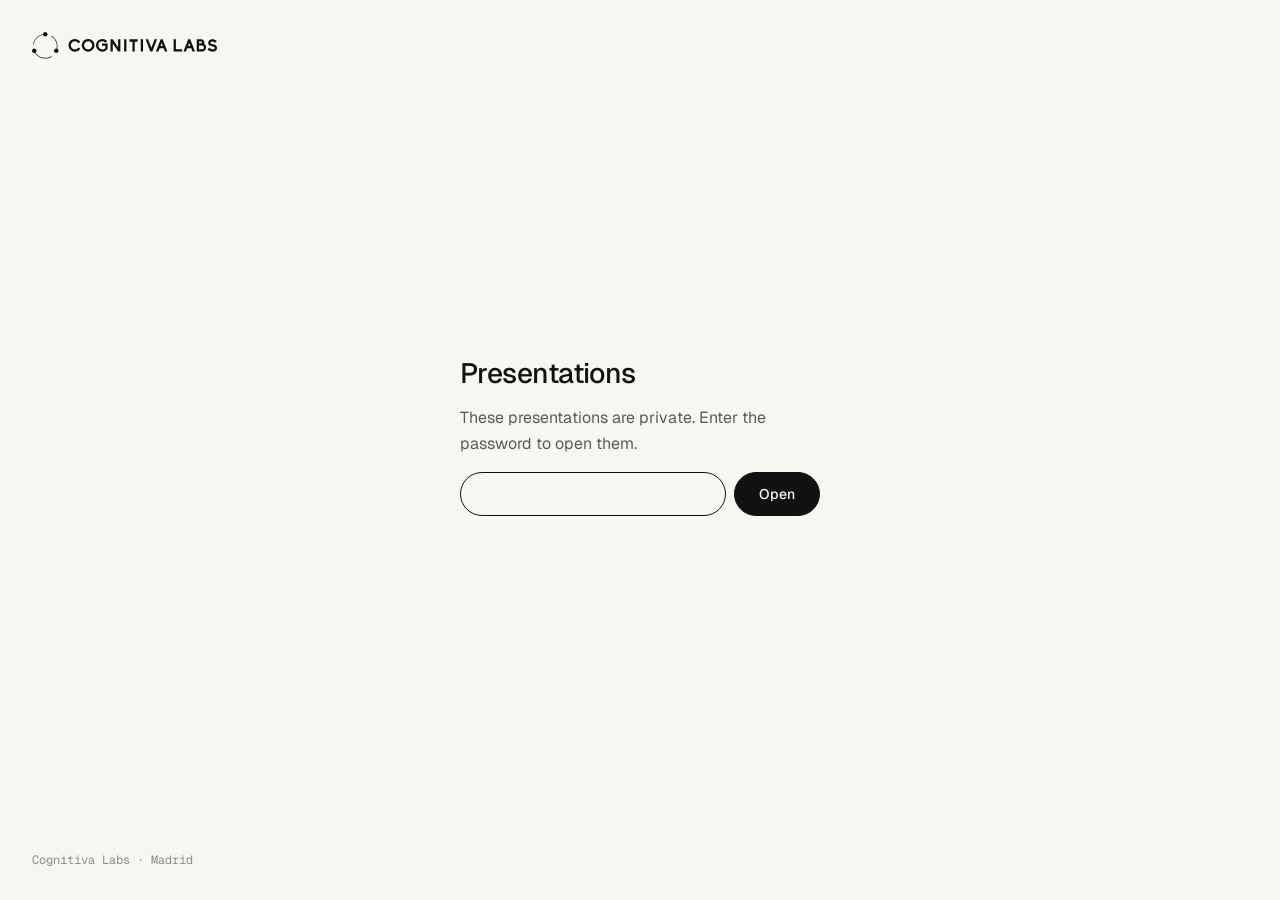
==== deck/index.html @ 6502eff5 "Relock the presentations library: Selected work cases as three-step flows" ====
<!doctype html>
<html lang="en">
<head>
  <meta charset="utf-8">
  <meta name="viewport" content="width=device-width, initial-scale=1">
  <meta name="robots" content="noindex, nofollow">
  <title>Cognitiva Labs</title>
  <link rel="icon" href="/assets/favicon.svg" type="image/svg+xml">
  <link rel="preconnect" href="https://fonts.googleapis.com">
  <link rel="preconnect" href="https://fonts.gstatic.com" crossorigin>
  <link rel="stylesheet" href="https://fonts.googleapis.com/css2?family=Geist:wght@400;500&family=Geist+Mono:wght@400&display=swap">
  <style>
    /* the password screen in front of the encrypted deck, in the site's paper and ink */
    :root { --bg: #F7F6F3; --ink: #111110; --muted: #5C5B57; --faint: #8F8D87; --rule-strong: #CBC8BF; }
    @media (prefers-color-scheme: dark) { :root { --bg: #0E0E0D; --ink: #EDEBE6; --muted: #A5A39D; --faint: #74726D; --rule-strong: #3B3A37; } }
    * { box-sizing: border-box; margin: 0; padding: 0; }
    html, body { height: 100%; }
    body { background: var(--bg); color: var(--ink); font: 16px/1.6 'Geist', ui-sans-serif, system-ui, sans-serif; display: grid; grid-template-rows: auto 1fr auto; padding: 32px; }
    .logo svg { display: block; width: 185px; height: auto; }
    form { align-self: center; justify-self: center; width: min(100%, 360px); display: grid; gap: 16px; }
    h1 { font-size: 1.75rem; font-weight: 500; letter-spacing: -0.02em; line-height: 1.15; }
    p { color: var(--muted); }
    .row { display: flex; gap: 8px; }
    input { flex: 1; min-width: 0; height: 44px; padding: 0 16px; border: 1px solid var(--rule-strong); border-radius: 999px; background: transparent; color: var(--ink); font: inherit; }
    input:focus { outline: none; border-color: var(--ink); }
    button { height: 44px; padding: 0 24px; border: 1px solid var(--ink); border-radius: 999px; background: var(--ink); color: var(--bg); font-family: inherit; font-size: 0.875rem; font-weight: 500; cursor: pointer; }
    button:disabled { opacity: 0.6; cursor: wait; }
    .hint { min-height: 1.5em; font-size: 0.875rem; }
    .hint.err { color: #B42318; }
    footer { font: 0.75rem 'Geist Mono', ui-monospace, monospace; color: var(--faint); }
  </style>
</head>
<body>
  <div class="logo"><svg xmlns="http://www.w3.org/2000/svg" viewBox="0 0.004 369.972 53.031" fill="currentColor" role="img" aria-label="Cognitiva Labs"><path fill-rule="evenodd" transform="translate(-3.616 -577.524) scale(.60262)" d="M13.54 1013.168c-4.16 0-7.54 3.392-7.54 7.57 0 4.176 3.38 7.604 7.54 7.604.814 0 1.615-.136 2.384-.393 12.281 18.9 36.65 23.261 54.493 13.032.521-.299.725-1.047.427-1.57-.298-.524-1.044-.728-1.565-.429-16.773 9.615-39.671 5.63-51.328-12.104a7.592 7.592 0 0 0 3.13-6.14c0-4.178-3.379-7.57-7.54-7.57z"/><path fill-rule="evenodd" transform="translate(-3.616 -577.524) scale(.60262)" d="M70.417 970.573c-.95.121-1.237 1.69-.39 2.142 13.429 8.22 20.928 24.302 17.642 40.56a7.236 7.236 0 0 0-1.21-.107c-4.161 0-7.54 3.392-7.54 7.57 0 4.176 3.379 7.604 7.54 7.604s7.541-3.428 7.541-7.605a7.533 7.533 0 0 0-4.162-6.748c3.608-17.29-4.33-34.482-18.638-43.237a1.145 1.145 0 0 0-.64-.179 1.123 1.123 0 0 0-.143 0z"/><path fill-rule="evenodd" transform="translate(-3.616 -577.524) scale(.60262)" d="M50 958.362c-4.012 0-7.274 3.17-7.505 7.141-17.197 3.194-29.728 16.853-32.582 33.062a1.138 1.143 0 1 0 2.24.393c2.682-15.225 14.389-28.071 30.52-31.17.826 3.285 3.802 5.713 7.327 5.713 4.161 0 7.54-3.392 7.54-7.57 0-4.177-3.379-7.569-7.54-7.569z"/><path d="M85.738 39.44c-1.708 0-3.381-.34-4.952-.99a12.949 12.949 0 0 1-4.03-2.731 11.69 11.69 0 0 1-2.731-4.064A12.248 12.248 0 0 1 73 26.703C73 19.703 78.737 14 85.738 14c1.98 0 3.961.478 5.703 1.366 1.741.853 3.312 2.185 4.473 3.756l.547.683-3.654 2.698-.513-.683c-1.536-2.083-3.927-3.278-6.556-3.278-4.508 0-8.196 3.653-8.196 8.161 0 4.542 3.688 8.23 8.196 8.23a8.152 8.152 0 0 0 6.556-3.278l.513-.649 3.62 2.664-.547.683a12.503 12.503 0 0 1-4.474 3.756c-1.741.888-3.688 1.332-5.668 1.332zm26.54-.033c-7.001 0-12.704-5.67-12.704-12.67 0-7.034 5.703-12.737 12.704-12.737 7.034 0 12.737 5.703 12.737 12.737 0 7-5.703 12.67-12.737 12.67zm0-20.865c-4.474 0-8.128 3.653-8.128 8.195 0 4.508 3.654 8.162 8.128 8.162s8.127-3.654 8.127-8.162c0-4.542-3.654-8.195-8.127-8.195zM140.73 39.44c-7 0-12.704-5.703-12.704-12.738 0-7 5.703-12.703 12.704-12.703 1.707 0 3.38.341 4.917.99s2.937 1.57 4.098 2.766l.65.649-3.382 2.97-.58-.545c-1.469-1.503-3.483-2.288-5.703-2.288a8.162 8.162 0 0 0-8.162 8.161c0 4.542 3.654 8.23 8.162 8.23 2.288 0 4.371-.922 5.976-2.561v-5.054h-6.66v-4.542h11.134v11.201l-.171.205c-2.459 3.312-6.284 5.259-10.28 5.259zm36.033-.376h-4.405l-10.791-15.947v15.947h-4.576V14.751h4.44l10.756 15.913V14.751h4.576v24.314zm12.095 0h-4.576V14.751h4.576v24.314zm16.603 0h-4.576V19.26h-5.977V14.75h16.529v4.508h-5.976v19.806zm16.602 0h-4.576V14.751h4.576v24.314zm18.651 0h-4.132l-9.39-24.314h4.917l6.522 16.972 6.557-16.972h4.883zm30.024 0h-4.918l-2.493-6.556h-8.059l-2.527 6.556h-4.883l9.357-24.314h4.132zm-13.694-11.064h4.507l-2.253-5.908zm43.142 11.064h-16.972V14.751h4.576v19.84h12.396v4.474zm25.686 0h-4.917l-2.493-6.556h-8.06l-2.526 6.556h-4.884l9.357-24.314h4.132zM312.18 28.001h4.507l-2.254-5.908zm27.94 11.064h-10.655V14.751h9.015a6.15 6.15 0 0 1 4.371 1.844 6.15 6.15 0 0 1 1.845 4.371c0 .99-.24 1.912-.615 2.732.649.376 1.263.82 1.776 1.366 1.57 1.537 2.424 3.586 2.424 5.771s-.854 4.235-2.424 5.806a8.13 8.13 0 0 1-2.63 1.775 7.574 7.574 0 0 1-3.107.65zm-6.113-4.473h6.078c2.015-.069 3.654-1.742 3.654-3.757 0-1.98-1.639-3.654-3.62-3.688h-6.112v7.445zm0-11.918h4.44c.955 0 1.707-.786 1.707-1.708s-.752-1.673-1.708-1.741h-4.44v3.449zm27.36 16.596c-.786 0-1.606-.102-2.46-.273-2.526-.512-4.985-1.742-7.137-3.62l-.648-.58 3.005-3.415.649.58c1.57 1.366 3.312 2.288 5.02 2.63h.034c.512.102 1.024.17 1.536.17.854 0 1.64-.17 2.288-.478.82-.341 1.776-1.092 1.776-2.493 0-.75-.376-1.331-1.161-1.81-.956-.58-2.254-.887-3.176-1.058-.41-.068-3.893-.786-5.498-1.673-1.059-.65-1.878-1.469-2.459-2.425-.58-.99-.853-2.083-.853-3.278 0-1.298.41-2.596 1.195-3.79.751-.991 1.776-1.81 3.005-2.391s2.595-.888 4.064-.888c.58 0 1.195.068 1.81.136 2.253.41 4.473 1.435 6.42 3.074l.649.546-2.903 3.518-.649-.547c-2.22-1.81-4.132-2.22-5.361-2.22-.786 0-1.503.171-2.118.444-.956.444-1.57 1.264-1.57 2.084 0 .75.273 1.229.921 1.673s1.64.785 3.21 1.127c.205.034.479.102.752.17 1.434.274 3.346.683 4.678 1.469 1.161.615 2.05 1.468 2.664 2.459s.922 2.151.922 3.38c0 1.537-.41 2.903-1.23 4.064-.717.99-1.775 1.844-3.175 2.527-1.196.615-2.527.888-4.2.888z"/></svg>
</div>
  <form id="f" autocomplete="off">
    <h1 data-en="Presentations" data-es="Presentaciones">Presentations</h1>
    <p data-en="These presentations are private. Enter the password to open them." data-es="Estas presentaciones son privadas. Introduce la contraseña para abrirlas.">These presentations are private. Enter the password to open them.</p>
    <div class="row">
      <input id="pw" type="password" autocomplete="current-password" aria-label="Password" required autofocus>
      <button id="go" type="submit" data-en="Open" data-es="Abrir">Open</button>
    </div>
    <p class="hint" id="hint" role="status"></p>
  </form>
  <footer>Cognitiva Labs · Madrid</footer>
  <script>
    /* a page of the private presentations (the menu or one deck), encrypted (AES-256-GCM; key
     * from the password by PBKDF2-SHA-256). The right password decrypts it here, in the
     * browser, and it replaces this page. Every page is sealed under the same key, kept for
     * this tab only: open the menu once and each deck, a reload or Back opens with no prompt. */
    (() => {
    // scoped: the decrypted page is written into this same document and keeps its global scope
    const SEALED = {"iterations":600000,"salt":"6mY37iw9nHwJ2ofjMDBnzw==","iv":"ldKv0E1KxscC+rz8","data":"NN9j0XKp0DqiCVxyz77GT/mm4jTWy7UpvajGa+vyTjdp3+Ey28UpekvKrdRkPWQkj9A60cR4LYaMJ3ic/oI/Di4mTS6LJfR3NSsiGhGf02myerZtcI3JGXc0CP/5QqPRkOc9KbCMQ2lGlK07hDsWIu06OW3rYHOqR+g+I3xgAmceuIZMbOCZ7lbPmb6P/s1Z+bDHV/dBpj+gkzg2N2Ar1AN5B5kkEl38VP+6yMvoUUci1ZqQvK7CZZFe8OsfNdJ1E/GW6rHQGZwxYE5riSEBlVx7zXBJ/[base64]/cjt3dj1rdPlPAiopjhLjJDdqC8hsH93zSgSq1n3B9laQQqyjDjNovrbOeF0qtq2ATCtVerQ5BxKxCSEouveOWFadRmphzYufiPF3lWRrqdgY/MUsYWN4TlCyNDYy7n0KUMhPZMTNhi7kXjLpW2yLSSYQBpYD45jxrddRi9soK7k0qDbRk3wUq9n3snxXPagwar6tLphY7C7OoP2r2AsCOwoTSTICYfbi3BCVhMRBCbftCajEI7cJmozl24epYbqwPRomYH//dCpl8ejpYSDPqrTyActc4Gri53RUt60+1TfcvUKfvTCihbgt+f1x35S0OGmYGvmZPKeZIHelYUW6HJWIYV18zhjrncMjhScjbDno+r14VNcFW7lkDSAT1ccvdBBQrGeoteMWcrNjyOxEVq8wJ02Punpxjrmc8Tp/93m9EnaTXHm03BRDvKJbFs0stenDyRmSFDJD4WJ8XA0WWzWNW8eW+Wz+9RWzZRH/DYumA3/vMWcj3BNWTeeMbRqApCXnKIECYC4wTHu6cR74w4fdiioaQ7PXXWFmwlLnO5d3loYpZ+fTpbhbXcs2xt5OjX0UWkGx4isCmq20E3rBfurIIt6USC9ddIBF9D/0p/6JOOl0gyk5V+R4lCKBJcZRip6oOWPAG91kME/dFECqz4ne3Jv9h0bSRT1dRIT7JOpG5akpC2aUTVCoFmsH00vsv0OY+Sy1cCBwojaS1YOqvPCCojIHSob5CxoBn22GtbNMwLyx2/oqmvOLLYqQ+M4+kLF9eOXuoAPfH0EsE7n6i3OWW/OB0i1w7ysJaQsmQeKf7SIm2XtyFt4eOzk9uQpqyPV55RAqQJ/iA7TvGoR7t2tBkfEqRH/cOUJ90hHLXZ6+HuyXSNkV7z5fX5eY3RZUqip0AyCG20ilW8JfqvWAuJ930HD5cnhcpJliLr7lL+dNcG55HiIgkTj6FRCsVX3V+c9XOqsA63mfWLdN8XZu1B4woHJraLDUwhTda81GjUfL84sirJbhM+TVausb6HTAHmQoR0+5c/olTGgSHa3BP4Kw2sl15utO449VgW+z9/sroY7fJXP7BNfCwqAmzZPvp+0GxCBCysPaPsI6Xv9s0ly4rrAXvLN3fYkyiKMBN9QV8Uvf3uo+vxlaMz1l8ZtjozLyTWGNACDUFujoSvswzrxhoOedQ8B6cxRrpVqTfL17OUOUvEvvbD3PG+JLNPfLMIMQNUr37zQoEnfqSVpfy2Fswy/fS2HVSv/W/RF3BeYdjv446hAyHQ7gq3THl46g0YivL/biZM1RtpUBw6Mq01nxLW9mC6pXdy40Zh1no3Y9C1Kq5WGXFlZZOoSrkS8dIpMOTA0zDKW3hJudoe1DNXYChjFL02HF9wiGtvi6BxU3MXRA1lIQniJnbHjemulzAV27T75N6yMvwj8UccDqdOQ1HVlgttUHQxcvzgcZuglMW6cUOO7SwoipxbSq08GNpaCYy2/HmL3M83j9utOeh7goNNO8UHsKz6aMzn+ANBtIstlrnD3Q7gLyj15hy1OAp3coQIJxw4h/cOeYmAbpnWfmDmLRJzNlJBE4C/KyWdnp2c7HCqRXlabBN39mINhkrwBtYB58qS63GpTpiJG6wfjVZHFhEoOtEYeWSOLCR9zRcXGl/+bupfxtEfjU16/Wx3KM4PL2HLNXG8K+OgUipdOQTNy2pEqYWLyfUwlo9QptDFEPEuoDqzV145cFSC7h3Xw8jlLMxH0mmQdmCx8FVyi3mMhhssM0XQAgPLXEw54sDPWHdlBWK2Iwu42iVyimXNBRXLZt7SDMRt0Qd0l1hStj/EHm2nww2Uddul+r3lCUohhrnkjhHC64Z/fowUjMyTx+/MH4bMq5vsu+R+Q4RuDDRnHrGV3eS2zh/SAnBYWDZlkpckc3XDpA6zk0uxLgKLGyjjOOGAIrGFoeef6VJmV/Lno82JVi5h535qcI8x4fCi/vHAA2oXQ+K1RMR60mYD+UoLuKBmrHezBtdmHGLy7eUl2CLcPddT6hGGFDTV01P/syQYlLGz5+jRb5tKmLMJF1Us3NWgzUoFcGwPBqojUrGtAfvKrdWGnmEJEHYb6Gc/[base64]/Ur6HQNpp0soiaTlOv59jb0O/gEXBqqxKrNvI1OdMGlhp4Ca1Zd/qy6ozOH+sjVFopEnmkfkFZ5VLfff90pwujN7m0ohlU+EIIavtPdc5dbl/oKHQMBE8arcJdTC4VqsVrh2b57Y696dLkLbn92FwaH4xZTJwWcSPh70+xrws3TFLdbv++OT2r89+Ppj0vJV7e6oUJyoXXybsernmTH/IGMpmCzjkk5OdBsJhJGLWXcZm2ByHVuBNLxYkFEZV57U87WhBekE3tWTNSdAjMMOHOLXPRovI2v5XmH4eok0/KcER/eyAP83aQL7+gA2BdmLKT3eIdzP14AqpWtw1y7Z7bwYfhYAjFGQ3sAUC8wvYjo7ZfpkiFyBo0+BtJoBCEem/3daG08mFpsV620ODcJ4RVrQDA8wV84CvbIy4QWpHnofFbU4YZp4n4QdIEzxWYL3/71uqldPhMX87xRqQIjG3nRbkJWR6WP8hEChH2D9kCF28edwcPA6Cmg70ds3C2Ostn7+3/BC5jQfv1oTH5tKVT+4zV/wi8FcPVC/qhdmWfN8ESa/taTnwtJZtMSby89z/PPQpf6lDc3Go+65w2VDOVDrPDd0U5akw73qndw7lDy85ui7zKcyG21Ju9paHbtNvoWxFijuBGyPi2FdvDjvXd7O9DfwCFYSr/[base64]/x3/MpTPjkDeZKh5txZEtTY106/aQCHU4pRtE1Stj0TJQs3TuBUDMguOoqR7heT46kAIdPIkIoiua3iLryclmMjsS3cDVo6+rdN0uJ0t7QZ7m5et1vQDsNEYuzvSCNAa48Ao7PpaXhU879RkxH19j9+X/GUdySalw05agiW4iI9SbL+4e4RIMWTPb+zEUypgw2P54WRlaU65zwrmfDIGy8sSvNqsogmU9Ac8fXKTuFXJfM06pfNTzeH6l12IZWcLcOHZwGTw+/zgHXmutglXYYn4sfhp6ZG/N6L9JfSwZdzqJQCg0NcYP4CQWBlPT0jX0hFtZ/3yuHvW14SknGPA0UYyNaQ7eA9sg2Z1PMR4UeghFeGDxbANG7SqNn5e7Q7pQK5UdYguP0XnL7yLOYF46S4efY46V8pT3UgWId/ofCL+XC1TVkkoiBm+vLRNtMxBpRgleuu9OYmlQxdfpnoQpKkLW2ufjmENmZ0dZ2VaI3txCHAjY8rQ6Bfxb+BkAlOzdQEdp1M1GD6BE4LpE7JdkoJFdgptY24oDPy07bds40Yp5aMiktA3n2OiBJxS+ktEUX+HlqIxDzokV3PXXTR2tPZ0f7hr7q4f0HF/ZM66XT/1CTW4XZJ6394EK3Oo0dx/hDA94Dwf9qchODBfRejDnhmF9cIahyL6Sn3cSWQmqibWv2ER6RwxBZayD21XdFfsL700WUeI3JRP/NuhYN8NuUnJlA48uXJnu/02KyHMuBesivYHpD6DpXiHpZQqqdFbFobhyVZ/hRsTqMJZoavnOhxc/ZX9/RxD9GE9Dz3U2c8lOPUTtrAfhBI4gNRH5KewvCMPigbT578e1iEauMWTLKT0AchAX1/L0JEmZ4NPGOivWMlZf7zwoT6s3xt/fH3ENHZ2jwQOt3zYhaHTC7PBj43C0fF8pwRwCW4S9T4poh0Wh+ZOgFCtN06g3XklCTI2aLjhr7owa26/YD26BHWiUtyVZwuJKxxc+wgm3YyGidqqV3ewFc1RLZ+kN/wpMImC5u89PrrJddvHZpoRxQ+bcZHr44OYskNtFAKbn4l0B5FpsvuXmNaj6ah9REluBCgtbQCwk+n9piiiMNdhlNr3VzQJk9ocZc7jndOWyfs44QOhEJJe27VzXm6DSe5PuZjQvWN8z42kF/mlBXDQppuHb9cgGsnDBK4gmiOYjyf1JXuXJJ2GCNjQflc9PCxoYRSsxyTfIDnyqjhASpZHI3zT7xxSevWN1L7tA9mU08okIOeYeucAHDCwo/Tb+TNfD2JKo6mffaNSadOWjn3WjQsdfj1m3Dqf7mrNMA3ytz0arDiBJqnwP09KTPr0G2aUw6b1XJ9cCnN5sldws5WEEPNq9LpdS6TzHETaey7YfkXhY5GlQcLenPjPnduxMMuHQFKg+n8xfBlXzRsh4aX7JJi6Yxo/lX9fs8EbRiiQNsXmYQy4VD5m8vqUx74P0zSHSZaPboU/1Y+q+4sTM31/as1CP68tLi/aFU+hC1wC6xQrUNCFaKXyyo/Xh2wCBnLWuhCy+QmwRFEqTkStXLxrtK0T33av+4uErFGnp0Tn9aojeNsS3hB2q9UuahViAR/OQr1y1D9lUwZEO3KndhPsagEPck2fOEKF/OZfZV4qtVihQ+/NCvGHK3UnHIlh/ZXalXBZx8WIfaR9AyrizqLtpReepw72hMEa9JB0BTN0nkjbNvE8nJ67H5aeXnKm2lLbslVK9ytMmK4QLusbRwPMJRp7Kesa1d/Ki/[base64]/+FKtRMmscnjMdOLoYprZduwOnxnBiRQrD5mCouWB7PzA/m9rbM9dl6Z2jyafNq+x61zZniSefEhOuqJMY0GdDUz+5hk+UzrxNhI/gBlDa1HHpijHzunRxnCdg9LrUIkpOngiDfjaZ3qWx7RwbyWm/IxHBz4+rwUsUOf4LIowq1pA2RWkYI615yvkYaUMxENhFA7wTlh+txpJMdCs8Ij12JUJjWTbmoF8gldH2i/F+BW3H1el4x6mzxPZYShtPhgpsioV6EJY2Wcq7H2MQUHcCCwlxxMS/UrnXTauXXfwBvl31g2ZB5xLhBdS7BykkXE7U9DvcJLTdTd4UapmPo03x7/RvTsekJAO5lTpRENgfJRUuuOLx/A1JyNxw0xyYaQiSeToTJ86c+4XhMqI6fDsqGNgYfqzNHT9WkyUMw2V8WH6Id4XcQ1c+Gb3dFmbHEXsFqXWlJj0RA8BbAzB0QBHn7bYS1fa83tVNYQbZVwR+mPvjCVVc1iBHY/FiqYEHNO28G8BumesqYMKLKFGpBs8UYdj5s/HWhR8q1bd1Tv2uDHhkzPrSZDwTIi370N4107c717MFkgfge3fs3S8QBKPmztl56eCeuNPiKeICXBhnHC1nbaZ6+0r+HIGN1Sr1CC/vaefuCqx0ZThOY+ano6xp3Q69RMGkd7w6Z6rcwuu46QaM+9G/gbK/3paD6vsmXkGCupoUTo1apeI7+EVsBH9PZLdjo67H+KIovNnb7TVBP5jm/vdypXLC0Hox1ufMRiKfKUVLHqHr2bqBQvC1CM115os72WXnUOldbA5Lz3i8ROk1IAGH7g+SY26d877kYrt5yagA7kGrsEpixPduhzoRIQw+SC+ZILykNo9aKwxk3UI4Jx/Dw9vnt+na8vh7mG85ZlQEM+3nwG85J1SSLXqWb5dptCJdrMYh5e6Bcg7is9OLZBjDA2JIAfRa8ZrPos/bzTPMO1Q+x7bN4ZoJ8V9HvcTWxoaYxJ+/TRD8nKS4p3YqfEWetZMFo1Tm5gqLcXa4hTD603HrLl+jcTU5gJ0mXRwmrYM2ejYb95Dw1GiYFoa7As2WZo8FX4jZnxtAS91l7slLykbUMLhoGHa22mOQiFr1st93MjtrsHaAHv3KGeFPdQJj1S578DWtE7OirN7gknzFI/uzxS7uHPRmwy3bJ1tJcqH2i34DzSiQlCk5lHE5MjrpyItfkl2ylF0nSKmuL8Uo5mPFaSFx6Cb5qBc/0+pXtKi3zmTBtYeXSc1eFNrK5EJwTnq5qvhgtxYGjkxjORHsGSZQd9DtFzuukcqMEXG0RrmLcB4jV/o4Zjg2Q9N3sSLircuB3QO9lFuWqeX5UDe8GIDhB8t9t6iBcnSToc2/[base64]/26ZZXlFWfV047r6QP195liVzXA8A2U8//[base64]/qE2sH7uIBBYawCYP4be8ZVQTKtVTwo1pIRX5S7o2yzzZECpHjClLFlZh6mcs/zeohkvCwyjFH4tAWZUKA0bPTjJgIH+BhAPG7XP2cPL4nBMec2Su4JMwjmaTOfwixIRZZyEQbFB5jCzo/zRT/gp9axbQvN4Ifa0RzEedkfEGyZv4HKvO8EQ9lyLlCzcPQolQsnCWTCJeTLXi8lrwz69WSpbudZ6uGMj7AnuPD/4fyfLFae6QD3Odb9ni1JfaqO3vH5e3p5MHceDetTshoy9YqbAUKNZfCqalV9oOb++lO+3gm+1wi3PgLm6lG7Lu++xwwhKfkb3Hqrhmln7pDhfDbwa2rF81I6TP/+XFqcyPueAnpyFxTsRRaxxOsfRszcgh2EwME1vDsm7T38snZKk3YyWclBq9w6ybLdGE1QunPpISbuR92947WR/[base64]/HdefUN0K7PqOb64YUX+D04i1gA0ZD1oH4mjggrhHRf72WaJvoAjbpUCcZibSAA2gQPoh43T1Y2AMFvI9I+j4vq6CuvesnkUhML4Hc1Bubi87W5SoR/fY5+1+ffWFHmJ0Xhh8xx04tOunDPq/wrj0diNcww+jiP41dBiJR4X6YxFQgzwaFi0zOhSQCSuH81XlDwVPgZMIET8Ww0fb01e26ZRWZKz4wtxZeTMCDJpJWnxrVu8dz0LFT5Mya9CG2CmDXYEC5VcrMf222SASKfMkXnAXpp67sVq5SUkNGiXxJ8zF/2WxqQhvYpdPa5KEsIQVC9xilL0Uxy2yJSJb5CDwMn4B39EQuInMEAh4kXFI3rveKY1qXermEMMeONfRUKeloOCFmND+s/inx+pT+rVz/vp82pMskHUxCkltDJqhVTlg2SCdAsz2rOd/pGlJ3g8ScG17/f+dU+QtttBfNUp1WvTNTX1OgFwvPDx1zt00l1ffKeHv9K1nBOZniC1IZMdTfxz5RiLKnykABHSd37/LWZ5wYPS9IKn84hsFtTh8+oZqCXm4iZKUDBu/8j5HAszF/Mv1XIPXbuAahpjIoNVF0tauAaMjegz97jPzBbW6V6UKmUApzk4T/txb7tpOhb/qXtzCIOPetn4Gmb3k9sH3BxFuxxs7f71LlJBv28xX7Sc8iVysXSq91e6vWULZuP30DrZP8RfOo4TIihoz0eLFQjnYitBfNAij449kT5/AQdpY6ZNAAzw/Q2f/YNtryY9goT/QOkzZ+ui9bpfE8lN9PisYyiHd/[base64]/UrOdl/EsxMa1EP8o2rFgYWZzkmUKFcU3Db26BrqfjmqBqTchOivA1jzihdf3nhPcG0zQtGnNREscH/BJAd4ahC/bNPycQwNnn15Ab9WdEcuk2CFxP5HNZCfgBhB5iSgW9p5DxgzqV+Og7nJ+N1HYDu6HsG6fkBCGKxzpQxYECG5NN9Eid7OmapoI+O7+WOVAh10A3PtaBJjD+brnNRtfEIh0a+L2itpdn4yc4WN7cH9GlrmKaCr0tl9RNHVJmXcQMX/QpKmHVfT/ZHusgvCrJcI/UewVkwmIdBpnvXNcwjxU5qrCMKWv02VjpKtFQNaJ8qsOXkHH1It1nrM4c3apheimOp3EbDeLPRyvzcn0lFXKnrD+ANI5Vm/YEiIge5nerIieEtE+WOxy393bK3uCnOuj0zYPbZqr9a9zoMn6Wua8cNK1U7eXbS5yfvktv3E73SSx6YcjTI7D/68DAfSYE1613Ccu40bP5d5o9IlqEeHAzE/ZPq+zb66Jyzbbeh7MsTYJJEP/gJBUdTvAEq1fLSlqyQ9vDebUNer62I8Rg3Q7qvm3hz8zDMsIkPTx93/TyQCNk8xUnVd41DvNCaFU1Aow0ieVoMGW+YVuc24fAU6MmuTPquP1WVpegkytiqoQCcjDE/NnebgI77tfL5Gmh4OoJoHjglrmlq/[base64]/BwjMwztJe+6dV844jmxK8FP2RXQvC24Opyw81WFVK10ilXRj8iuXFQ4I79xK84vyOmy3Kck2HqozuDPvCwbQJOs/QN6mrks9Qt+JeDGnTLM0C8VmBfrMuqNP1T1iiBAN6+KONQkttlHYqGF2olLzDjnOt5Yeh8cgQkrXuPjC4H1dMdwDiC6UzsOGwsLS9S0EA6N1zYPDT6VpIepNtjjUHR+9C96Q7DREwObPrrnd2RC4Vde6Ss9x3uB6ALvjgaysEjxgawyQz5y7tkbY/[base64]/sylr/9wH9r9wRPban8vHBdZrmvJkVpFOQvzOuvS9KcATx/Na1fY75ti73xTf1nh6kT3dKunPSsbvVD6pGcxWXDL0s8tXbMxMW1fjgXfTQ06Ph41xeNJISNXgknDbxp2VkltOMuoKkqnQAdaNvD/[base64]/oRBSQOwvMnwFAqyYYO6G3XP4gJbCsP0sOjga0fLVoZGUlNY+1+mChyGKI/vYU49WVjt97+Zj+8HCGLnJH06SBJ31JH3hQDA+Fw/1l0vBC4ndWT2bCmE3pvSjtV7xPil4FvcoHNE3LW9qImIyh85blok5p9G+Vv7AWlAOHbX/IJuDM+DafNvYdHOjMcik+Y4zr/MPDTNNdQv79R+YrwEqmtI+uq1JmJKcNDhN9ZMOMYdIGH9G8rgEjoaBQgRHc8TWcM8UtPk7Az8tbfZCbZfFGss4z4ZDLpGBwd0BtqynR4V7OUzvj/8mJZuA+SPmwDl9vdok0z7UNU4mI+QP0FHLElWv3mcixqwidSqIR6YaVnpD5lEm10P5F0S6Hfh7KAgwZKq7jHrRplgAJy6BnYfaYGzN4kc8XeVAHGg1gn40FWhnL/1G8SXyBcobdf4Z4eMd84NwR3QkBR5RnLCXP/P9Tark8j8DTTaREK5PhjHlkSi5OvlIeNxRTy3tbTwmEUe52s+bIIBnK54etPJo/ledxNtTsbwU7lFE3JexHKr5odz1fabriFHXiR6OAZxi/ciNexOtlv7F/y2jn0onN/FnFtOd5JV5mLoraIvRXaFlTl8ff09nuGLK1zBfA1vYLkio0X3N2x03UhCerko03Dn+uCXvK29DpddLio5P6iQTd1VSFtY1U4eYEtDPmu7KITGGSL35pAEu7SQ+6N6LKNVB7L4ic27IG8u/mxQ3BGqn8HsGDIyy9LVVbFS6x+Y+wSkMzGpP5f9PyK4CvPZUKIpUVKorl89OLZWaMjaA3AZWYP6mQKkbtzywpoar0/JBGw44MsciUUpT0a1WQJsB+a5XOXUI0XD1R+vLmjet8HEVi7JgslyQYQBUxx3uG2EgrfZDTLca9iZOQ0MnrzKUOGcDPoqRuxXZyct/aA7Zo8Q2SC/j9Kiq+zwXHUUg3TBaxMYTdS6fb5edg4KyxcJMrQBWrBML3LKThikBNBjm8JcpaU4vERZvKUVilqk1uc4aF97jH5yie+FfW8MySAY4RrzrmJGMI1hChe6xGd6T0fJfdPScko113L56VEkGXL8UZwLa7WZ1guCLjw5AGgtSEm/FyeXhGDr6F2xI6hSmkQCwo6vEGd3QKPBTKDKTHSjmUtJRkijPqcfP9la8lgdwhclDEUoqKB475BTGcRUsxuJu6fni3CE1HzY3vuKk986DTlABwyJLG/Ob4t2RZZ/QFvxvIn/6SktEI94NZ6szXTjIKp79aDnuEeRA2G1UUpcHEa/sUe/k+qw1aR+MIugNBtnI/rQePBIqGRrMxlOXh92inzYo/+30KWSoCLbd4A7u2KDn31+qn7BzKKnZUuWZspXYxHrLVpzWjvgtPxktEzoiaawGrtc/XiJT6iX32EgJ5wH9q6U8u4O7iT6YzufLKx+er+pkTTuKmVlWwgDrfUXrV0eJFVWyCljMxMY+Bi8GKGndF91+KHYrW3RhIjkXAvz060sEK9o+lFlZnnwlLJ0njDotSNDlV22qI7/a9wqC09wAyGmR5WCoVK4BnoGt7jvsKUkKte+BgnMoB2XdVThY3tSQc+kTP2tKAvWqo5wwix2ELRnEVAG/d5irk8ISSOtFWrIiM8qib0WuBFSk1KCR6WSDvxvbYQtM2DU+hVw6HHgY4d/nk+1EGJguFZlxnT/vF1PbK/caOK/kijRD0XrtK9bi3ZK1VeLLi3jzb+ZnC7ORVT8Snv+3Ssb8poeuGFU6dck2TOSliFFq7qem0gCplRnaboE7T1lWxs4aW+Q37qmT2uNjRBfQj01ZsUIZg1amylOSRsCy/fx/ADd0Xv8zZqy7coLrDUGXD7IJSkHjN1mJ3iRVQM1lOKJP7cSucQP6eniL/EPNiu7XoKS6ee4I+kDAzgDz1vGU028Ve3iuxPw/mQiFlnBADEbas5TDGvsM0F9ejpb34mX8j+k4iOCkx55d9AHLOMBf56NS+NZ/TLmDRFvMxIs8sTVU8kwzh+WdNnPqfaGSAMcWu61/4catYhE726mF2DpdjTV9d1i3+JWYz2RPwVIts9Hj5qjiDTAY4fF73klywBnuDqVwLGeid9QKBNLTsjqAWmfqipS+PuKpRZSaOGS2qJYZMQCbDA+ms0hJe3TmtYWxwjTuCtjS96xzm+WrjQFwP22En/K9sYFm9RHD1QpelxQ7RjsHVq/8KtcMe43XaVIcTveCzK9Hadep3iNIlhqt2Wx4afLJyAnFblwgbWDAelDubA+UO+kUfXN9SoYS4DFm17Ou9z+jxWsAkonhDNEUxcx0w+I1F0w0wcgTuqdZv8jIZckb/MbBTMNVDgIjo9gzdvVOGJ5gR+NDHuxKssNCErCfm5HnKkKXrIGErX82KaPIB1N4dlFWi8YSrDMB/4q+ySth/JuuCd0s5WB8elPtblCONm/9fmJUYC8dpjbBwmNqd4mHFv2zztgLZ4nEmlSh/NaILHc/8rfoEwFVNjn7NfcVRMZfCYQ82K/VpaxK43s/RpHPIBBsZdaNrTmCSPxE5CH2peMpBxiMDyEHQd4hAQEiWoPcEbwqXHT7pxiXwfZ+LzM4Tn/fnP1DhZOFBkFiLARkV0DYoL3IhGRDAV/YXXq4lZ/HKp6PaTHAq8vS000RbTpMbTwDVrbSxexX3GXOjKqwpKDIzQn965dwsj+7fNGVM/VzDDaV+Rb0dGqS2AK7BP/SDe5CxfitMpjJcBFcw=="};
    const es = /^(es|ca|gl|eu)\b/i.test(navigator.language || '') || new URLSearchParams(location.search).get('lang') === 'es';
    if (es) { document.documentElement.lang = 'es'; document.querySelectorAll('[data-es]').forEach(el => { el.textContent = el.dataset.es; }); }
    const bytes = s => Uint8Array.from(atob(s), c => c.charCodeAt(0));
    const subtle = crypto.subtle;
    async function reveal(key) {
      const plain = await subtle.decrypt({ name: 'AES-GCM', iv: bytes(SEALED.iv) }, key, bytes(SEALED.data));
      try { sessionStorage.setItem('deck-key', btoa(String.fromCharCode(...new Uint8Array(await subtle.exportKey('raw', key))))); } catch (e) { /* no storage: ask again next time */ }
      // the browser ignores document.open() while this page is still loading (fonts), and the
      // decrypted page would be added under this one instead of replacing it: wait for load
      if (document.readyState !== 'complete') await new Promise(r => addEventListener('load', r, { once: true }));
      document.open(); document.write(new TextDecoder().decode(plain)); document.close();
    }
    async function keyFrom(password) {
      const base = await subtle.importKey('raw', new TextEncoder().encode(password), 'PBKDF2', false, ['deriveKey']);
      return subtle.deriveKey({ name: 'PBKDF2', salt: bytes(SEALED.salt), iterations: SEALED.iterations, hash: 'SHA-256' }, base, { name: 'AES-GCM', length: 256 }, true, ['decrypt']);
    }
    const hint = document.getElementById('hint'), go = document.getElementById('go');
    document.getElementById('f').addEventListener('submit', async e => {
      e.preventDefault();
      go.disabled = true; hint.className = 'hint'; hint.textContent = es ? 'Abriendo…' : 'Opening…';
      try { await reveal(await keyFrom(document.getElementById('pw').value)); }
      catch (err) { go.disabled = false; hint.className = 'hint err'; hint.textContent = es ? 'Contraseña incorrecta.' : 'Wrong password.'; }
    });
    (async () => {
      let saved = null;
      try { saved = sessionStorage.getItem('deck-key'); } catch (e) { /* no storage */ }
      if (!saved) return;
      try { await reveal(await subtle.importKey('raw', bytes(saved), 'AES-GCM', true, ['decrypt'])); }
      catch (e) { try { sessionStorage.removeItem('deck-key'); } catch (_) { /* ignore */ } }
    })();
    })();
  </script>
</body>
</html>
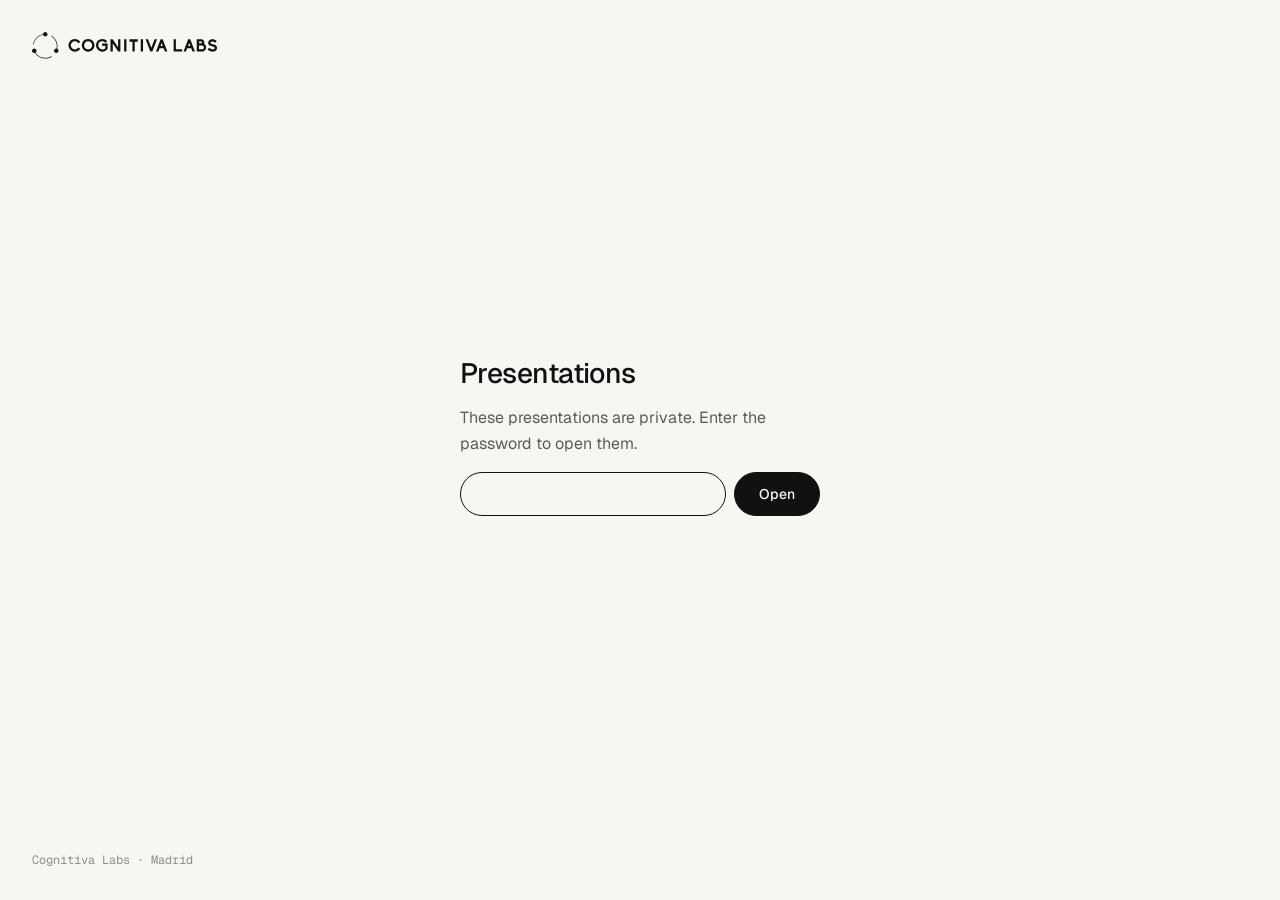
==== commit 33343602: "Relock the presentations library: capabilities slide in Selected work" ====
--- a/deck/index.html
+++ b/deck/index.html
@@ -50,7 +50,7 @@
      * this tab only: open the menu once and each deck, a reload or Back opens with no prompt. */
     (() => {
     // scoped: the decrypted page is written into this same document and keeps its global scope
-    const SEALED = {"iterations":600000,"salt":"6mY37iw9nHwJ2ofjMDBnzw==","iv":"ldKv0E1KxscC+rz8","data":"NN9j0XKp0DqiCVxyz77GT/mm4jTWy7UpvajGa+vyTjdp3+Ey28UpekvKrdRkPWQkj9A60cR4LYaMJ3ic/oI/Di4mTS6LJfR3NSsiGhGf02myerZtcI3JGXc0CP/5QqPRkOc9KbCMQ2lGlK07hDsWIu06OW3rYHOqR+g+I3xgAmceuIZMbOCZ7lbPmb6P/s1Z+bDHV/dBpj+gkzg2N2Ar1AN5B5kkEl38VP+6yMvoUUci1ZqQvK7CZZFe8OsfNdJ1E/GW6rHQGZwxYE5riSEBlVx7zXBJ/[base64]/cjt3dj1rdPlPAiopjhLjJDdqC8hsH93zSgSq1n3B9laQQqyjDjNovrbOeF0qtq2ATCtVerQ5BxKxCSEouveOWFadRmphzYufiPF3lWRrqdgY/MUsYWN4TlCyNDYy7n0KUMhPZMTNhi7kXjLpW2yLSSYQBpYD45jxrddRi9soK7k0qDbRk3wUq9n3snxXPagwar6tLphY7C7OoP2r2AsCOwoTSTICYfbi3BCVhMRBCbftCajEI7cJmozl24epYbqwPRomYH//dCpl8ejpYSDPqrTyActc4Gri53RUt60+1TfcvUKfvTCihbgt+f1x35S0OGmYGvmZPKeZIHelYUW6HJWIYV18zhjrncMjhScjbDno+r14VNcFW7lkDSAT1ccvdBBQrGeoteMWcrNjyOxEVq8wJ02Punpxjrmc8Tp/93m9EnaTXHm03BRDvKJbFs0stenDyRmSFDJD4WJ8XA0WWzWNW8eW+Wz+9RWzZRH/DYumA3/vMWcj3BNWTeeMbRqApCXnKIECYC4wTHu6cR74w4fdiioaQ7PXXWFmwlLnO5d3loYpZ+fTpbhbXcs2xt5OjX0UWkGx4isCmq20E3rBfurIIt6USC9ddIBF9D/0p/6JOOl0gyk5V+R4lCKBJcZRip6oOWPAG91kME/dFECqz4ne3Jv9h0bSRT1dRIT7JOpG5akpC2aUTVCoFmsH00vsv0OY+Sy1cCBwojaS1YOqvPCCojIHSob5CxoBn22GtbNMwLyx2/oqmvOLLYqQ+M4+kLF9eOXuoAPfH0EsE7n6i3OWW/OB0i1w7ysJaQsmQeKf7SIm2XtyFt4eOzk9uQpqyPV55RAqQJ/iA7TvGoR7t2tBkfEqRH/cOUJ90hHLXZ6+HuyXSNkV7z5fX5eY3RZUqip0AyCG20ilW8JfqvWAuJ930HD5cnhcpJliLr7lL+dNcG55HiIgkTj6FRCsVX3V+c9XOqsA63mfWLdN8XZu1B4woHJraLDUwhTda81GjUfL84sirJbhM+TVausb6HTAHmQoR0+5c/olTGgSHa3BP4Kw2sl15utO449VgW+z9/sroY7fJXP7BNfCwqAmzZPvp+0GxCBCysPaPsI6Xv9s0ly4rrAXvLN3fYkyiKMBN9QV8Uvf3uo+vxlaMz1l8ZtjozLyTWGNACDUFujoSvswzrxhoOedQ8B6cxRrpVqTfL17OUOUvEvvbD3PG+JLNPfLMIMQNUr37zQoEnfqSVpfy2Fswy/fS2HVSv/W/RF3BeYdjv446hAyHQ7gq3THl46g0YivL/biZM1RtpUBw6Mq01nxLW9mC6pXdy40Zh1no3Y9C1Kq5WGXFlZZOoSrkS8dIpMOTA0zDKW3hJudoe1DNXYChjFL02HF9wiGtvi6BxU3MXRA1lIQniJnbHjemulzAV27T75N6yMvwj8UccDqdOQ1HVlgttUHQxcvzgcZuglMW6cUOO7SwoipxbSq08GNpaCYy2/HmL3M83j9utOeh7goNNO8UHsKz6aMzn+ANBtIstlrnD3Q7gLyj15hy1OAp3coQIJxw4h/cOeYmAbpnWfmDmLRJzNlJBE4C/KyWdnp2c7HCqRXlabBN39mINhkrwBtYB58qS63GpTpiJG6wfjVZHFhEoOtEYeWSOLCR9zRcXGl/+bupfxtEfjU16/Wx3KM4PL2HLNXG8K+OgUipdOQTNy2pEqYWLyfUwlo9QptDFEPEuoDqzV145cFSC7h3Xw8jlLMxH0mmQdmCx8FVyi3mMhhssM0XQAgPLXEw54sDPWHdlBWK2Iwu42iVyimXNBRXLZt7SDMRt0Qd0l1hStj/EHm2nww2Uddul+r3lCUohhrnkjhHC64Z/fowUjMyTx+/MH4bMq5vsu+R+Q4RuDDRnHrGV3eS2zh/SAnBYWDZlkpckc3XDpA6zk0uxLgKLGyjjOOGAIrGFoeef6VJmV/Lno82JVi5h535qcI8x4fCi/vHAA2oXQ+K1RMR60mYD+UoLuKBmrHezBtdmHGLy7eUl2CLcPddT6hGGFDTV01P/syQYlLGz5+jRb5tKmLMJF1Us3NWgzUoFcGwPBqojUrGtAfvKrdWGnmEJEHYb6Gc/[base64]/Ur6HQNpp0soiaTlOv59jb0O/gEXBqqxKrNvI1OdMGlhp4Ca1Zd/qy6ozOH+sjVFopEnmkfkFZ5VLfff90pwujN7m0ohlU+EIIavtPdc5dbl/oKHQMBE8arcJdTC4VqsVrh2b57Y696dLkLbn92FwaH4xZTJwWcSPh70+xrws3TFLdbv++OT2r89+Ppj0vJV7e6oUJyoXXybsernmTH/IGMpmCzjkk5OdBsJhJGLWXcZm2ByHVuBNLxYkFEZV57U87WhBekE3tWTNSdAjMMOHOLXPRovI2v5XmH4eok0/KcER/eyAP83aQL7+gA2BdmLKT3eIdzP14AqpWtw1y7Z7bwYfhYAjFGQ3sAUC8wvYjo7ZfpkiFyBo0+BtJoBCEem/3daG08mFpsV620ODcJ4RVrQDA8wV84CvbIy4QWpHnofFbU4YZp4n4QdIEzxWYL3/71uqldPhMX87xRqQIjG3nRbkJWR6WP8hEChH2D9kCF28edwcPA6Cmg70ds3C2Ostn7+3/BC5jQfv1oTH5tKVT+4zV/wi8FcPVC/qhdmWfN8ESa/taTnwtJZtMSby89z/PPQpf6lDc3Go+65w2VDOVDrPDd0U5akw73qndw7lDy85ui7zKcyG21Ju9paHbtNvoWxFijuBGyPi2FdvDjvXd7O9DfwCFYSr/[base64]/x3/MpTPjkDeZKh5txZEtTY106/aQCHU4pRtE1Stj0TJQs3TuBUDMguOoqR7heT46kAIdPIkIoiua3iLryclmMjsS3cDVo6+rdN0uJ0t7QZ7m5et1vQDsNEYuzvSCNAa48Ao7PpaXhU879RkxH19j9+X/GUdySalw05agiW4iI9SbL+4e4RIMWTPb+zEUypgw2P54WRlaU65zwrmfDIGy8sSvNqsogmU9Ac8fXKTuFXJfM06pfNTzeH6l12IZWcLcOHZwGTw+/zgHXmutglXYYn4sfhp6ZG/N6L9JfSwZdzqJQCg0NcYP4CQWBlPT0jX0hFtZ/3yuHvW14SknGPA0UYyNaQ7eA9sg2Z1PMR4UeghFeGDxbANG7SqNn5e7Q7pQK5UdYguP0XnL7yLOYF46S4efY46V8pT3UgWId/ofCL+XC1TVkkoiBm+vLRNtMxBpRgleuu9OYmlQxdfpnoQpKkLW2ufjmENmZ0dZ2VaI3txCHAjY8rQ6Bfxb+BkAlOzdQEdp1M1GD6BE4LpE7JdkoJFdgptY24oDPy07bds40Yp5aMiktA3n2OiBJxS+ktEUX+HlqIxDzokV3PXXTR2tPZ0f7hr7q4f0HF/ZM66XT/1CTW4XZJ6394EK3Oo0dx/hDA94Dwf9qchODBfRejDnhmF9cIahyL6Sn3cSWQmqibWv2ER6RwxBZayD21XdFfsL700WUeI3JRP/NuhYN8NuUnJlA48uXJnu/02KyHMuBesivYHpD6DpXiHpZQqqdFbFobhyVZ/hRsTqMJZoavnOhxc/ZX9/RxD9GE9Dz3U2c8lOPUTtrAfhBI4gNRH5KewvCMPigbT578e1iEauMWTLKT0AchAX1/L0JEmZ4NPGOivWMlZf7zwoT6s3xt/fH3ENHZ2jwQOt3zYhaHTC7PBj43C0fF8pwRwCW4S9T4poh0Wh+ZOgFCtN06g3XklCTI2aLjhr7owa26/YD26BHWiUtyVZwuJKxxc+wgm3YyGidqqV3ewFc1RLZ+kN/wpMImC5u89PrrJddvHZpoRxQ+bcZHr44OYskNtFAKbn4l0B5FpsvuXmNaj6ah9REluBCgtbQCwk+n9piiiMNdhlNr3VzQJk9ocZc7jndOWyfs44QOhEJJe27VzXm6DSe5PuZjQvWN8z42kF/mlBXDQppuHb9cgGsnDBK4gmiOYjyf1JXuXJJ2GCNjQflc9PCxoYRSsxyTfIDnyqjhASpZHI3zT7xxSevWN1L7tA9mU08okIOeYeucAHDCwo/Tb+TNfD2JKo6mffaNSadOWjn3WjQsdfj1m3Dqf7mrNMA3ytz0arDiBJqnwP09KTPr0G2aUw6b1XJ9cCnN5sldws5WEEPNq9LpdS6TzHETaey7YfkXhY5GlQcLenPjPnduxMMuHQFKg+n8xfBlXzRsh4aX7JJi6Yxo/lX9fs8EbRiiQNsXmYQy4VD5m8vqUx74P0zSHSZaPboU/1Y+q+4sTM31/as1CP68tLi/aFU+hC1wC6xQrUNCFaKXyyo/Xh2wCBnLWuhCy+QmwRFEqTkStXLxrtK0T33av+4uErFGnp0Tn9aojeNsS3hB2q9UuahViAR/OQr1y1D9lUwZEO3KndhPsagEPck2fOEKF/OZfZV4qtVihQ+/NCvGHK3UnHIlh/ZXalXBZx8WIfaR9AyrizqLtpReepw72hMEa9JB0BTN0nkjbNvE8nJ67H5aeXnKm2lLbslVK9ytMmK4QLusbRwPMJRp7Kesa1d/Ki/[base64]/+FKtRMmscnjMdOLoYprZduwOnxnBiRQrD5mCouWB7PzA/m9rbM9dl6Z2jyafNq+x61zZniSefEhOuqJMY0GdDUz+5hk+UzrxNhI/gBlDa1HHpijHzunRxnCdg9LrUIkpOngiDfjaZ3qWx7RwbyWm/IxHBz4+rwUsUOf4LIowq1pA2RWkYI615yvkYaUMxENhFA7wTlh+txpJMdCs8Ij12JUJjWTbmoF8gldH2i/F+BW3H1el4x6mzxPZYShtPhgpsioV6EJY2Wcq7H2MQUHcCCwlxxMS/UrnXTauXXfwBvl31g2ZB5xLhBdS7BykkXE7U9DvcJLTdTd4UapmPo03x7/RvTsekJAO5lTpRENgfJRUuuOLx/A1JyNxw0xyYaQiSeToTJ86c+4XhMqI6fDsqGNgYfqzNHT9WkyUMw2V8WH6Id4XcQ1c+Gb3dFmbHEXsFqXWlJj0RA8BbAzB0QBHn7bYS1fa83tVNYQbZVwR+mPvjCVVc1iBHY/FiqYEHNO28G8BumesqYMKLKFGpBs8UYdj5s/HWhR8q1bd1Tv2uDHhkzPrSZDwTIi370N4107c717MFkgfge3fs3S8QBKPmztl56eCeuNPiKeICXBhnHC1nbaZ6+0r+HIGN1Sr1CC/vaefuCqx0ZThOY+ano6xp3Q69RMGkd7w6Z6rcwuu46QaM+9G/gbK/3paD6vsmXkGCupoUTo1apeI7+EVsBH9PZLdjo67H+KIovNnb7TVBP5jm/vdypXLC0Hox1ufMRiKfKUVLHqHr2bqBQvC1CM115os72WXnUOldbA5Lz3i8ROk1IAGH7g+SY26d877kYrt5yagA7kGrsEpixPduhzoRIQw+SC+ZILykNo9aKwxk3UI4Jx/Dw9vnt+na8vh7mG85ZlQEM+3nwG85J1SSLXqWb5dptCJdrMYh5e6Bcg7is9OLZBjDA2JIAfRa8ZrPos/bzTPMO1Q+x7bN4ZoJ8V9HvcTWxoaYxJ+/TRD8nKS4p3YqfEWetZMFo1Tm5gqLcXa4hTD603HrLl+jcTU5gJ0mXRwmrYM2ejYb95Dw1GiYFoa7As2WZo8FX4jZnxtAS91l7slLykbUMLhoGHa22mOQiFr1st93MjtrsHaAHv3KGeFPdQJj1S578DWtE7OirN7gknzFI/uzxS7uHPRmwy3bJ1tJcqH2i34DzSiQlCk5lHE5MjrpyItfkl2ylF0nSKmuL8Uo5mPFaSFx6Cb5qBc/0+pXtKi3zmTBtYeXSc1eFNrK5EJwTnq5qvhgtxYGjkxjORHsGSZQd9DtFzuukcqMEXG0RrmLcB4jV/o4Zjg2Q9N3sSLircuB3QO9lFuWqeX5UDe8GIDhB8t9t6iBcnSToc2/[base64]/26ZZXlFWfV047r6QP195liVzXA8A2U8//[base64]/qE2sH7uIBBYawCYP4be8ZVQTKtVTwo1pIRX5S7o2yzzZECpHjClLFlZh6mcs/zeohkvCwyjFH4tAWZUKA0bPTjJgIH+BhAPG7XP2cPL4nBMec2Su4JMwjmaTOfwixIRZZyEQbFB5jCzo/zRT/gp9axbQvN4Ifa0RzEedkfEGyZv4HKvO8EQ9lyLlCzcPQolQsnCWTCJeTLXi8lrwz69WSpbudZ6uGMj7AnuPD/4fyfLFae6QD3Odb9ni1JfaqO3vH5e3p5MHceDetTshoy9YqbAUKNZfCqalV9oOb++lO+3gm+1wi3PgLm6lG7Lu++xwwhKfkb3Hqrhmln7pDhfDbwa2rF81I6TP/+XFqcyPueAnpyFxTsRRaxxOsfRszcgh2EwME1vDsm7T38snZKk3YyWclBq9w6ybLdGE1QunPpISbuR92947WR/[base64]/HdefUN0K7PqOb64YUX+D04i1gA0ZD1oH4mjggrhHRf72WaJvoAjbpUCcZibSAA2gQPoh43T1Y2AMFvI9I+j4vq6CuvesnkUhML4Hc1Bubi87W5SoR/fY5+1+ffWFHmJ0Xhh8xx04tOunDPq/wrj0diNcww+jiP41dBiJR4X6YxFQgzwaFi0zOhSQCSuH81XlDwVPgZMIET8Ww0fb01e26ZRWZKz4wtxZeTMCDJpJWnxrVu8dz0LFT5Mya9CG2CmDXYEC5VcrMf222SASKfMkXnAXpp67sVq5SUkNGiXxJ8zF/2WxqQhvYpdPa5KEsIQVC9xilL0Uxy2yJSJb5CDwMn4B39EQuInMEAh4kXFI3rveKY1qXermEMMeONfRUKeloOCFmND+s/inx+pT+rVz/vp82pMskHUxCkltDJqhVTlg2SCdAsz2rOd/pGlJ3g8ScG17/f+dU+QtttBfNUp1WvTNTX1OgFwvPDx1zt00l1ffKeHv9K1nBOZniC1IZMdTfxz5RiLKnykABHSd37/LWZ5wYPS9IKn84hsFtTh8+oZqCXm4iZKUDBu/8j5HAszF/Mv1XIPXbuAahpjIoNVF0tauAaMjegz97jPzBbW6V6UKmUApzk4T/txb7tpOhb/qXtzCIOPetn4Gmb3k9sH3BxFuxxs7f71LlJBv28xX7Sc8iVysXSq91e6vWULZuP30DrZP8RfOo4TIihoz0eLFQjnYitBfNAij449kT5/AQdpY6ZNAAzw/Q2f/YNtryY9goT/QOkzZ+ui9bpfE8lN9PisYyiHd/[base64]/UrOdl/EsxMa1EP8o2rFgYWZzkmUKFcU3Db26BrqfjmqBqTchOivA1jzihdf3nhPcG0zQtGnNREscH/BJAd4ahC/bNPycQwNnn15Ab9WdEcuk2CFxP5HNZCfgBhB5iSgW9p5DxgzqV+Og7nJ+N1HYDu6HsG6fkBCGKxzpQxYECG5NN9Eid7OmapoI+O7+WOVAh10A3PtaBJjD+brnNRtfEIh0a+L2itpdn4yc4WN7cH9GlrmKaCr0tl9RNHVJmXcQMX/QpKmHVfT/ZHusgvCrJcI/UewVkwmIdBpnvXNcwjxU5qrCMKWv02VjpKtFQNaJ8qsOXkHH1It1nrM4c3apheimOp3EbDeLPRyvzcn0lFXKnrD+ANI5Vm/YEiIge5nerIieEtE+WOxy393bK3uCnOuj0zYPbZqr9a9zoMn6Wua8cNK1U7eXbS5yfvktv3E73SSx6YcjTI7D/68DAfSYE1613Ccu40bP5d5o9IlqEeHAzE/ZPq+zb66Jyzbbeh7MsTYJJEP/gJBUdTvAEq1fLSlqyQ9vDebUNer62I8Rg3Q7qvm3hz8zDMsIkPTx93/TyQCNk8xUnVd41DvNCaFU1Aow0ieVoMGW+YVuc24fAU6MmuTPquP1WVpegkytiqoQCcjDE/NnebgI77tfL5Gmh4OoJoHjglrmlq/[base64]/BwjMwztJe+6dV844jmxK8FP2RXQvC24Opyw81WFVK10ilXRj8iuXFQ4I79xK84vyOmy3Kck2HqozuDPvCwbQJOs/QN6mrks9Qt+JeDGnTLM0C8VmBfrMuqNP1T1iiBAN6+KONQkttlHYqGF2olLzDjnOt5Yeh8cgQkrXuPjC4H1dMdwDiC6UzsOGwsLS9S0EA6N1zYPDT6VpIepNtjjUHR+9C96Q7DREwObPrrnd2RC4Vde6Ss9x3uB6ALvjgaysEjxgawyQz5y7tkbY/[base64]/sylr/9wH9r9wRPban8vHBdZrmvJkVpFOQvzOuvS9KcATx/Na1fY75ti73xTf1nh6kT3dKunPSsbvVD6pGcxWXDL0s8tXbMxMW1fjgXfTQ06Ph41xeNJISNXgknDbxp2VkltOMuoKkqnQAdaNvD/[base64]/oRBSQOwvMnwFAqyYYO6G3XP4gJbCsP0sOjga0fLVoZGUlNY+1+mChyGKI/vYU49WVjt97+Zj+8HCGLnJH06SBJ31JH3hQDA+Fw/1l0vBC4ndWT2bCmE3pvSjtV7xPil4FvcoHNE3LW9qImIyh85blok5p9G+Vv7AWlAOHbX/IJuDM+DafNvYdHOjMcik+Y4zr/MPDTNNdQv79R+YrwEqmtI+uq1JmJKcNDhN9ZMOMYdIGH9G8rgEjoaBQgRHc8TWcM8UtPk7Az8tbfZCbZfFGss4z4ZDLpGBwd0BtqynR4V7OUzvj/8mJZuA+SPmwDl9vdok0z7UNU4mI+QP0FHLElWv3mcixqwidSqIR6YaVnpD5lEm10P5F0S6Hfh7KAgwZKq7jHrRplgAJy6BnYfaYGzN4kc8XeVAHGg1gn40FWhnL/1G8SXyBcobdf4Z4eMd84NwR3QkBR5RnLCXP/P9Tark8j8DTTaREK5PhjHlkSi5OvlIeNxRTy3tbTwmEUe52s+bIIBnK54etPJo/ledxNtTsbwU7lFE3JexHKr5odz1fabriFHXiR6OAZxi/ciNexOtlv7F/y2jn0onN/FnFtOd5JV5mLoraIvRXaFlTl8ff09nuGLK1zBfA1vYLkio0X3N2x03UhCerko03Dn+uCXvK29DpddLio5P6iQTd1VSFtY1U4eYEtDPmu7KITGGSL35pAEu7SQ+6N6LKNVB7L4ic27IG8u/mxQ3BGqn8HsGDIyy9LVVbFS6x+Y+wSkMzGpP5f9PyK4CvPZUKIpUVKorl89OLZWaMjaA3AZWYP6mQKkbtzywpoar0/JBGw44MsciUUpT0a1WQJsB+a5XOXUI0XD1R+vLmjet8HEVi7JgslyQYQBUxx3uG2EgrfZDTLca9iZOQ0MnrzKUOGcDPoqRuxXZyct/aA7Zo8Q2SC/j9Kiq+zwXHUUg3TBaxMYTdS6fb5edg4KyxcJMrQBWrBML3LKThikBNBjm8JcpaU4vERZvKUVilqk1uc4aF97jH5yie+FfW8MySAY4RrzrmJGMI1hChe6xGd6T0fJfdPScko113L56VEkGXL8UZwLa7WZ1guCLjw5AGgtSEm/FyeXhGDr6F2xI6hSmkQCwo6vEGd3QKPBTKDKTHSjmUtJRkijPqcfP9la8lgdwhclDEUoqKB475BTGcRUsxuJu6fni3CE1HzY3vuKk986DTlABwyJLG/Ob4t2RZZ/QFvxvIn/6SktEI94NZ6szXTjIKp79aDnuEeRA2G1UUpcHEa/sUe/k+qw1aR+MIugNBtnI/rQePBIqGRrMxlOXh92inzYo/+30KWSoCLbd4A7u2KDn31+qn7BzKKnZUuWZspXYxHrLVpzWjvgtPxktEzoiaawGrtc/XiJT6iX32EgJ5wH9q6U8u4O7iT6YzufLKx+er+pkTTuKmVlWwgDrfUXrV0eJFVWyCljMxMY+Bi8GKGndF91+KHYrW3RhIjkXAvz060sEK9o+lFlZnnwlLJ0njDotSNDlV22qI7/a9wqC09wAyGmR5WCoVK4BnoGt7jvsKUkKte+BgnMoB2XdVThY3tSQc+kTP2tKAvWqo5wwix2ELRnEVAG/d5irk8ISSOtFWrIiM8qib0WuBFSk1KCR6WSDvxvbYQtM2DU+hVw6HHgY4d/nk+1EGJguFZlxnT/vF1PbK/caOK/kijRD0XrtK9bi3ZK1VeLLi3jzb+ZnC7ORVT8Snv+3Ssb8poeuGFU6dck2TOSliFFq7qem0gCplRnaboE7T1lWxs4aW+Q37qmT2uNjRBfQj01ZsUIZg1amylOSRsCy/fx/ADd0Xv8zZqy7coLrDUGXD7IJSkHjN1mJ3iRVQM1lOKJP7cSucQP6eniL/EPNiu7XoKS6ee4I+kDAzgDz1vGU028Ve3iuxPw/mQiFlnBADEbas5TDGvsM0F9ejpb34mX8j+k4iOCkx55d9AHLOMBf56NS+NZ/TLmDRFvMxIs8sTVU8kwzh+WdNnPqfaGSAMcWu61/4catYhE726mF2DpdjTV9d1i3+JWYz2RPwVIts9Hj5qjiDTAY4fF73klywBnuDqVwLGeid9QKBNLTsjqAWmfqipS+PuKpRZSaOGS2qJYZMQCbDA+ms0hJe3TmtYWxwjTuCtjS96xzm+WrjQFwP22En/K9sYFm9RHD1QpelxQ7RjsHVq/8KtcMe43XaVIcTveCzK9Hadep3iNIlhqt2Wx4afLJyAnFblwgbWDAelDubA+UO+kUfXN9SoYS4DFm17Ou9z+jxWsAkonhDNEUxcx0w+I1F0w0wcgTuqdZv8jIZckb/MbBTMNVDgIjo9gzdvVOGJ5gR+NDHuxKssNCErCfm5HnKkKXrIGErX82KaPIB1N4dlFWi8YSrDMB/4q+ySth/JuuCd0s5WB8elPtblCONm/9fmJUYC8dpjbBwmNqd4mHFv2zztgLZ4nEmlSh/NaILHc/8rfoEwFVNjn7NfcVRMZfCYQ82K/VpaxK43s/RpHPIBBsZdaNrTmCSPxE5CH2peMpBxiMDyEHQd4hAQEiWoPcEbwqXHT7pxiXwfZ+LzM4Tn/fnP1DhZOFBkFiLARkV0DYoL3IhGRDAV/YXXq4lZ/HKp6PaTHAq8vS000RbTpMbTwDVrbSxexX3GXOjKqwpKDIzQn965dwsj+7fNGVM/VzDDaV+Rb0dGqS2AK7BP/SDe5CxfitMpjJcBFcw=="};
+    const SEALED = {"iterations":600000,"salt":"4rz+UxIiiGGhAWRlQDZE5g==","iv":"QB4zc8BHxPeDJOEE","data":"2hmR1te5FYSmVYLWK4jE7+sngsu9ST7myXlMzAr+jPJ7Xjn8LskmvJxYpPtBffOvOQicft08Imowt8gCaiyD8u59PAa5ZIPQxC9ZZuD2Rfzon74i0r4KmnJM4F+ez5Q+8Lh/KH3wVcfBnBZe3STNcODidBWAew2BmGE6P9dgnrK4jRxiwPhPapWxe2qc01L41ixP46jC8Mi+JjTP4JF9eNs7zHUlPqi/QDj/LASTFas6RsjJoL87q06iJwPfZmge39y2UWst6wFGD+iCJUVbw+UwrKMQI94fmhQs+gXnGph5YqXD7f5u6OuKwWuu+Mf0QdqSAukJ51WR7VQFAAnMCxTTDSRKneRyCLrPVlCm/pypM4Uxjxks8l4yibpBPeLpZO29RYNVjGNEkoXmdKNm4ziZc4N5FoG4cnJjCrLWbgJwrn4LjlEfSZkOBejGj93/r5uKIRypBB+L9Q4MggE3tKb01yCwBh/ZCSINgMChI8sM65kgAEQAGgLUmcumqVbYNeM63niL5onOct2JQIRS2XWhGD6Gdz0Tk1vdhGOZJO/F0Moady+YkXSVpGpY8E6YhYBcNxQhWSYqwIykbFQxvckQNT0GklC+7UsH8YidXj6tZleUfoS6/oq5eQizCC+bzc9sFQdOCLxTeJchbu26+WFcPTyTkmqmosWwaDsWheoItleJQ6ETf0/0GKqgs2MZs07r+gDQ2PFbAit8tcgCyi1H7hGx/CqMRgpu1kqo2FB3wTAzXgOJ3AzB6QNff5+j/IX0j2+tk/WuJmBPTOlnfpTLJeVN97Iwtn2ALetLJ0h5EFF21Be4uIiMTWw0nY3o0tIvtBzDffJgOp5q8i50DI3OCVhBwfuNlHRmXUo2dTCZU/4qcTIeP1n2b6+mNnQlb9YMd1ooZ0R+vTf3B+YDiYCvAhYcn9EAhM1wkwRAjbcIbBOSSf4ZTmfwBtvBKFaK8gwPVjTQYjoIEI/RNh8eksp6Je5K6k//[base64]/zFbO7BZBxEQt5hZYJevWucJhMCoW98kItrOXbDzJ8Ni/wn/nI/adkZY6DyeNhMMIKFmuSQ06nel2WFiIckvRLT0LU69NDDf0o1Y4B5MEavOxhg3d6dVpJv/OLkOJX39yPzSEyIC3EHEJ/rdgKaSWElcPPk1B2bBNaJ0A9V7M9ZtVJ8cVbvfgNs/BIPbksXSH6JyRdlMVyLvUqMYND/7qVcG8lv1rgamojB8M/6YNbvWwPOUftij9LPo8h2NuzH7JsK1+/PDPyqZGmGHjSFVrcocYsUU3C0IlHsEDQnr4uogtYYc7FyiBBIR7A29weO6G44Y0AbUqpuFmBg8Jeu7IVzyPJD9bofWNVKmuZ+tJkLHkQpPTN4hmusz8s3wZzv7ykwCdzPPjMy0rpZXC8e5dFvnc95UqA+qGVe8o//ZA6nKqUK/LPU+2aBEaBn3NDwUUCLsQ6vBFy7RanKCMMZ/HbWNyYNp5sw2her1qUmChW6oIJ+cHBa247Fml32kQlNHhnPyyV+G+5L36Cp0Ou7YyIfvOr2gjbjlss/Z/IDKshwzqdhYEDP1SOOsMzEzOixJWQj8JfxtwVyDd6J+enUH//Z1tnQLDLJZ6vAWwIFnamIY9eicdNSfyXSfrYzxQBJfZod++kWkkvawaffrYqnSOC80kdsT80uR9Byki2ez6N34DFZjsSn8SjsYa/87Npny+34fWD3TxmujChthVJ5N/GujxH5Faua1aKw6UnvQZ+il4GPD0OhGjosfg2nzh5zcKsM+UHrpCuQ4ZW/1E7sU3/cANcAbTFcr/VlIvZdynyanDPIaW1qZKRQ2nMkvs5/nZFc5P4vIIFX3/PTnYKFe0WXpGrE2H02sQQM9gW5xsM7sHDZi67j4RVejedoDshBhlqOq7ZMVHyzm/dy4ecaxYckCOlXWWLi6bd0X4VM9lTAtB5p5KDrZUbuTcT/0ULoPHOWow0Z1aogOYpgImSj2cfXYCp6iMqo2GHUbPuEzmG6XTVkjBcT7d+GkrChlNCDlGFcr8mz0zF6lR6pJ7j3rJfGzsWfoytaP9gc8ugk7+9MaDxAcs0k65XC4wPIwoIEaCz80RPtGNCD5SoG4EXU+ew2cxhQnij05k5dLdBrNcxvYRuzPCK8tz2oE542iDUl/k5W3z0WDzzizKd4/pSoSATL+rD1frzv6Jdl1x+84k4utN1o9Rjd7WfdqYHWSu5ibYHqZG4b1U1myDWGoQ/SLuTdGtT6N8U/v/Onmd8/kFtGTkcVLv9+5aBdxQoUBQsif5iruBUGj8UFisDSts6Aj1Q8sjDUtso0Nehw+vHYhNi87dgZORqwlzKgLsSxHonFCG6G2vOLbYpiZYq1GgBYHObI9ZRmWIpCj9WRZw/NiD6Mvu/mJnA6RAn2hzTZfcp20qKJIGtDJEzMPWCNYo5Lp8vH5XocjmWdi4QdjSbXf3B6IPPaA680R7y5kbNUhY4gDyScHJAcsxgk1YCuzFqd0GMomfQSscE/uOhxz029G4y1+MBer+yd4/8IaP1nOxBrd1mfeEBu0zcpGK8PR9FGFnFHcVYZwQ0yhFqQzlAzU/h4AYNugt5e8j6zvPKNcV9PaO5hmgNOPgOWtrhvSfEw5a5VJ6dq+4l308ca/W3hfTw69AAf/Fo5Lr2SdyLLOU5srXbGUbP7pAF4BVMLOXMSzi1Tp2/[base64]/jG+tBRODazEU02o0O2bvOC/TRRZUDhO8QWYQSM0D9QRG9WOzg97GzZeK1Wp2zq8XBc1L5Ad9jlf6nvIcvVLy2YMpY8fdcA9/eHizfU5rErgPklD263+Y70r9BjJaS4GcI+A6blxA4RDZGD5zs2gz1fxS4ohK9hD74tM8vfVmFex28M53mXnX7ZIQcmhogzHnrsq6qFHWNDR9bx7FS7alEzu23gDOPAwkBHW+mak1BHS+qrfb28F8vMqQqus2NktpL/36WsR/wTzloaI2z1SCe9H0ItAJu0LY2G3UTbiKWOB0YD0MjmEzt9aRg6k91cZEW32OghRpsBu4zrI39SMSPBTIU35x/Y6awCu4egJlMGQnt1H+KHaiUSRdYLWLNOlMh7+YFuN5ilZMEjaaHUwZUFO1pdZJ/MyOtr/QBuA+SCDuduEsLjm/jDHgHoZLNMB5QT81cBGHcy7+Fmcggcso6sm441iZ4QDei+5FNVjTYBUEjlu756YeNAR1+cWjpENgiTPFppigCo3cmgX8BEsK0grN6+QvDj40av5Z+l49W/eJ8xsBakUpzl8zLen6W4/BLSe52ULovJq/Shg9/qojO6Re5T7/I7T1desbfjFcZP2wx2OA/[base64]/TlfG6vaSk6l35QawW1CVth8O7MgC7cGM+jyloKjCC0tTJ0J+GU4vTDIBO0Q1G8oPiMWP7VzAMt23b6OPaeJGRB6DgtW24crjXn4X/[base64]/[base64]/Ol7NvADF8O/G9BU2W78oXquMc+DUTE27iS9VpoRnnp+JBuI+g9uCPFSXrwsl3AcmkQmWXIeD7MfwxD8KOr1rh9Bp30iSeWOP+ppLEm1SUW/EX37kfiRTC/RabVTjN6cjt6gFnqCroGSvWChzl6J/dEx1O1QREZUZlJ2Q7QLoiYS+RFUMQGBqskY7C23yKV0RrHgZEAT8wn1/RTNFkGTMR62gKVZtwGZCSr2/OFFqXEBKAVE2y/96tMzByzUc8oPjbcO7oJ3EjC5UoiSiXXcUIQpNKIc8rg7E8ucSuUPp/F459j6BO5X7L369asjwkKuKpKr7+KGJsMftCB0bARpu0puKs1YUZWn3tuZbeZLwmtrgqIEzcpGqfJvK43+UHxiqRTri61ankVsu+EE8VZbtVpu/AIPhuqsdUNyeW2oHDnC9qj2zaVUmGsvllcvxqBdYXbhW3TqXnTiyTgfAINIBMiNycF6w336qC78N7IC7hyTVwZZyjIHdi96bEWNoVVptzcRk9/SbjB3kE0cntnRUk2QkH1bbA8Iv9BWPaUth820wEJfAk64I7lb/[base64]//TNj4wXEqqT0sXwk3M6QqieTTDfp6cM7dW39FgSmA7R8BWfP/rJuRWh8Wt+kUakItP+Lu/[base64]/BE+o/IXkmehxFXITkL4nABgVuAeYtC7wa57NSfncft7ucAbHpsZ8nqzhS65tYVBz+SFRhAY7CoryJV8MWNabE3CXGv4I91UiFRhy4K7a85KdtGzKQBgrQFIHlN47YUIKG7D/S8SQ/oPzbBDMS3QEgvEPtkbhAgeqZ5q00WhUdLR0Evr2Vc5sf2jo3CFwBG4zadsgde9Ri1H3QpneUBlhfqn7wf30jG9MeFze96yQdNgZHIK9iQTeUl7jz5/bW8i3fjpAt4FbOiIh6W8IugcCYywNX0NNCNu3z5epyYZ23jBNbstvjTjNBerb1qlu3D7EIbw/[base64]/NqPnCPhq2Xnn2Kyf3kcdIH8jtgFUjkGgkdg1boSPNzZtrUWHUxIKSeigLPm5klvB0rL+G4SLbdPEyVcyAl8Vc/j2Qo3RcK8VTLAKqqE/F1z+WdnHA/VCEUzRDXH1qZskhE7hSFFsIikPRkROry07plQiMXiwBBEy/UiF1xh2oQvicYjpr2kY1oRE1xw6IhfNuaRyY18+/gsg4C/Nd7yhHRjL3S/DMFiBBsLaKmKCpa5Vqu7iJ9n2WRlLXsj+mSjKGSqowTu4VroeGKCBKIq3dH5fVxPioair6wKyMCihhZxrZtuh0YEF/d3WuGr6t09+K0HfZLiEQ52TzFXnOZF8XC5l+JDKHls6cxPg7Wrp/tP+eLlhqbPFqIG/PPStzi9TXdQQoRY8cAru8vaCwPWk3k73bJC7bouHVAO77uCpAppWXWrUZFm4jTx6hmjKUMNVzoK5gwT4LM9ZkEIMyquFOa7miUxTcEzZMlyB3aq8nivaQ/bKiDRwALDabUARv8H4fBjPPufwG9DDp04cu+nmGCAhftwswjFIPfdR/2NP+AnT/qmzGFQ0TJXdZ02BeN62vzEYdhj14BUd7s+fEf4+ueAIgsfwAGVMp52UvcNVp1ueiJE61QrDFkEHsgDt2PqsdzPf6sxGEa2CqY4Do7rKpKHBLQXaEeITHlQifOrj8W4CTWkowHYSc6wAzGPCWw4DUCNX48PP6sGmRB/yFq/5chQNBoBC4cAiT5qhp2m4Vj0PujXPCwpOQU33/CAnQzzVSOsNQAGciNcKKPFsyjNhQweQ1C+OgPV7jo8Wj48f9IOLl7g2eK964znT6vJEP9Jf2aB/A2P/A/99uk5gwHcKvjUJXOPhdutUStLHMnz6lXiRfn3q+K/yweiaQz99Clr8iu7s/sALR+ImUUCuI59eehZtCphk0dtiTYwv97vs9b/I6VlYUz2H6nJkzJT8tDwYi1QLD/uCsrheCrqhblVzdSMvYWhbuXQ3zXg+pf0P0JOJ071hvKia2TPuQROZOBbMmfoOWk3kMFF1ayh8W6i1PYRCFdPEZQbS7NMHO0IQhO0M+VDY7+vQ83PhRLoLri2aG9oY/HWH8Cy1GoOEtI1KrcIj7kcKZg2V3Yus9ZjYS3x2869PbsK+fS7+0epzpUk6qk/4Skn8eTbCTSUx3S5WRHdOVuDBMi6hqfh9ZEPw5PqEk3ht64Irkc90MKZ/zFTcjSNDRe6+2uxI9nrPv4JRIiKDZM6dUkqmSJgq8PfBrKNsoTZr7gW01gVs6YsJn63kL5NACcIkAALmIG51Kc9/y/+9WsYvWHYSPXfic5OwfU2jLxqyAi02hYYyjB3/jGRNxRh2UfCLtZOnSpQCViaWrWNich68DD89FwFejuOi8KCgz/kQjvrKo8wBx7PlhIZqMW3hEPKnBlhMrZeew4Zz1pkwfnV3uMM6WmFsft23USfw2XKEolKY0KL1AOBgInOKlq/9D/[base64]/LvY0eftu95dW09g5E27oIT6dKM3dlZ8Uu9hxJhuYy9vt1Vhb00dEYfK6V0K1YsEgALYdSefGyZECf+Wik4w7PQU/M+FNfbPASlsChUoCqm+msx2HcEZ2usSlldW0f9ZtYoOmkK1IDFyRpIyieor0IBMbZ9BvOu0h4ot2/o1h1LPvKxwBp7KKPZZFjRFaJo0a114Z4ajbTrWSUSuXBBB600S9fvatVngmS7xo27ckZPDf6Qocyc9ZDSy7JHPfmoanfjlkYlgtuxhRTTJHzX2UV6WEDMWv7B9Ct1t3oHB8k11bQEjQAZ5MDgk0sYWuBydOlKuIPEmFhFz7HxG3d/CYh3NV0/rVDg3Jg1R2KobNtqUIOoSZ5rdCqRNbgna0YyBEAULQMefoML8V/cud29zwfZUIrW25UxtGJDG2tHEiGlUc+VhlxkVgGRQfR/jOuoCpdthIGC3NKJ78h5eQaJKsURRjZUGp8ig3y8l4GV+hNWIt6vwxwf5FN76XmmJYA+smxc+GtF37BcREJvAzOg41LXclKFCetM/6AAu7KzZJjKZUCBvlkKwrGWNs1xLY/z7wmrv5wgFcsIagsGO3W1P0v0eKg/HERV5OttqLruvYgigBo5LXXoBrsbWMsvsnMwytOfryYobzHqa0cn7nKXsTu81MeXefAhWxQY15L0ULr0Py7Ha8R1eJJicPGLqL1GV6JUbLSuf+EFFspJKffGvQoQOaSbQ+iyVaSiaSw/Y72pPgaf01o/BQKJNVOB5KiQ/KaIFCR+DliyVctQq2S8dW0XxQqlqltMtFXKrbkeMUBdqiPMgjemhGfvSYqi2QzlYgpfrGnpFpCx+OABL1gtQItDS9oDcRNx82kdBfK2/CSyIouu+qZ6xumO+Qnz+/FLvNGENHt3K+W/Q7kJqQg6+63qKRzoa44NCZYQKP9lWVDdIJ/43a9aF262fHhajE7m34DOx245yKwYN3lT3wHD4TmwcttElzO8ue8xp0+y/[base64]/v+xjk17nWZl4OBVgsbOIK2491KmD1Ia1s2EWjW6IyyPPpPUBH1vYGc+k2DAlfZCGqwycwOOyWXPP1eWB+p2UEnB26SIkN/FuG5uXRxF5sJzfFyP0dPjGWHKmklnoEVwMp4Rc8/k6P8Weyfx018S9WThjMBF2PhTakoUXzwFXRMDP/A2/yb2MQsVii7b/BFLlbt1dfoD8dy1XeBuvCG6b4QGLaPqWNyypFRKlbgVrpxPEv9YvmwsEMFsRMZQ/HPsYAS+FkU5HGwlSxzJXNptnk5ZJdbZ7LYo/SD+8SP8zMm/3bbQ6gEPJfwnAR7LVZretPnQjtGDId7bKLE5gcB6mF6D2QGdO4sz4oE5CCL4NqLKJeWrgSbIi6leb7WnXbXYr+EnF2HUlA0jk4TKaC0rMNCIT8yQ4tMGOHYYk8uQiOXo/BivGPkGbzhp0GLJlFxY0uuxqGXUFPN+sl6P+3LBSlKNhqMP8ETf8BuoyrBUhWMmvlbleXnz/rq8P0H1jMyaa3eQvi/OglHIlcngsi4rhvvCKT5/bCK+GAab6WF4Nc98LLjkITxHTm5Xhvh9RB9rRyUplUFTKY/DVplYHEosaKsDskp4HGw5G4IZFPSs6vZDBZavI6+p/IlH/m2ryhRA2eQOA3rlLe50VYrts7mULVn/L2IIr6mqBQCwcnqySIih0azwwsCS8qwKnejqUxJ1sWJ/x8HDk3sp7sRzmiZicfUkkhhCnuU0JDuQBaWnj/nGnNt6RufBmQ3DAM66XAw/NE80CuEno8tVBsZmefxUJLhSDxqtxuYvs8jLv5wR8MkFMWhysfLAZniPxq1I+SX6hM4HeyiGVYp/[base64]/QISQmMogdNO4eOe6tnbvNstd25gIIIC3VEt3OvbrdAhtz5xCv2vA1bxkrA2AseCxyFhVbNs+qMRAIJu7U2Uqi0OD5L3o2zuAeC6sa05uKV9agyv83CjXAa6G2yZ4yZsSFdGeh9ZIeAFKEZ2R6KfWAOaidrqNzn3SpTaqgESFKC7Xx2MAoqaZIUbl/GQXc9yo6hdF70O9JfWJMTIm2Mr1k3k7miPrNlAnridxVq9m3pzVXK3YU/[base64]/nSY2yFSHt1gpKljKOAbBtW/CMthVG5OBxLWFwPtB/vETy0IV/9VNDGGehxObW2kZY1OuGDhDV4gUlZV0nlO2pT/m09eJMs2SbY0PtsLXJZa4dJyQn5pnlKZrNf6bynutYlZQq2VYrXmg7XwYzlET2mD0QQKIi5grDvQIM2VcNLClGTBbxHRvf94rVgngNlmnJ1V6KwJVG6FpNh7ljhUwOicbPq9BmoIAaC+wSwLgzD5NifpkQHu4KKDUELFz/VY5GYcNPRWi6FMUlY84lA8V9kqVqSEEnlMwgFozSHNM9iHCTrB5IGcWenQQ7ijOjm7BuBtVKXU291SgMDT7D8WZ5NBY/Tw0N3aSv4Xk6htCfjci1UhvD/wk5RTsQyfV34f80CgDC+kJXtGfZANXip6I1dSwDY7RRu7TYwVhTcQ/[base64]/Bw9V5FRye06gkEU+x+FylcyBYhl6vMwJoGE3b1wfB2rmOq3TCTQmoGGrIuAytZDdcAMoU5vRuzh877K20pNHDK18EnN+koOxAqA+k+alWZZMXJbPIO/eqPONluWl3QaSADkDGEIhMBtyy8/itd9lM4JzUfRJx0I7uX9XJXxhrav/kJwgBFoohyfwYRqiZ6b/g0cMOegMN/DtJYUKOEtLAhV4zRmrk8CoDDhsATcze/tEzrKuuBKmPvXHPvRKQPPmV9Uvrcegovf/piGgj6ZRV4PcLaljeMXiBkuNvyWKupstpwB6VSh2QlhC4SQ7FZiuaZgw5R9fUx5tMYqXdH3pK00hm2BiTwo5TUTaExxHa3vQgn4M+5tgdqNsNH/Cad5APUmwcvZPieOrFu4Vhz4rRaYNNS0jY2tJRbQOOj0R3++2gC1DRSyItsj5YzplMdpj5+Bh76N1r9LFhG6wBz22mQMOebod+6m6/Te2t5ZrmoXL4/+wzwKub5KtnaQsAUkp/xwrYfBDgjcyMoLUNIGofAFYZLBbXHVYARIvpYMRbE7fXgsZFSvZMZxFBtRRGTT1tSVbpBBjcyDLXt2cpliw6WUsusEaN9FFOQ0uXp1tnzAt8SqHlJ+/5Chl/2Ql9N636GTnc/FHjtyCZ7MAtfMPEAh1BVL2VfPJq378dx+rK/flrty5L5A+HicROmpOuqzGINNdN7L28i95oN0Ii/I+Ek2M9FelSnyiwzaAXzMLRPge19aUhdP4PoZ1gQclg7hf8bjYqZFqFUKAzBFFUyBvz/aotp2SKuVWO4TQSByirQ4xyECEGYzCGzGyi2Sn9nMXF/d9Q4/fKJYWbHC3qchOm7frqSGNWSF6+fR5PgB+TBByvu/5tTevRTNo4/4x4mfDHbw//WHXl3Gb7CzA8LvXNwiTP3i/7oXdjUWAaLRvTNBuWL7Io7ggr8u0y5iuXlr+nbd+cfwCnApOetTRqUWd5RXvyXrL5Z7+QrzSaBBZMFymUXXSYPnC4m91Qe4x7PltX1IFC3Ym4LFM8v3SgbrO5f0/[base64]/DnB1u5/Rre/wl7rqfIC5FC5rkEgsoCoILyTD7fgP2JPaIJq9c8Xx0u5WM72j9dKaT4yZH1AFApTC4fsapvY12bXI7tSlr7QBZ/8Cu22PbwXulV+yG3RwLfunR/7d9rGpI4BQE8UarOolnj81m/FkPnv+LU341vxxLDme5Dhdol3kS4KwXnJj9m5cQn8HhrudhUdwrCZrnv03dS3xg5d4d/+p858uP+QpwAt2PpFXOKE0CwISlcVRAE8CtyPos5NiZdR+mkTOPJUiiNxRnsrpBkzw7WAiW3G8HaazeQc7X6n3lBGoT08XrtqxegGLHZ97wJb0FXRRa5A6XzdI5ocXhmnopoxdEMwiFzYQo7RMQc+MVSUne9qFESff+uy/80L0FfKO9mCUJzWGg+VPs7hy9VfMzfNtikywsFAzJv7WtYYR3202xzdo3xcGmjb/bFflyfbpjrW2EWRoTMYjT0Qpr/OSuIAwpgNheMzNZU4ZCN7qCmL5uwhcwPBS81BcKx0IJJKv67sj4cDY1FvkflWTlGriFZ03Tk/950Ev8j81rb0Xo+8v+kAJEOhTO5eMHulRU+MIugVYzq5jn//BbYndiPnq6cwqdhbftyo0raAYixdP8TYyDBo39hPKL/Kqu6pgu1lt6jWA0CMmYkDXxhtQMA8FXyy8QB7C6etH6YYSowXCxp8ooi1ogdXO3YvWBZ+qhEGHvfuU8OUOb/NsDWac4+hyTZcxtODklxX7r4Fm1DsYBPOLBMkH8qD0KJb3i6utTl24TR7w3JfbmfjfajaypUKmwDSXbJ500aiIhcR5Rc0TxkQ7Kia6AThZdwPOXhUfXA5s/xnidgxhzMMx0y4qFtwmGJl/TjI4SxTd3WpSwUp2/6VNXXZOqCpEMGnVrRdGwxykuPYYkevIOv33ARf3b/[base64]/HugzMSByfFLyKEM1ViL+IecOH7Z9B2t2nANPSTYsYUQ=="};
     const es = /^(es|ca|gl|eu)\b/i.test(navigator.language || '') || new URLSearchParams(location.search).get('lang') === 'es';
     if (es) { document.documentElement.lang = 'es'; document.querySelectorAll('[data-es]').forEach(el => { el.textContent = el.dataset.es; }); }
     const bytes = s => Uint8Array.from(atob(s), c => c.charCodeAt(0));
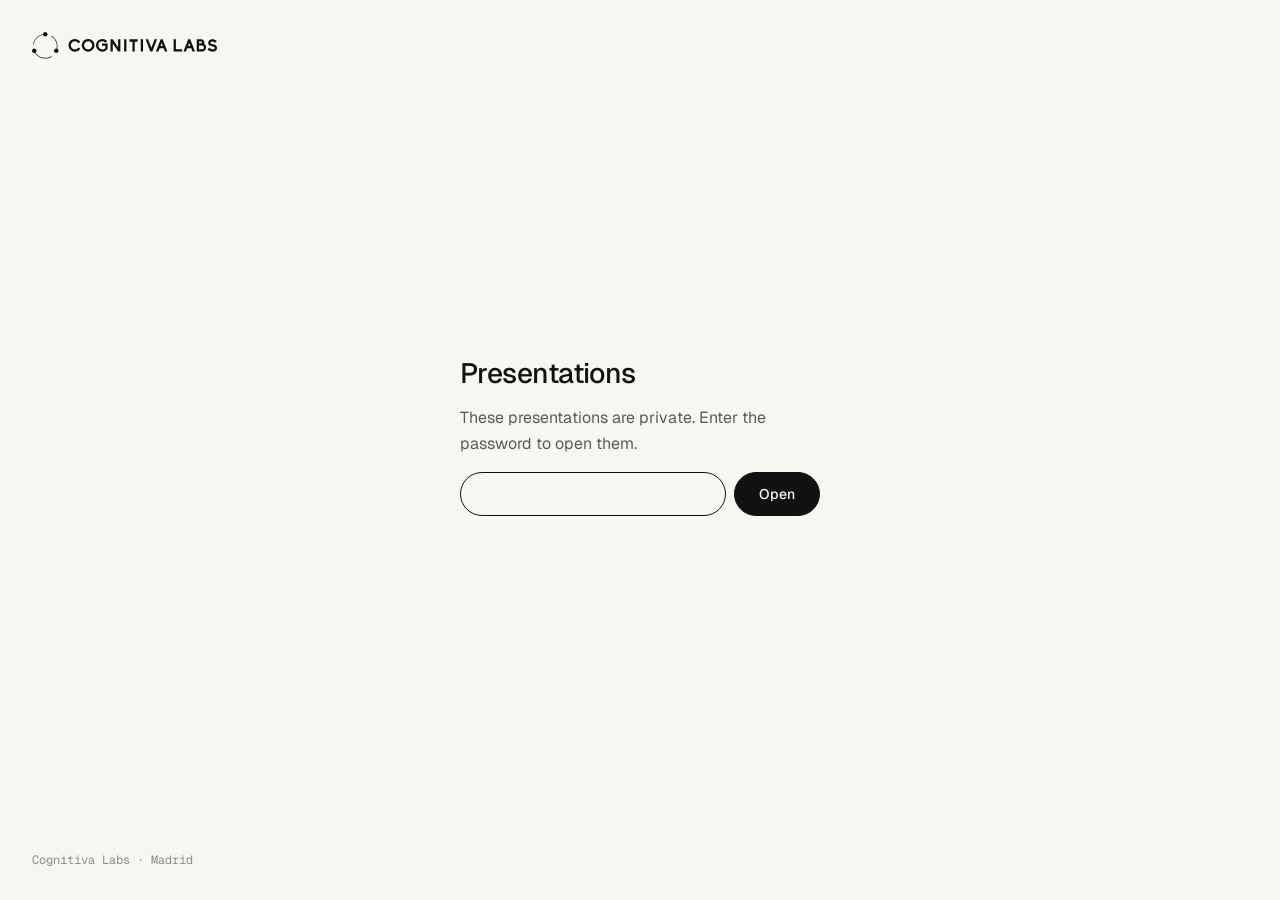
==== commit 2aa736dd: "Relock the presentations library: Selected work with the no-sales-team slide and updated cases" ====
--- a/deck/index.html
+++ b/deck/index.html
@@ -50,7 +50,7 @@
      * this tab only: open the menu once and each deck, a reload or Back opens with no prompt. */
     (() => {
     // scoped: the decrypted page is written into this same document and keeps its global scope
-    const SEALED = {"iterations":600000,"salt":"4rz+UxIiiGGhAWRlQDZE5g==","iv":"QB4zc8BHxPeDJOEE","data":"2hmR1te5FYSmVYLWK4jE7+sngsu9ST7myXlMzAr+jPJ7Xjn8LskmvJxYpPtBffOvOQicft08Imowt8gCaiyD8u59PAa5ZIPQxC9ZZuD2Rfzon74i0r4KmnJM4F+ez5Q+8Lh/KH3wVcfBnBZe3STNcODidBWAew2BmGE6P9dgnrK4jRxiwPhPapWxe2qc01L41ixP46jC8Mi+JjTP4JF9eNs7zHUlPqi/QDj/LASTFas6RsjJoL87q06iJwPfZmge39y2UWst6wFGD+iCJUVbw+UwrKMQI94fmhQs+gXnGph5YqXD7f5u6OuKwWuu+Mf0QdqSAukJ51WR7VQFAAnMCxTTDSRKneRyCLrPVlCm/pypM4Uxjxks8l4yibpBPeLpZO29RYNVjGNEkoXmdKNm4ziZc4N5FoG4cnJjCrLWbgJwrn4LjlEfSZkOBejGj93/r5uKIRypBB+L9Q4MggE3tKb01yCwBh/ZCSINgMChI8sM65kgAEQAGgLUmcumqVbYNeM63niL5onOct2JQIRS2XWhGD6Gdz0Tk1vdhGOZJO/F0Moady+YkXSVpGpY8E6YhYBcNxQhWSYqwIykbFQxvckQNT0GklC+7UsH8YidXj6tZleUfoS6/oq5eQizCC+bzc9sFQdOCLxTeJchbu26+WFcPTyTkmqmosWwaDsWheoItleJQ6ETf0/0GKqgs2MZs07r+gDQ2PFbAit8tcgCyi1H7hGx/CqMRgpu1kqo2FB3wTAzXgOJ3AzB6QNff5+j/IX0j2+tk/WuJmBPTOlnfpTLJeVN97Iwtn2ALetLJ0h5EFF21Be4uIiMTWw0nY3o0tIvtBzDffJgOp5q8i50DI3OCVhBwfuNlHRmXUo2dTCZU/4qcTIeP1n2b6+mNnQlb9YMd1ooZ0R+vTf3B+YDiYCvAhYcn9EAhM1wkwRAjbcIbBOSSf4ZTmfwBtvBKFaK8gwPVjTQYjoIEI/RNh8eksp6Je5K6k//[base64]/zFbO7BZBxEQt5hZYJevWucJhMCoW98kItrOXbDzJ8Ni/wn/nI/adkZY6DyeNhMMIKFmuSQ06nel2WFiIckvRLT0LU69NDDf0o1Y4B5MEavOxhg3d6dVpJv/OLkOJX39yPzSEyIC3EHEJ/rdgKaSWElcPPk1B2bBNaJ0A9V7M9ZtVJ8cVbvfgNs/BIPbksXSH6JyRdlMVyLvUqMYND/7qVcG8lv1rgamojB8M/6YNbvWwPOUftij9LPo8h2NuzH7JsK1+/PDPyqZGmGHjSFVrcocYsUU3C0IlHsEDQnr4uogtYYc7FyiBBIR7A29weO6G44Y0AbUqpuFmBg8Jeu7IVzyPJD9bofWNVKmuZ+tJkLHkQpPTN4hmusz8s3wZzv7ykwCdzPPjMy0rpZXC8e5dFvnc95UqA+qGVe8o//ZA6nKqUK/LPU+2aBEaBn3NDwUUCLsQ6vBFy7RanKCMMZ/HbWNyYNp5sw2her1qUmChW6oIJ+cHBa247Fml32kQlNHhnPyyV+G+5L36Cp0Ou7YyIfvOr2gjbjlss/Z/IDKshwzqdhYEDP1SOOsMzEzOixJWQj8JfxtwVyDd6J+enUH//Z1tnQLDLJZ6vAWwIFnamIY9eicdNSfyXSfrYzxQBJfZod++kWkkvawaffrYqnSOC80kdsT80uR9Byki2ez6N34DFZjsSn8SjsYa/87Npny+34fWD3TxmujChthVJ5N/GujxH5Faua1aKw6UnvQZ+il4GPD0OhGjosfg2nzh5zcKsM+UHrpCuQ4ZW/1E7sU3/cANcAbTFcr/VlIvZdynyanDPIaW1qZKRQ2nMkvs5/nZFc5P4vIIFX3/PTnYKFe0WXpGrE2H02sQQM9gW5xsM7sHDZi67j4RVejedoDshBhlqOq7ZMVHyzm/dy4ecaxYckCOlXWWLi6bd0X4VM9lTAtB5p5KDrZUbuTcT/0ULoPHOWow0Z1aogOYpgImSj2cfXYCp6iMqo2GHUbPuEzmG6XTVkjBcT7d+GkrChlNCDlGFcr8mz0zF6lR6pJ7j3rJfGzsWfoytaP9gc8ugk7+9MaDxAcs0k65XC4wPIwoIEaCz80RPtGNCD5SoG4EXU+ew2cxhQnij05k5dLdBrNcxvYRuzPCK8tz2oE542iDUl/k5W3z0WDzzizKd4/pSoSATL+rD1frzv6Jdl1x+84k4utN1o9Rjd7WfdqYHWSu5ibYHqZG4b1U1myDWGoQ/SLuTdGtT6N8U/v/Onmd8/kFtGTkcVLv9+5aBdxQoUBQsif5iruBUGj8UFisDSts6Aj1Q8sjDUtso0Nehw+vHYhNi87dgZORqwlzKgLsSxHonFCG6G2vOLbYpiZYq1GgBYHObI9ZRmWIpCj9WRZw/NiD6Mvu/mJnA6RAn2hzTZfcp20qKJIGtDJEzMPWCNYo5Lp8vH5XocjmWdi4QdjSbXf3B6IPPaA680R7y5kbNUhY4gDyScHJAcsxgk1YCuzFqd0GMomfQSscE/uOhxz029G4y1+MBer+yd4/8IaP1nOxBrd1mfeEBu0zcpGK8PR9FGFnFHcVYZwQ0yhFqQzlAzU/h4AYNugt5e8j6zvPKNcV9PaO5hmgNOPgOWtrhvSfEw5a5VJ6dq+4l308ca/W3hfTw69AAf/Fo5Lr2SdyLLOU5srXbGUbP7pAF4BVMLOXMSzi1Tp2/[base64]/jG+tBRODazEU02o0O2bvOC/TRRZUDhO8QWYQSM0D9QRG9WOzg97GzZeK1Wp2zq8XBc1L5Ad9jlf6nvIcvVLy2YMpY8fdcA9/eHizfU5rErgPklD263+Y70r9BjJaS4GcI+A6blxA4RDZGD5zs2gz1fxS4ohK9hD74tM8vfVmFex28M53mXnX7ZIQcmhogzHnrsq6qFHWNDR9bx7FS7alEzu23gDOPAwkBHW+mak1BHS+qrfb28F8vMqQqus2NktpL/36WsR/wTzloaI2z1SCe9H0ItAJu0LY2G3UTbiKWOB0YD0MjmEzt9aRg6k91cZEW32OghRpsBu4zrI39SMSPBTIU35x/Y6awCu4egJlMGQnt1H+KHaiUSRdYLWLNOlMh7+YFuN5ilZMEjaaHUwZUFO1pdZJ/MyOtr/QBuA+SCDuduEsLjm/jDHgHoZLNMB5QT81cBGHcy7+Fmcggcso6sm441iZ4QDei+5FNVjTYBUEjlu756YeNAR1+cWjpENgiTPFppigCo3cmgX8BEsK0grN6+QvDj40av5Z+l49W/eJ8xsBakUpzl8zLen6W4/BLSe52ULovJq/Shg9/qojO6Re5T7/I7T1desbfjFcZP2wx2OA/[base64]/TlfG6vaSk6l35QawW1CVth8O7MgC7cGM+jyloKjCC0tTJ0J+GU4vTDIBO0Q1G8oPiMWP7VzAMt23b6OPaeJGRB6DgtW24crjXn4X/[base64]/[base64]/Ol7NvADF8O/G9BU2W78oXquMc+DUTE27iS9VpoRnnp+JBuI+g9uCPFSXrwsl3AcmkQmWXIeD7MfwxD8KOr1rh9Bp30iSeWOP+ppLEm1SUW/EX37kfiRTC/RabVTjN6cjt6gFnqCroGSvWChzl6J/dEx1O1QREZUZlJ2Q7QLoiYS+RFUMQGBqskY7C23yKV0RrHgZEAT8wn1/RTNFkGTMR62gKVZtwGZCSr2/OFFqXEBKAVE2y/96tMzByzUc8oPjbcO7oJ3EjC5UoiSiXXcUIQpNKIc8rg7E8ucSuUPp/F459j6BO5X7L369asjwkKuKpKr7+KGJsMftCB0bARpu0puKs1YUZWn3tuZbeZLwmtrgqIEzcpGqfJvK43+UHxiqRTri61ankVsu+EE8VZbtVpu/AIPhuqsdUNyeW2oHDnC9qj2zaVUmGsvllcvxqBdYXbhW3TqXnTiyTgfAINIBMiNycF6w336qC78N7IC7hyTVwZZyjIHdi96bEWNoVVptzcRk9/SbjB3kE0cntnRUk2QkH1bbA8Iv9BWPaUth820wEJfAk64I7lb/[base64]//TNj4wXEqqT0sXwk3M6QqieTTDfp6cM7dW39FgSmA7R8BWfP/rJuRWh8Wt+kUakItP+Lu/[base64]/BE+o/IXkmehxFXITkL4nABgVuAeYtC7wa57NSfncft7ucAbHpsZ8nqzhS65tYVBz+SFRhAY7CoryJV8MWNabE3CXGv4I91UiFRhy4K7a85KdtGzKQBgrQFIHlN47YUIKG7D/S8SQ/oPzbBDMS3QEgvEPtkbhAgeqZ5q00WhUdLR0Evr2Vc5sf2jo3CFwBG4zadsgde9Ri1H3QpneUBlhfqn7wf30jG9MeFze96yQdNgZHIK9iQTeUl7jz5/bW8i3fjpAt4FbOiIh6W8IugcCYywNX0NNCNu3z5epyYZ23jBNbstvjTjNBerb1qlu3D7EIbw/[base64]/NqPnCPhq2Xnn2Kyf3kcdIH8jtgFUjkGgkdg1boSPNzZtrUWHUxIKSeigLPm5klvB0rL+G4SLbdPEyVcyAl8Vc/j2Qo3RcK8VTLAKqqE/F1z+WdnHA/VCEUzRDXH1qZskhE7hSFFsIikPRkROry07plQiMXiwBBEy/UiF1xh2oQvicYjpr2kY1oRE1xw6IhfNuaRyY18+/gsg4C/Nd7yhHRjL3S/DMFiBBsLaKmKCpa5Vqu7iJ9n2WRlLXsj+mSjKGSqowTu4VroeGKCBKIq3dH5fVxPioair6wKyMCihhZxrZtuh0YEF/d3WuGr6t09+K0HfZLiEQ52TzFXnOZF8XC5l+JDKHls6cxPg7Wrp/tP+eLlhqbPFqIG/PPStzi9TXdQQoRY8cAru8vaCwPWk3k73bJC7bouHVAO77uCpAppWXWrUZFm4jTx6hmjKUMNVzoK5gwT4LM9ZkEIMyquFOa7miUxTcEzZMlyB3aq8nivaQ/bKiDRwALDabUARv8H4fBjPPufwG9DDp04cu+nmGCAhftwswjFIPfdR/2NP+AnT/qmzGFQ0TJXdZ02BeN62vzEYdhj14BUd7s+fEf4+ueAIgsfwAGVMp52UvcNVp1ueiJE61QrDFkEHsgDt2PqsdzPf6sxGEa2CqY4Do7rKpKHBLQXaEeITHlQifOrj8W4CTWkowHYSc6wAzGPCWw4DUCNX48PP6sGmRB/yFq/5chQNBoBC4cAiT5qhp2m4Vj0PujXPCwpOQU33/CAnQzzVSOsNQAGciNcKKPFsyjNhQweQ1C+OgPV7jo8Wj48f9IOLl7g2eK964znT6vJEP9Jf2aB/A2P/A/99uk5gwHcKvjUJXOPhdutUStLHMnz6lXiRfn3q+K/yweiaQz99Clr8iu7s/sALR+ImUUCuI59eehZtCphk0dtiTYwv97vs9b/I6VlYUz2H6nJkzJT8tDwYi1QLD/uCsrheCrqhblVzdSMvYWhbuXQ3zXg+pf0P0JOJ071hvKia2TPuQROZOBbMmfoOWk3kMFF1ayh8W6i1PYRCFdPEZQbS7NMHO0IQhO0M+VDY7+vQ83PhRLoLri2aG9oY/HWH8Cy1GoOEtI1KrcIj7kcKZg2V3Yus9ZjYS3x2869PbsK+fS7+0epzpUk6qk/4Skn8eTbCTSUx3S5WRHdOVuDBMi6hqfh9ZEPw5PqEk3ht64Irkc90MKZ/zFTcjSNDRe6+2uxI9nrPv4JRIiKDZM6dUkqmSJgq8PfBrKNsoTZr7gW01gVs6YsJn63kL5NACcIkAALmIG51Kc9/y/+9WsYvWHYSPXfic5OwfU2jLxqyAi02hYYyjB3/jGRNxRh2UfCLtZOnSpQCViaWrWNich68DD89FwFejuOi8KCgz/kQjvrKo8wBx7PlhIZqMW3hEPKnBlhMrZeew4Zz1pkwfnV3uMM6WmFsft23USfw2XKEolKY0KL1AOBgInOKlq/9D/[base64]/LvY0eftu95dW09g5E27oIT6dKM3dlZ8Uu9hxJhuYy9vt1Vhb00dEYfK6V0K1YsEgALYdSefGyZECf+Wik4w7PQU/M+FNfbPASlsChUoCqm+msx2HcEZ2usSlldW0f9ZtYoOmkK1IDFyRpIyieor0IBMbZ9BvOu0h4ot2/o1h1LPvKxwBp7KKPZZFjRFaJo0a114Z4ajbTrWSUSuXBBB600S9fvatVngmS7xo27ckZPDf6Qocyc9ZDSy7JHPfmoanfjlkYlgtuxhRTTJHzX2UV6WEDMWv7B9Ct1t3oHB8k11bQEjQAZ5MDgk0sYWuBydOlKuIPEmFhFz7HxG3d/CYh3NV0/rVDg3Jg1R2KobNtqUIOoSZ5rdCqRNbgna0YyBEAULQMefoML8V/cud29zwfZUIrW25UxtGJDG2tHEiGlUc+VhlxkVgGRQfR/jOuoCpdthIGC3NKJ78h5eQaJKsURRjZUGp8ig3y8l4GV+hNWIt6vwxwf5FN76XmmJYA+smxc+GtF37BcREJvAzOg41LXclKFCetM/6AAu7KzZJjKZUCBvlkKwrGWNs1xLY/z7wmrv5wgFcsIagsGO3W1P0v0eKg/HERV5OttqLruvYgigBo5LXXoBrsbWMsvsnMwytOfryYobzHqa0cn7nKXsTu81MeXefAhWxQY15L0ULr0Py7Ha8R1eJJicPGLqL1GV6JUbLSuf+EFFspJKffGvQoQOaSbQ+iyVaSiaSw/Y72pPgaf01o/BQKJNVOB5KiQ/KaIFCR+DliyVctQq2S8dW0XxQqlqltMtFXKrbkeMUBdqiPMgjemhGfvSYqi2QzlYgpfrGnpFpCx+OABL1gtQItDS9oDcRNx82kdBfK2/CSyIouu+qZ6xumO+Qnz+/FLvNGENHt3K+W/Q7kJqQg6+63qKRzoa44NCZYQKP9lWVDdIJ/43a9aF262fHhajE7m34DOx245yKwYN3lT3wHD4TmwcttElzO8ue8xp0+y/[base64]/v+xjk17nWZl4OBVgsbOIK2491KmD1Ia1s2EWjW6IyyPPpPUBH1vYGc+k2DAlfZCGqwycwOOyWXPP1eWB+p2UEnB26SIkN/FuG5uXRxF5sJzfFyP0dPjGWHKmklnoEVwMp4Rc8/k6P8Weyfx018S9WThjMBF2PhTakoUXzwFXRMDP/A2/yb2MQsVii7b/BFLlbt1dfoD8dy1XeBuvCG6b4QGLaPqWNyypFRKlbgVrpxPEv9YvmwsEMFsRMZQ/HPsYAS+FkU5HGwlSxzJXNptnk5ZJdbZ7LYo/SD+8SP8zMm/3bbQ6gEPJfwnAR7LVZretPnQjtGDId7bKLE5gcB6mF6D2QGdO4sz4oE5CCL4NqLKJeWrgSbIi6leb7WnXbXYr+EnF2HUlA0jk4TKaC0rMNCIT8yQ4tMGOHYYk8uQiOXo/BivGPkGbzhp0GLJlFxY0uuxqGXUFPN+sl6P+3LBSlKNhqMP8ETf8BuoyrBUhWMmvlbleXnz/rq8P0H1jMyaa3eQvi/OglHIlcngsi4rhvvCKT5/bCK+GAab6WF4Nc98LLjkITxHTm5Xhvh9RB9rRyUplUFTKY/DVplYHEosaKsDskp4HGw5G4IZFPSs6vZDBZavI6+p/IlH/m2ryhRA2eQOA3rlLe50VYrts7mULVn/L2IIr6mqBQCwcnqySIih0azwwsCS8qwKnejqUxJ1sWJ/x8HDk3sp7sRzmiZicfUkkhhCnuU0JDuQBaWnj/nGnNt6RufBmQ3DAM66XAw/NE80CuEno8tVBsZmefxUJLhSDxqtxuYvs8jLv5wR8MkFMWhysfLAZniPxq1I+SX6hM4HeyiGVYp/[base64]/QISQmMogdNO4eOe6tnbvNstd25gIIIC3VEt3OvbrdAhtz5xCv2vA1bxkrA2AseCxyFhVbNs+qMRAIJu7U2Uqi0OD5L3o2zuAeC6sa05uKV9agyv83CjXAa6G2yZ4yZsSFdGeh9ZIeAFKEZ2R6KfWAOaidrqNzn3SpTaqgESFKC7Xx2MAoqaZIUbl/GQXc9yo6hdF70O9JfWJMTIm2Mr1k3k7miPrNlAnridxVq9m3pzVXK3YU/[base64]/nSY2yFSHt1gpKljKOAbBtW/CMthVG5OBxLWFwPtB/vETy0IV/9VNDGGehxObW2kZY1OuGDhDV4gUlZV0nlO2pT/m09eJMs2SbY0PtsLXJZa4dJyQn5pnlKZrNf6bynutYlZQq2VYrXmg7XwYzlET2mD0QQKIi5grDvQIM2VcNLClGTBbxHRvf94rVgngNlmnJ1V6KwJVG6FpNh7ljhUwOicbPq9BmoIAaC+wSwLgzD5NifpkQHu4KKDUELFz/VY5GYcNPRWi6FMUlY84lA8V9kqVqSEEnlMwgFozSHNM9iHCTrB5IGcWenQQ7ijOjm7BuBtVKXU291SgMDT7D8WZ5NBY/Tw0N3aSv4Xk6htCfjci1UhvD/wk5RTsQyfV34f80CgDC+kJXtGfZANXip6I1dSwDY7RRu7TYwVhTcQ/[base64]/Bw9V5FRye06gkEU+x+FylcyBYhl6vMwJoGE3b1wfB2rmOq3TCTQmoGGrIuAytZDdcAMoU5vRuzh877K20pNHDK18EnN+koOxAqA+k+alWZZMXJbPIO/eqPONluWl3QaSADkDGEIhMBtyy8/itd9lM4JzUfRJx0I7uX9XJXxhrav/kJwgBFoohyfwYRqiZ6b/g0cMOegMN/DtJYUKOEtLAhV4zRmrk8CoDDhsATcze/tEzrKuuBKmPvXHPvRKQPPmV9Uvrcegovf/piGgj6ZRV4PcLaljeMXiBkuNvyWKupstpwB6VSh2QlhC4SQ7FZiuaZgw5R9fUx5tMYqXdH3pK00hm2BiTwo5TUTaExxHa3vQgn4M+5tgdqNsNH/Cad5APUmwcvZPieOrFu4Vhz4rRaYNNS0jY2tJRbQOOj0R3++2gC1DRSyItsj5YzplMdpj5+Bh76N1r9LFhG6wBz22mQMOebod+6m6/Te2t5ZrmoXL4/+wzwKub5KtnaQsAUkp/xwrYfBDgjcyMoLUNIGofAFYZLBbXHVYARIvpYMRbE7fXgsZFSvZMZxFBtRRGTT1tSVbpBBjcyDLXt2cpliw6WUsusEaN9FFOQ0uXp1tnzAt8SqHlJ+/5Chl/2Ql9N636GTnc/FHjtyCZ7MAtfMPEAh1BVL2VfPJq378dx+rK/flrty5L5A+HicROmpOuqzGINNdN7L28i95oN0Ii/I+Ek2M9FelSnyiwzaAXzMLRPge19aUhdP4PoZ1gQclg7hf8bjYqZFqFUKAzBFFUyBvz/aotp2SKuVWO4TQSByirQ4xyECEGYzCGzGyi2Sn9nMXF/d9Q4/fKJYWbHC3qchOm7frqSGNWSF6+fR5PgB+TBByvu/5tTevRTNo4/4x4mfDHbw//WHXl3Gb7CzA8LvXNwiTP3i/7oXdjUWAaLRvTNBuWL7Io7ggr8u0y5iuXlr+nbd+cfwCnApOetTRqUWd5RXvyXrL5Z7+QrzSaBBZMFymUXXSYPnC4m91Qe4x7PltX1IFC3Ym4LFM8v3SgbrO5f0/[base64]/DnB1u5/Rre/wl7rqfIC5FC5rkEgsoCoILyTD7fgP2JPaIJq9c8Xx0u5WM72j9dKaT4yZH1AFApTC4fsapvY12bXI7tSlr7QBZ/8Cu22PbwXulV+yG3RwLfunR/7d9rGpI4BQE8UarOolnj81m/FkPnv+LU341vxxLDme5Dhdol3kS4KwXnJj9m5cQn8HhrudhUdwrCZrnv03dS3xg5d4d/+p858uP+QpwAt2PpFXOKE0CwISlcVRAE8CtyPos5NiZdR+mkTOPJUiiNxRnsrpBkzw7WAiW3G8HaazeQc7X6n3lBGoT08XrtqxegGLHZ97wJb0FXRRa5A6XzdI5ocXhmnopoxdEMwiFzYQo7RMQc+MVSUne9qFESff+uy/80L0FfKO9mCUJzWGg+VPs7hy9VfMzfNtikywsFAzJv7WtYYR3202xzdo3xcGmjb/bFflyfbpjrW2EWRoTMYjT0Qpr/OSuIAwpgNheMzNZU4ZCN7qCmL5uwhcwPBS81BcKx0IJJKv67sj4cDY1FvkflWTlGriFZ03Tk/950Ev8j81rb0Xo+8v+kAJEOhTO5eMHulRU+MIugVYzq5jn//BbYndiPnq6cwqdhbftyo0raAYixdP8TYyDBo39hPKL/Kqu6pgu1lt6jWA0CMmYkDXxhtQMA8FXyy8QB7C6etH6YYSowXCxp8ooi1ogdXO3YvWBZ+qhEGHvfuU8OUOb/NsDWac4+hyTZcxtODklxX7r4Fm1DsYBPOLBMkH8qD0KJb3i6utTl24TR7w3JfbmfjfajaypUKmwDSXbJ500aiIhcR5Rc0TxkQ7Kia6AThZdwPOXhUfXA5s/xnidgxhzMMx0y4qFtwmGJl/TjI4SxTd3WpSwUp2/6VNXXZOqCpEMGnVrRdGwxykuPYYkevIOv33ARf3b/[base64]/HugzMSByfFLyKEM1ViL+IecOH7Z9B2t2nANPSTYsYUQ=="};
+    const SEALED = {"iterations":600000,"salt":"qNHgT23oYcNypZKkfG0TJw==","iv":"sQpTKyVJ+6surDxU","data":"Hp0uErX8q6bFtE7n1CwmTkvZ1+vUsPRbHTkkavZa32MjS4ZwiDVFUkRTENsSJAub3Y5Q0wAk2YSFrIqm0MuOeMLS/E26FZ/[base64]/BqYBLqurRnOxc+5mEOPG6voB8ZwiTMrEm25GMwGl4O4PdbobuMy3z1ERIEmVeudJXCflv8fTS6sIlcFdCRpTerahZQzoW3kRY5bHlBYwUP0UYLBmFWiLkJ772DodnccVRDZNpabcEPnkdGy4N1Pauc6CBKJlpI6iPA6hfI3B+SiBkNVuOD9BBkC/1qiENdx8in531NA6qLgagAskhEW1eagNhieuKFMhxSPz6jjfduQwzeqUKiavGSXrtvD15ZYa+FGxt44IYjKwSyG7Xsn1Z77Dvuo7O84xzRzOw387sohn2Ma7/YTVCM5UYbOZjNGhLNVA3w3nKIpENWhJ4IMCdZvcGO+G9UBJhbpPsbuTa6bGMOj54AK6DPT4q6/RY3Ms8Akzh7PHDbMfN2LGRcXwdOLytFBA2zURlrv1YhYDVPzzWWTQiVtR70QXhyJSydUxnOxn+qHxccjNt6la56w/1U7/slkYbUiZzfItIZBg9g0rli6LNlP0syw0VvUbZa2shAJnz63nzpBidMYNIk8Xl3I6H2jH1e0vGHc7w+LOLhp/5aDbjbQuWULywxuWMqg/bb9cJKCqO5a2yQHVa0TwHS2+pZxXlU8alYBcKtd1fizRvKCyOxuXySBgyfs8OL9jJaq/W9bZqdNjdk+l380PaYqJVq9+QTOSKQZIPytaFcCTW9Vd3enXV5vAB+QqsMwCrrP1DbA18ZF9XISJLSvoKEp2OmbQn5t07vnOcBCaAZLr8lH/wPKfn/ssv/lTTsy2YfRbKJg+Q7ikhuwVvjLak1iPiAyTQK/Eew/[base64]/I2POKKpFEdXv2GxBPoqFnw6nqvSfsqHOZ8rVuQTpG6R3oNDwMKOFrPAF+q4SNQ0KFGDgE52KElMxyw/rIVNCdoXpeQOJK8/KpPhVA5qnF65W4xbH1kZretBe9NQBz9LBA4JEvKLLZ9d319numUOos7zDHSB9jBvotQOoUD+gqSisCR8VNiT1wCs91zNoTEO6PeSA3sh9HC8PGS1xUVreM6ehEfOgXX5BpaZcmmIZL4ioQ/GJTXjmGb7M/z5cn4o9ZU91qljPs1PV2OQhzrdmkfWfnahm+XLU/n6V8CSrXf0qpkSY+Ihp5H8Gp/zOuSB3CgHomQUAzAUYSObHB7c9AmrcfVF9XBUZnFaBubxpEvvE1T9pQM7Jy8/g9MTSmdpPSFpXE8hM9uMR3ydTc8eN2TibTNSpl+mB/IaMJ+M1/pn2qmJxI+/e6zmXV29+axPD9D05lURs1gRbNDpkrMgB80Bx2pLDVX979LHd34x0W/dRNrsLpbC6FeEsuu/hhZ2KKIPO2Qhc6F3BSpPS8tuLqucTt9khkBN+GjffA/P5MMxuagg/EL4Dr5t2mqWiswvho8njflkfJbzrYX9mzPCwhSh+KawZWdUvUd/KMYmJGAcFkJ2LZuEKbihKMdxG7T5MqU0EYAU2Yh2Vswh8Dz/vFdZ1dUMnyQc0mKyHoX1b+9NDCwxBbQ30cGK6Cr4Dw/yfZoTwu3POjsichG4JfHwTcgoAXwO2qkLdIEYbGiAq80vpqiZUN4zlFd6k3+5y6YYJoniLBNMJ1YFHN/MwfTyXPWbrp7NMRFyHsABtpDPfS2wGyShAui+JtJQJ9kaOyTsD8Ro9nWq1N5zfakNbq/LDK4CSa+FILaMWTbfsk+aNvgs7gQrFFjTQk3AX6oTPcpVi5f73gTcEFbe/I1TIEbj88uYk+zdNt6KLi9/IiLbVc8NFB5z0YOMMMRKzj/cYtxJKFu/GuBMXpmcX+QVzVEN0KbnoqAE5ss2DZJNbSfyHnTaV7CTSHZcD9+TiJcMjUTb3utWDYtnTyNoBQOgkWsIy4JQ5E4Zh3OxtVhnWGffF1cdl2pK09ptkZCbsDF0AhZU+PR8tZ99uvVz2SfiV0aSnG+XdC3OBEPAc0l4EtiN7R4628zP95Ch/6Z8PCGbu8fCTw8hHeyI11tvf87QDXGA3oW4ejtj9Pih6PhpMl6GYh18/xXS1A8TxuXtBooM3gwquyqBiUmsma7lfNd6Yv56VxbqW+HRxgpqcw4nZRZvjOqKV2LbY09WZQdqeOoMn1YgLOr+JSzoSm58tZIeB+RDLJL07gr6q87mKeEIdMpLa1ldWx+UHF//JDuugmmOPf/fMS71cSebOhrNpsDETDSw5zZrGFTyr9+gKdRmejknawMEIDsUNYbbWnrc+MoKBLKQDO93QAy3lakJ/9snQlEJk27k93+8fo98MEqSDh0oJqfZBzf73bRIdqnnBLCDo859L9O+wTxlzONfhFGZZp7TvnrIGaa344ANACZ/K/O2b1+L7ruWvUat4ViaeQlMWaPxcSRhLSGRjDWnhjlaB1mphOmltcnXT0f+8u+weFAKyVoO/A03HQtz8HeFpSqOwx4SfOFunRSiR3Z0GjUbjCuNZGsRphtAJ3JeEjkmJ38btlLJFHiLJpBRNNJEJrXLPsAS400Fne4w5dwG3qH2jMpc5lHGzXC+e/0PMDWW4G35X402UvkgiyL/sr6Mf1wIfdAPwiNIqg56ElW3+qRWWbWWuwtDplwnYLpqQj1jIlO8078+SMTUwUhPaqI5EWQZdDiBQjydE4SeOzlAsCNCl2+ycpbYmG7CfwGfn4fGr3W+YRvghG2lf2lApsWlguw5DAgDvVrzzwa7X+mPkNJb/uUFTE8ubZ6IkOnS/oOU9MyoewPzkYFVCdQ++N5N8XyY1DquHm/yxbgWusyVWRtYw6vKLaAcKriOTSAQQjHJkOsMB0PQz13VB98aKddEPkjI1QhM2SOOgXiuv3Bwp4Yppi5OhyOv431IVEmoARTacEjiVV7OlyKs3/VFVjRsilLtk1cuNpXWgEf/lCYKPzusULA4f/6L0SyHkj2jg3Vj4QGISXQBovADagsXDW7hXae+gSdTvaSDHp6ZvV5ou3t0hwMsOesMEWZMlVYaYfZ4R7TtJVLZL6OICr3VuY557VmbDz8NOr8Mysv3Ke6IwuxjaQTYAmkI7OjtEyrMNL9Yo/RYvfgq8C7MFLqOv+f5iOpOIsr1Newej5SsAdGASyloj8yVo8vu+dXhRRDZ9WDX1umutbFN5CiJSLZl3Kn8nmA0VJJiYVAu8vwKPG9ZQ7LkeExOvwFCf73LeYyqEefcLqNWTppQ1SPVizRud6pgFAYaFRokvuf29gplZZ/IctoPc11Q+ixrwIFRoZ6MLcq0IQd6V12gFGXZ9JMtMNWNy066K6gIrtVQuCWoJZz7gJniHK576D8b+VErRMToQhzwaPctf9uJwmCIUmo8N5S/g3PEa7MAN++DywE4VMjSUig1x/saukcBZ0h5xacD2iP6pVHEmRPug9lWTd2Lxu8fnxyCZQg9FhxcAP4pFoNh80Rm9F+JscdgvL/L68nF8eXJ9ThtSEuxiJGl1Xnt2DOzSKPaSlP3rxr3hMMMzy9caAIbd89pbM1Bfy7/wUs8IlmjQNDSSDZMVnVeLj8qkE1IPh3PTZBPlazf80wkVIRLexQP65e7lXXHnuteFLsf/oG1a8VRnwke8ZODUjFIWSwPZjcFrzDczDQORM+oqe27cPg3xb8rDQg1OVueMSWqYX+09FDoSuPgMnL5d8Izonkbks3qWqgavHbbDezbpgzOH2c0gNXeTlz6TWXELoYjX5o08CWnHLE5kXAkQayRcyHlgwoR8OZAW/jD8IvFUFv2PZD4SLMAk1g0z+j3/pHu3uLY2zO4kBu1kNSjKCDUxI3feEEZmN86QBreahRLf8wkF1MI6ew0RSjFuZPjNd6KPGeAaoTqtCY6uT07laAFhphksdAsAPhdqHu8yZgqtzGxFhJZReYTsr6s/1BeAjbOdYyI0ehUqm9wn8V5RwHkB2A565RMzEVjXzc1QtZEW9TZjVJ6we8feFgSJGVy57yZo8OW0Ai3J3lw8E6KYWRBMdQa6TYvy081wRM8okv6NGTCZ4ygPxjiZeu4vg3Mo6XmI3YT0Tpph/OvCR5/M1GEI9QtePDf/uDNcys8V80RB+JELkPdkXtlp6O7zV7xZka45MAugQJ63/+AviSPSsyIW2WgK5/CXF7c/[base64]/WC9OYn2TcMA47yUwi96qSXrJTw+42/9akg46lytUaXlf4hOLQV1Ni5bkPQ3lglLA//M4kPhmb7TSV2BSl9UDOMiMP5KZoIQPF1PGxyxBWojubFU67w24lkjRx6VwTBoiaJlAerAsEgo+0WvqI6ML9cyBOUTSt7SLj1YzD26dGZTRmmQU/[base64]/8lZKDLk2u07p+q9lLaJz8nFlLBVZbmUodEGGqhVUhqlp0iyI8QyB+PqKXcZSEhGRDvr0Mqrd+iVQ9A1FVVZU/Y3mLnVcOcNFO6rfz/glmr/w9NSnBXILtKgQvIg10YTYIgoOIOSHowynovWOPRiy7vDqFr5DZ1U8nDmz0+aeNQ3Bdf24ELWK4kUK/5HZPFDl4Yzs8Tk3MzxUycQ0yhdha/RJdkHuZjZsbvhmL9kDtQwDDbIXlXm6WaZZXCtsHlcefNfnvWzikNIwKzOLyA+iCHcUisoSo9zH2Cr/dBnY2o47DNzPlSSwpnHuOo7tzEzrNIqhZFz0ZmgW8YAUxb2w1hTgySM/J5jLfVOz7ghk0EJwuZRCaXb1ZPgsIhfLJKBQ/e6X6YQcx4CPgaHYgih+ipxmKh0HouSkneFTIkIEr1nllWKlXB3k9h8lrDn2ywRx5dr6+3ykKcTa576IYrBbUh+INrZ6MVG6nI3LTkNQQPtIWI50NkLgiBmj06c5fsK+kP892/77zIKnomR6DhRY9Wga36c/7KNTIoS3iiDJrXnltorGOTWmu1xbgC4EXbsuKTf7raKo3L9oG4t3GO3hVGxxd7mdf2yVSMhsAAOF5ueyIIaxYU6pkss2xhkyQnPHsGgY0AT9EQsvWG4JDd1e1PzSvxA670HzN4fbn6Z/F2JjTCRLWct6FWWK4PkRA7WSK+uvB65lvamEvN6JXqutvLiCGwIFzHuQEdyakxoW00st3hgFQEbxSeApsAI5ysjXwQhA8rRoF0iopJ6swbG1luDbXGMFH6WM6jUc/FGi53RxFZeJc/PCTZ9PqNacxhOE51VjdlqweXWg8c/gy3IX9BOXbop4W45aZfcktAonFfrfmC8/GJ4ZRupGvGj2DjFGh2wxF7yxzJHCUa4gREYHG1hYqlLM1gmk5i0koVo3+SgMNfRodMK25MsMEynbKXPYzYVrOGbNAL2g2lGGLD3SabjKQ7jWw+v3x+F2FqGdKZ85jTxFZ2FfFfbnt/oS0NZm4tlh5l0ebGT46Vx2ZUwOYH02o6LNuCxidJJLkA+i4ENos0cHBiuWTl8PxticcjiPWFH/Mz2PkO6O/CSheap1+X+YR3ACG+js45GW6cUvuoRjXYK4vzbUG8BZRStiljngSSk3IUJq40jjFZFQicOVHRRKum2Di3JdMtmsjVW6rzU2eSL8D7M/jcEDnUFeVudnEb7age5A4VjtJsWUcbeFNZowUuVX9mUmyljtVvUURretoFAkC19amA8Nn4lWXhPcuME7iZZapiIzWsHYFXm/POvskjkmkrXXBgWeklQl1KHjkP5olvssQ6qshIngd7g5a2eX9jnrs3Dzbcx+TbKCJ7gHhtPUXYRY0qXpO2q48noVje02l2NhKU3bhA5tBZnqeNNBx4GClhXutPdgLJ6USACKTOQAeyuz/elJfjkILsYDmMAXkwwOiqEQstHjJQ856KVMmsxHaxKAS6tDp4KLyHXv7Q9lrGMtClYZIy3lyPsR7ETXZ6KybCjYm/CJVc+27hZk7Z6fE0uxI7eKV8z0KPY6cOKKl/[base64]/pIqlaM57td7D1RGfA61LzVS1tN5Rs94IiZSIs2G3t2wvgJ2tsrlZCRiTuhoW2MKtb7XNKRpIbEazA+lScolnK/qDUanXkG0oqPopavBZK3w8ihC9DmN35iP3D9bTDGhrbodjLUiJ2bogi2bY3mgA/cfY/[base64]/MvnbcldYoOUCR9F17ao/SYTog9AuA4yKdEmcraJVgrjgZlttNh9R2qWUJdzp5tTp4nvCtv4Y+dgo2Ff1DCLm+iraCVV6p4/LlEV9LkSqk4nrOuaecMNpt5U9NtkGzmd+WRVjnE671FDW6JnjSt3fSzNE+hI3NCwWMgFbgOI/y4lmz8qnGmRCKBw4fr72Hr9h1n8X1NX1glqSH54t7qhFEcwNHgBY83bLrgpmoqhTwg5PQGhy2fUetWpkwVQS4uzICeQlcOsUGf3JkfRLrNKRVa2lwYE8EXZFHZWaEQhcG6NwofRsMkcUNhZSULIwSzZ/WBbQ4uPWWO26EAqJDnV5TBXnJcjGBQ2Y+pHAhmPQOyc21DxnhQEytVcPo1jR+eWBtVFC8nKepDmOioVQ2vrRZuqOATpbRNXKaq5lkpHISH34qeyuu8lbaxKrbZSA8/P9UYNcX8BQ321o1QLtpGE7mPs9Z1DTfUgw8SLP1i3HwGGCB3DBgND8hajEBc9rWnxkgVBQ6g4JmpbbytYQ3L4u9QK6pkgwlYHDnjYX0MasmYjSBHQw2Mr3yZPS2kzJ0xxTiL1sAjfu0cRYYKQMlibLEbChkJJy5VYm0Av3lVGIsBVyTCkzSx0xXQwfH/+YRf+ozJn1QIF6OM3E6MmgxUfreqDy6iQSSVw4tpdNxB8wi4xvNcFGl4PAhcpUhKiaupFUyw62BpSB56gszP0jLsQ1YHFvsB0WQNHSbPJO2VS2R5smoe21ZedkxLcjE1guDfDI9fjnLSHWDffqDkWxNykhEYo9EQCvLV/[base64]/uZ20kN9maEK+o53YyTlAX7tLcUpcuqHYLcK2y/[base64]/pk65XjFltu2KhAbczPKj04hP4OLhPQnB7cq0U1pO1nxjcjFXY27dB5HX8L+8PTVGhh5IdkKnwx9FQGJLc8W47S7uub+Dq0UKiaalYGa/6C8Q0LOEDKkwRy0cuVsseELptCYW7Q3RAps5+OLYgx3VcrXNVXWel5yymWPOPVKVXTFHyd9xG15SinPrqUnWDdAZDr/Sq1mWS1Eb4BxKLo7J+HhAy1eVHiaT24/aC9pBUFH4cgYXc1txmgpYlUo8xcJ0lQuWaHV7BdJLLajMgtqqc5UFXefsqrz3xVLw2xnJvNuKNzzFR524eT9wCgXbRegTYlGVhWxg8Ev0ZYwT0MgdbLDFIcLzsX5rj0qlPXLmo1AQ91YMGuLnwUpkHl/aIJdznUWFx33n9THvBWB3s/DyMOZRF2/4RcWlj3mNJab6hF2THq7XXk87IE/cKyxlBQmFmTLC3Ayk3PCIvP/xKYVGg2P9wLniQCs1sF+A53y1+SPWCXW4cdz1OQrB0DVb1F4hrecail0ho1ED0zT/CDSzwwf+jGzj/0fJXAXizh1IJYwTZJY7Fqrea0JTZT6r/V0QvKj7caJZgkut4KX8gcbO9y2axEp7/g32YJqCdXEk5rA/cOM4XwX3pznPMfSaTRvpJQm+pmHS5JWFIfuATFPSC9dJi8s3Dsgi/75u67erQkCS5QoGyCPGBSgzvu+a66gpyaVin8Eugjg3aqGCsKM5fNCydjQwDLgQG+Ja7EgPJvSDBf1GQxOF75JvkediM2BjA1/iSXeyFc8ZnnNY8wwYPT6yXYv2n3h4AqwOFHtsXOSVe5m/QyuhEffier4K9DRRRSGfYX0kkIApoRhO9Qx1t24vV5s/wOrZb4VQZbQ7wb6Cjt2T2pT5WWG0JYUhGsAY89eMcufz+MVZEHj+7zeoElhGa4liI6z8NkOh1/BEQVRdoxrzegn00rdelyMf/tted55hv1tFNO/pzlto2eWqlhtH/30YUbp7tLUClgjpOjpTPjuebtMWYYZaySmFgL9z87eUKD33ZO/[base64]/0UEqyGxuFJg4UvkqkLwSLSY0YZWsjVu+kK2CT6p+IOjRe17gkA22gx6E4sbwxqsH423xR+OvVmz6a1zgHF+7c1Tz81fI1Y/mrqAmCqcd13CLK90T5Qw6s/BgUg31JEmzkpogIDnonZNWCT2Q/K/dGpd7EPazsg/yUhRCyp7C/+Lgm7/Ro1GcefBwrvA6YsImGBd+Y+M9+eHD7uoINH5UPrdyKEyaHEUOT1MaNHLvAFVMhdQLq6NpCiJNLrdksMLFHnjMsuKl8mmD/57iT/R9MyxTLk8Ut29LiXCRATjBtJcZKG3FL6QLtdc9Hy50v5nr3AYFA9oqEkv7pwHsYu46/l01sOkaZBCHkf/[base64]/TJ/0ME4oGuhE3mKKxn+mn5jI+GOecbI6sZHxfJEpDyZJQQBlUVvO1QWF2WavfN0a4Uyl1sOM00khB90ZeMtShs8hmLcHfhqd6XSbH5v1YRmfyOzHq9bqmwd7gNNhzOaWTG+B2HpE8BT17c6Xop5h8v07nCtuBwiQNJ2UmkL/sM/izZjM6U+G/6Op9brRKSnGxLYZv/1l21yHnrKC3vEsoru765Fd1LrnfNMRnQF5a3FMIWRHTK/qnVnvuMY7N+gLU3RAY/NuPVGcMTrxPy7AQD+OWyUd5mPvuts9+hCXV/m5EBvMDRdSY2KtrQ6kWNZxIgNASXeEfqPKTHGlgzz2KQfBWSn7rwZrG28H+J5Jxb7FOqImTuHOP6cU0g93C+Jf0TseWRNolAp0awzz/hGti4dl6u2knEbaerIU7SPLJGjChb+XM9VX50ny6C6dwSfLlzz3EbamG3Gg2WzfErV0r+yAScy1za5Tm4H1sIvz8cse/Yo1eeHSy96JecdwClnPo8o0HkYmSTOFOeucVTIozEP4WgMVl768zk5mfRhDDOnImHPhcz/GxdgGrWFtuSEGLvnQHSsOF8OERSsYL/iJZyRoEez4REuAyHLW9rDDYWL5n5F5H7ji/ztVmfmbKUOixZJ0QrPvSMfBWUU6HWLzvgtXFzmdhaPNleiIeHasxg+NeG0AZFZXfbWSj4KSS9zZah8eB0nni/YwKV6BDHHWQ84y2Al2fB+CKDpTh33h9I31+1sMpNEPPz5WwgSo/T2vfg4P0DvsTxCKWjQWRz8xuJGqN6q8hnho+Vjz4puoxscYcIGFmxog32RpfF6gSfwSTTFcHZkZlp8YJejps2MACnfVxVK7x6wc/bNkpRoYn3Nq8Mb1lAT9wybAkOSZ7jsm3ZrKcIeFSJYhmy2IiISi06j3aJ9GxTKjEOCc/9Ac+F4k2lTeQe/c8l0YBoCsT1nCQwEZfucFPzaIfsQCKdhQVMYA0boYnuR8qwjTp/pttTqpnbAv6pSMyDtLTxBHXhQdXsZw71AQf2IeZlvNK49mucSyQC+wuOwXb0kS+OhDc/QPp4xrnHL2CkYoKdw341FQt5buVLYaSQHdUgQsF+Fe7H4m/vvBURh5Kjj9i0KVMo8swnvUN4OTtIIfjmhaCcQtkYtO5bPWt02I6caJakscRBhjfDijwJVsXNmRpyThqky+ZegpmbshHBwRcxTh2hde61uXz4Cto1O+i7gmKGMOLA5Jp/oRaNLUxVnX47tvrejULLyuyuNmYTHEdRWndaH7AtMM/zHo3SA82H7PjYJFspYTvggR6OfdX+P656zBnZMIOUgDR7LgtCCnXA0Z8uciIdMo8pfjSJhAPb112syoxv4y69Q3xETCPixhrBSRpcQhvLDcL9yidOpPlZp4ta9ifcVDp2ga1oujBbGqYxFi0iSAlfZuMigGL7TbmSXakb8aajxF+bvSlSHrQfv+oVQ5/8c5XqMN27ReIcLRJjGS4l/FaYaOWklgt2kXsNatkQh3V9wX+vHcgUjhCm0c1O7GsbFYic56uQ5uX4Zi4S6amDuY9ljw8d+i/RjBKHPfQid32VLHfOhi96x+ZNQboajmXDsRSlhsj/2rm/7cmxI0YUNzh4j9hL/E3rh2Mty7ZYypM45jW6sZ29Xm9t3yuzHja7W+Lz9vqw88ocCw2UKIvTz/noYyS2/yDhJa/VY+exT5kIv5U5yYFFXJyG6QEbw/aKmzwIPfCKAxw5hreZJlUwp0nnF4TU2Ks87x8JSHhnDrjuALQSccHwF9pJ4DxY/nZeIqW4jrfkw6ZKfE+Qxp+kVwc79KVJV7BA+NhJcFWOUXvKF8wrsEFs54GpEj8QxsNOW+ZkuEH0uDX8bmkP/KO8tNKSSV1u4v7VscxJpTnwSRcEVfHMZxh+8SbGFYlKzHxpXLvcLH9JM18OgM3Yrih7lKs149+WDHZmriQX3AysBSOoz3njFIMhkRoiZov+WDdoDuYx4fS1BCLUsdGFrThu/uRhSjs36oXzYRudNM5K6RmQtjsT+o0u/PZdrlbv/JQDRVmbXoQX2qUJtKnpxlc+VmxpyR/1Mw4aoJco4XupF//JGonHwAqgBNdDuAPyYYmSwWWGH0baKb6FpIL2TDY913Bk8ZngMvvWWqulde4xcKdqSX15BaAEc/AC7N7kY7AzQ8QbdhqeoGybJgvfWwpsEiU774+ukXDbYhX14kh5vRGqpxN6WgCTHKHPtg+xPuLN6VHAMS7hoXCKPkLN0qvQ7PLh/v5Dz45KWV8i9NfEy1SesyClQ47xNvEZhVuiGlm5RCYeFojDPFmeJODXRrU51iBu5qQRe8iR2avkthUE3UIQtTD9X4vKRZk13HUL14XZGpAn+fbreLqf8Dj0rs7fzXNpCtyHQXo2G9iKt5ReDO1yCk7bW9+Y7pbYm8CmbA7qrrj0Ig9jongO/4ngYCcUFB2aeerPmKdQ5ugpnsSWPDsLwaC2yXtJ9ihjcE0wWPJIKn28aa7hxUVmyzT6UmNTfGO4VoHgJjwne0QBogrs5TPVlFb4ZQsShpBR11fln0Ex/Tnm0pLF1BdaIonNAAZM5gMn96Q4XPvzOUvwB65TSkfuMBjYLjC1txd2bjy5VNHdy6wrmc/igQjSAuW0AS9g4tiGZ0IFInAhhsfChlHFi/3k+ihlkKDOQcMlGy7WmqeKnvHmSl1uuK9zPoF5M3XhuFQ29lKym/KDdSUelqzU143JS8mqVBjFVnfUg1UR+nn7SWBpPSWzqLdwFA5hKdVqQQt2kJwfPe/63VJ64NTYq0XZQzI4ATL/YTNHN5XYnLu+/UYFh1OjlquTKQKbbtZvGOo55NDd0fa1kbuN/6h1V0FBho2YvFhlJeoV7joNISRsIa9M+JDXgNSSxqgVJQ6O7NOk3msA+c5MYgaGSpKQhlbIOKvz5XYhLmKq/SHdfJuQYms6Y9qv/fvrasqsKeLoXV8uIRw/MEFcsgxfJh4xNgfNfkXqHlzlp5dQc/eEj5g5NJtzAoWisHpf/FtX4QOPcZFDSDUyhDaBiiB37ENQQPLv9NOVPCicIMkeTGb/rkbusgd2EzurNb8v92SSkKu0bkuiYJurXowR7CHRQrnEWAlr8JA8U7QtInGHWdzqUVenmreeWqF6gEEqISq5PhKEvrFXtzz709HniaxL2BdOgRM/MbhF/OX2AC+7evsnNVBHmV92qy5/6G8LjTviNQtLen3FQaKJ5OrGw8uV9sIk+uWA56wooAa+PIAForfvbKvW8tuO4QZNNvgzNnbne8UByVQhXFLHNyWiJldK4xIoMqFTVtj+UrIvUNY90ATsOObhINl1BUAuI="};
     const es = /^(es|ca|gl|eu)\b/i.test(navigator.language || '') || new URLSearchParams(location.search).get('lang') === 'es';
     if (es) { document.documentElement.lang = 'es'; document.querySelectorAll('[data-es]').forEach(el => { el.textContent = el.dataset.es; }); }
     const bytes = s => Uint8Array.from(atob(s), c => c.charCodeAt(0));
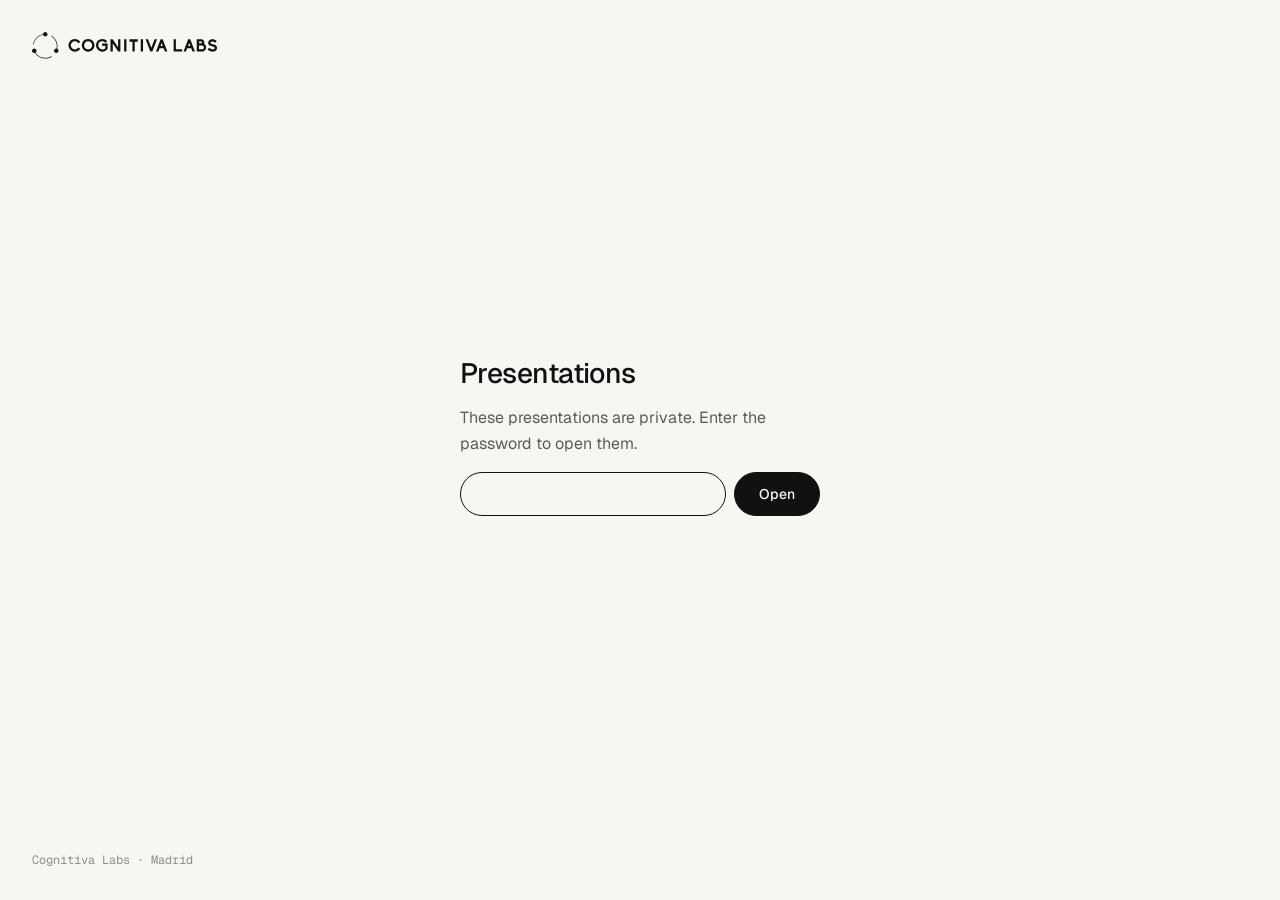
==== commit 1fa5c367: "Deck: Operations and logistics with the no-sales-team slide and the pharma case" ====
--- a/deck/index.html
+++ b/deck/index.html
@@ -50,7 +50,7 @@
      * this tab only: open the menu once and each deck, a reload or Back opens with no prompt. */
     (() => {
     // scoped: the decrypted page is written into this same document and keeps its global scope
-    const SEALED = {"iterations":600000,"salt":"qNHgT23oYcNypZKkfG0TJw==","iv":"sQpTKyVJ+6surDxU","data":"Hp0uErX8q6bFtE7n1CwmTkvZ1+vUsPRbHTkkavZa32MjS4ZwiDVFUkRTENsSJAub3Y5Q0wAk2YSFrIqm0MuOeMLS/E26FZ/[base64]/BqYBLqurRnOxc+5mEOPG6voB8ZwiTMrEm25GMwGl4O4PdbobuMy3z1ERIEmVeudJXCflv8fTS6sIlcFdCRpTerahZQzoW3kRY5bHlBYwUP0UYLBmFWiLkJ772DodnccVRDZNpabcEPnkdGy4N1Pauc6CBKJlpI6iPA6hfI3B+SiBkNVuOD9BBkC/1qiENdx8in531NA6qLgagAskhEW1eagNhieuKFMhxSPz6jjfduQwzeqUKiavGSXrtvD15ZYa+FGxt44IYjKwSyG7Xsn1Z77Dvuo7O84xzRzOw387sohn2Ma7/YTVCM5UYbOZjNGhLNVA3w3nKIpENWhJ4IMCdZvcGO+G9UBJhbpPsbuTa6bGMOj54AK6DPT4q6/RY3Ms8Akzh7PHDbMfN2LGRcXwdOLytFBA2zURlrv1YhYDVPzzWWTQiVtR70QXhyJSydUxnOxn+qHxccjNt6la56w/1U7/slkYbUiZzfItIZBg9g0rli6LNlP0syw0VvUbZa2shAJnz63nzpBidMYNIk8Xl3I6H2jH1e0vGHc7w+LOLhp/5aDbjbQuWULywxuWMqg/bb9cJKCqO5a2yQHVa0TwHS2+pZxXlU8alYBcKtd1fizRvKCyOxuXySBgyfs8OL9jJaq/W9bZqdNjdk+l380PaYqJVq9+QTOSKQZIPytaFcCTW9Vd3enXV5vAB+QqsMwCrrP1DbA18ZF9XISJLSvoKEp2OmbQn5t07vnOcBCaAZLr8lH/wPKfn/ssv/lTTsy2YfRbKJg+Q7ikhuwVvjLak1iPiAyTQK/Eew/[base64]/I2POKKpFEdXv2GxBPoqFnw6nqvSfsqHOZ8rVuQTpG6R3oNDwMKOFrPAF+q4SNQ0KFGDgE52KElMxyw/rIVNCdoXpeQOJK8/KpPhVA5qnF65W4xbH1kZretBe9NQBz9LBA4JEvKLLZ9d319numUOos7zDHSB9jBvotQOoUD+gqSisCR8VNiT1wCs91zNoTEO6PeSA3sh9HC8PGS1xUVreM6ehEfOgXX5BpaZcmmIZL4ioQ/GJTXjmGb7M/z5cn4o9ZU91qljPs1PV2OQhzrdmkfWfnahm+XLU/n6V8CSrXf0qpkSY+Ihp5H8Gp/zOuSB3CgHomQUAzAUYSObHB7c9AmrcfVF9XBUZnFaBubxpEvvE1T9pQM7Jy8/g9MTSmdpPSFpXE8hM9uMR3ydTc8eN2TibTNSpl+mB/IaMJ+M1/pn2qmJxI+/e6zmXV29+axPD9D05lURs1gRbNDpkrMgB80Bx2pLDVX979LHd34x0W/dRNrsLpbC6FeEsuu/hhZ2KKIPO2Qhc6F3BSpPS8tuLqucTt9khkBN+GjffA/P5MMxuagg/EL4Dr5t2mqWiswvho8njflkfJbzrYX9mzPCwhSh+KawZWdUvUd/KMYmJGAcFkJ2LZuEKbihKMdxG7T5MqU0EYAU2Yh2Vswh8Dz/vFdZ1dUMnyQc0mKyHoX1b+9NDCwxBbQ30cGK6Cr4Dw/yfZoTwu3POjsichG4JfHwTcgoAXwO2qkLdIEYbGiAq80vpqiZUN4zlFd6k3+5y6YYJoniLBNMJ1YFHN/MwfTyXPWbrp7NMRFyHsABtpDPfS2wGyShAui+JtJQJ9kaOyTsD8Ro9nWq1N5zfakNbq/LDK4CSa+FILaMWTbfsk+aNvgs7gQrFFjTQk3AX6oTPcpVi5f73gTcEFbe/I1TIEbj88uYk+zdNt6KLi9/IiLbVc8NFB5z0YOMMMRKzj/cYtxJKFu/GuBMXpmcX+QVzVEN0KbnoqAE5ss2DZJNbSfyHnTaV7CTSHZcD9+TiJcMjUTb3utWDYtnTyNoBQOgkWsIy4JQ5E4Zh3OxtVhnWGffF1cdl2pK09ptkZCbsDF0AhZU+PR8tZ99uvVz2SfiV0aSnG+XdC3OBEPAc0l4EtiN7R4628zP95Ch/6Z8PCGbu8fCTw8hHeyI11tvf87QDXGA3oW4ejtj9Pih6PhpMl6GYh18/xXS1A8TxuXtBooM3gwquyqBiUmsma7lfNd6Yv56VxbqW+HRxgpqcw4nZRZvjOqKV2LbY09WZQdqeOoMn1YgLOr+JSzoSm58tZIeB+RDLJL07gr6q87mKeEIdMpLa1ldWx+UHF//JDuugmmOPf/fMS71cSebOhrNpsDETDSw5zZrGFTyr9+gKdRmejknawMEIDsUNYbbWnrc+MoKBLKQDO93QAy3lakJ/9snQlEJk27k93+8fo98MEqSDh0oJqfZBzf73bRIdqnnBLCDo859L9O+wTxlzONfhFGZZp7TvnrIGaa344ANACZ/K/O2b1+L7ruWvUat4ViaeQlMWaPxcSRhLSGRjDWnhjlaB1mphOmltcnXT0f+8u+weFAKyVoO/A03HQtz8HeFpSqOwx4SfOFunRSiR3Z0GjUbjCuNZGsRphtAJ3JeEjkmJ38btlLJFHiLJpBRNNJEJrXLPsAS400Fne4w5dwG3qH2jMpc5lHGzXC+e/0PMDWW4G35X402UvkgiyL/sr6Mf1wIfdAPwiNIqg56ElW3+qRWWbWWuwtDplwnYLpqQj1jIlO8078+SMTUwUhPaqI5EWQZdDiBQjydE4SeOzlAsCNCl2+ycpbYmG7CfwGfn4fGr3W+YRvghG2lf2lApsWlguw5DAgDvVrzzwa7X+mPkNJb/uUFTE8ubZ6IkOnS/oOU9MyoewPzkYFVCdQ++N5N8XyY1DquHm/yxbgWusyVWRtYw6vKLaAcKriOTSAQQjHJkOsMB0PQz13VB98aKddEPkjI1QhM2SOOgXiuv3Bwp4Yppi5OhyOv431IVEmoARTacEjiVV7OlyKs3/VFVjRsilLtk1cuNpXWgEf/lCYKPzusULA4f/6L0SyHkj2jg3Vj4QGISXQBovADagsXDW7hXae+gSdTvaSDHp6ZvV5ou3t0hwMsOesMEWZMlVYaYfZ4R7TtJVLZL6OICr3VuY557VmbDz8NOr8Mysv3Ke6IwuxjaQTYAmkI7OjtEyrMNL9Yo/RYvfgq8C7MFLqOv+f5iOpOIsr1Newej5SsAdGASyloj8yVo8vu+dXhRRDZ9WDX1umutbFN5CiJSLZl3Kn8nmA0VJJiYVAu8vwKPG9ZQ7LkeExOvwFCf73LeYyqEefcLqNWTppQ1SPVizRud6pgFAYaFRokvuf29gplZZ/IctoPc11Q+ixrwIFRoZ6MLcq0IQd6V12gFGXZ9JMtMNWNy066K6gIrtVQuCWoJZz7gJniHK576D8b+VErRMToQhzwaPctf9uJwmCIUmo8N5S/g3PEa7MAN++DywE4VMjSUig1x/saukcBZ0h5xacD2iP6pVHEmRPug9lWTd2Lxu8fnxyCZQg9FhxcAP4pFoNh80Rm9F+JscdgvL/L68nF8eXJ9ThtSEuxiJGl1Xnt2DOzSKPaSlP3rxr3hMMMzy9caAIbd89pbM1Bfy7/wUs8IlmjQNDSSDZMVnVeLj8qkE1IPh3PTZBPlazf80wkVIRLexQP65e7lXXHnuteFLsf/oG1a8VRnwke8ZODUjFIWSwPZjcFrzDczDQORM+oqe27cPg3xb8rDQg1OVueMSWqYX+09FDoSuPgMnL5d8Izonkbks3qWqgavHbbDezbpgzOH2c0gNXeTlz6TWXELoYjX5o08CWnHLE5kXAkQayRcyHlgwoR8OZAW/jD8IvFUFv2PZD4SLMAk1g0z+j3/pHu3uLY2zO4kBu1kNSjKCDUxI3feEEZmN86QBreahRLf8wkF1MI6ew0RSjFuZPjNd6KPGeAaoTqtCY6uT07laAFhphksdAsAPhdqHu8yZgqtzGxFhJZReYTsr6s/1BeAjbOdYyI0ehUqm9wn8V5RwHkB2A565RMzEVjXzc1QtZEW9TZjVJ6we8feFgSJGVy57yZo8OW0Ai3J3lw8E6KYWRBMdQa6TYvy081wRM8okv6NGTCZ4ygPxjiZeu4vg3Mo6XmI3YT0Tpph/OvCR5/M1GEI9QtePDf/uDNcys8V80RB+JELkPdkXtlp6O7zV7xZka45MAugQJ63/+AviSPSsyIW2WgK5/CXF7c/[base64]/WC9OYn2TcMA47yUwi96qSXrJTw+42/9akg46lytUaXlf4hOLQV1Ni5bkPQ3lglLA//M4kPhmb7TSV2BSl9UDOMiMP5KZoIQPF1PGxyxBWojubFU67w24lkjRx6VwTBoiaJlAerAsEgo+0WvqI6ML9cyBOUTSt7SLj1YzD26dGZTRmmQU/[base64]/8lZKDLk2u07p+q9lLaJz8nFlLBVZbmUodEGGqhVUhqlp0iyI8QyB+PqKXcZSEhGRDvr0Mqrd+iVQ9A1FVVZU/Y3mLnVcOcNFO6rfz/glmr/w9NSnBXILtKgQvIg10YTYIgoOIOSHowynovWOPRiy7vDqFr5DZ1U8nDmz0+aeNQ3Bdf24ELWK4kUK/5HZPFDl4Yzs8Tk3MzxUycQ0yhdha/RJdkHuZjZsbvhmL9kDtQwDDbIXlXm6WaZZXCtsHlcefNfnvWzikNIwKzOLyA+iCHcUisoSo9zH2Cr/dBnY2o47DNzPlSSwpnHuOo7tzEzrNIqhZFz0ZmgW8YAUxb2w1hTgySM/J5jLfVOz7ghk0EJwuZRCaXb1ZPgsIhfLJKBQ/e6X6YQcx4CPgaHYgih+ipxmKh0HouSkneFTIkIEr1nllWKlXB3k9h8lrDn2ywRx5dr6+3ykKcTa576IYrBbUh+INrZ6MVG6nI3LTkNQQPtIWI50NkLgiBmj06c5fsK+kP892/77zIKnomR6DhRY9Wga36c/7KNTIoS3iiDJrXnltorGOTWmu1xbgC4EXbsuKTf7raKo3L9oG4t3GO3hVGxxd7mdf2yVSMhsAAOF5ueyIIaxYU6pkss2xhkyQnPHsGgY0AT9EQsvWG4JDd1e1PzSvxA670HzN4fbn6Z/F2JjTCRLWct6FWWK4PkRA7WSK+uvB65lvamEvN6JXqutvLiCGwIFzHuQEdyakxoW00st3hgFQEbxSeApsAI5ysjXwQhA8rRoF0iopJ6swbG1luDbXGMFH6WM6jUc/FGi53RxFZeJc/PCTZ9PqNacxhOE51VjdlqweXWg8c/gy3IX9BOXbop4W45aZfcktAonFfrfmC8/GJ4ZRupGvGj2DjFGh2wxF7yxzJHCUa4gREYHG1hYqlLM1gmk5i0koVo3+SgMNfRodMK25MsMEynbKXPYzYVrOGbNAL2g2lGGLD3SabjKQ7jWw+v3x+F2FqGdKZ85jTxFZ2FfFfbnt/oS0NZm4tlh5l0ebGT46Vx2ZUwOYH02o6LNuCxidJJLkA+i4ENos0cHBiuWTl8PxticcjiPWFH/Mz2PkO6O/CSheap1+X+YR3ACG+js45GW6cUvuoRjXYK4vzbUG8BZRStiljngSSk3IUJq40jjFZFQicOVHRRKum2Di3JdMtmsjVW6rzU2eSL8D7M/jcEDnUFeVudnEb7age5A4VjtJsWUcbeFNZowUuVX9mUmyljtVvUURretoFAkC19amA8Nn4lWXhPcuME7iZZapiIzWsHYFXm/POvskjkmkrXXBgWeklQl1KHjkP5olvssQ6qshIngd7g5a2eX9jnrs3Dzbcx+TbKCJ7gHhtPUXYRY0qXpO2q48noVje02l2NhKU3bhA5tBZnqeNNBx4GClhXutPdgLJ6USACKTOQAeyuz/elJfjkILsYDmMAXkwwOiqEQstHjJQ856KVMmsxHaxKAS6tDp4KLyHXv7Q9lrGMtClYZIy3lyPsR7ETXZ6KybCjYm/CJVc+27hZk7Z6fE0uxI7eKV8z0KPY6cOKKl/[base64]/pIqlaM57td7D1RGfA61LzVS1tN5Rs94IiZSIs2G3t2wvgJ2tsrlZCRiTuhoW2MKtb7XNKRpIbEazA+lScolnK/qDUanXkG0oqPopavBZK3w8ihC9DmN35iP3D9bTDGhrbodjLUiJ2bogi2bY3mgA/cfY/[base64]/MvnbcldYoOUCR9F17ao/SYTog9AuA4yKdEmcraJVgrjgZlttNh9R2qWUJdzp5tTp4nvCtv4Y+dgo2Ff1DCLm+iraCVV6p4/LlEV9LkSqk4nrOuaecMNpt5U9NtkGzmd+WRVjnE671FDW6JnjSt3fSzNE+hI3NCwWMgFbgOI/y4lmz8qnGmRCKBw4fr72Hr9h1n8X1NX1glqSH54t7qhFEcwNHgBY83bLrgpmoqhTwg5PQGhy2fUetWpkwVQS4uzICeQlcOsUGf3JkfRLrNKRVa2lwYE8EXZFHZWaEQhcG6NwofRsMkcUNhZSULIwSzZ/WBbQ4uPWWO26EAqJDnV5TBXnJcjGBQ2Y+pHAhmPQOyc21DxnhQEytVcPo1jR+eWBtVFC8nKepDmOioVQ2vrRZuqOATpbRNXKaq5lkpHISH34qeyuu8lbaxKrbZSA8/P9UYNcX8BQ321o1QLtpGE7mPs9Z1DTfUgw8SLP1i3HwGGCB3DBgND8hajEBc9rWnxkgVBQ6g4JmpbbytYQ3L4u9QK6pkgwlYHDnjYX0MasmYjSBHQw2Mr3yZPS2kzJ0xxTiL1sAjfu0cRYYKQMlibLEbChkJJy5VYm0Av3lVGIsBVyTCkzSx0xXQwfH/+YRf+ozJn1QIF6OM3E6MmgxUfreqDy6iQSSVw4tpdNxB8wi4xvNcFGl4PAhcpUhKiaupFUyw62BpSB56gszP0jLsQ1YHFvsB0WQNHSbPJO2VS2R5smoe21ZedkxLcjE1guDfDI9fjnLSHWDffqDkWxNykhEYo9EQCvLV/[base64]/uZ20kN9maEK+o53YyTlAX7tLcUpcuqHYLcK2y/[base64]/pk65XjFltu2KhAbczPKj04hP4OLhPQnB7cq0U1pO1nxjcjFXY27dB5HX8L+8PTVGhh5IdkKnwx9FQGJLc8W47S7uub+Dq0UKiaalYGa/6C8Q0LOEDKkwRy0cuVsseELptCYW7Q3RAps5+OLYgx3VcrXNVXWel5yymWPOPVKVXTFHyd9xG15SinPrqUnWDdAZDr/Sq1mWS1Eb4BxKLo7J+HhAy1eVHiaT24/aC9pBUFH4cgYXc1txmgpYlUo8xcJ0lQuWaHV7BdJLLajMgtqqc5UFXefsqrz3xVLw2xnJvNuKNzzFR524eT9wCgXbRegTYlGVhWxg8Ev0ZYwT0MgdbLDFIcLzsX5rj0qlPXLmo1AQ91YMGuLnwUpkHl/aIJdznUWFx33n9THvBWB3s/DyMOZRF2/4RcWlj3mNJab6hF2THq7XXk87IE/cKyxlBQmFmTLC3Ayk3PCIvP/xKYVGg2P9wLniQCs1sF+A53y1+SPWCXW4cdz1OQrB0DVb1F4hrecail0ho1ED0zT/CDSzwwf+jGzj/0fJXAXizh1IJYwTZJY7Fqrea0JTZT6r/V0QvKj7caJZgkut4KX8gcbO9y2axEp7/g32YJqCdXEk5rA/cOM4XwX3pznPMfSaTRvpJQm+pmHS5JWFIfuATFPSC9dJi8s3Dsgi/75u67erQkCS5QoGyCPGBSgzvu+a66gpyaVin8Eugjg3aqGCsKM5fNCydjQwDLgQG+Ja7EgPJvSDBf1GQxOF75JvkediM2BjA1/iSXeyFc8ZnnNY8wwYPT6yXYv2n3h4AqwOFHtsXOSVe5m/QyuhEffier4K9DRRRSGfYX0kkIApoRhO9Qx1t24vV5s/wOrZb4VQZbQ7wb6Cjt2T2pT5WWG0JYUhGsAY89eMcufz+MVZEHj+7zeoElhGa4liI6z8NkOh1/BEQVRdoxrzegn00rdelyMf/tted55hv1tFNO/pzlto2eWqlhtH/30YUbp7tLUClgjpOjpTPjuebtMWYYZaySmFgL9z87eUKD33ZO/[base64]/0UEqyGxuFJg4UvkqkLwSLSY0YZWsjVu+kK2CT6p+IOjRe17gkA22gx6E4sbwxqsH423xR+OvVmz6a1zgHF+7c1Tz81fI1Y/mrqAmCqcd13CLK90T5Qw6s/BgUg31JEmzkpogIDnonZNWCT2Q/K/dGpd7EPazsg/yUhRCyp7C/+Lgm7/Ro1GcefBwrvA6YsImGBd+Y+M9+eHD7uoINH5UPrdyKEyaHEUOT1MaNHLvAFVMhdQLq6NpCiJNLrdksMLFHnjMsuKl8mmD/57iT/R9MyxTLk8Ut29LiXCRATjBtJcZKG3FL6QLtdc9Hy50v5nr3AYFA9oqEkv7pwHsYu46/l01sOkaZBCHkf/[base64]/TJ/0ME4oGuhE3mKKxn+mn5jI+GOecbI6sZHxfJEpDyZJQQBlUVvO1QWF2WavfN0a4Uyl1sOM00khB90ZeMtShs8hmLcHfhqd6XSbH5v1YRmfyOzHq9bqmwd7gNNhzOaWTG+B2HpE8BT17c6Xop5h8v07nCtuBwiQNJ2UmkL/sM/izZjM6U+G/6Op9brRKSnGxLYZv/1l21yHnrKC3vEsoru765Fd1LrnfNMRnQF5a3FMIWRHTK/qnVnvuMY7N+gLU3RAY/NuPVGcMTrxPy7AQD+OWyUd5mPvuts9+hCXV/m5EBvMDRdSY2KtrQ6kWNZxIgNASXeEfqPKTHGlgzz2KQfBWSn7rwZrG28H+J5Jxb7FOqImTuHOP6cU0g93C+Jf0TseWRNolAp0awzz/hGti4dl6u2knEbaerIU7SPLJGjChb+XM9VX50ny6C6dwSfLlzz3EbamG3Gg2WzfErV0r+yAScy1za5Tm4H1sIvz8cse/Yo1eeHSy96JecdwClnPo8o0HkYmSTOFOeucVTIozEP4WgMVl768zk5mfRhDDOnImHPhcz/GxdgGrWFtuSEGLvnQHSsOF8OERSsYL/iJZyRoEez4REuAyHLW9rDDYWL5n5F5H7ji/ztVmfmbKUOixZJ0QrPvSMfBWUU6HWLzvgtXFzmdhaPNleiIeHasxg+NeG0AZFZXfbWSj4KSS9zZah8eB0nni/YwKV6BDHHWQ84y2Al2fB+CKDpTh33h9I31+1sMpNEPPz5WwgSo/T2vfg4P0DvsTxCKWjQWRz8xuJGqN6q8hnho+Vjz4puoxscYcIGFmxog32RpfF6gSfwSTTFcHZkZlp8YJejps2MACnfVxVK7x6wc/bNkpRoYn3Nq8Mb1lAT9wybAkOSZ7jsm3ZrKcIeFSJYhmy2IiISi06j3aJ9GxTKjEOCc/9Ac+F4k2lTeQe/c8l0YBoCsT1nCQwEZfucFPzaIfsQCKdhQVMYA0boYnuR8qwjTp/pttTqpnbAv6pSMyDtLTxBHXhQdXsZw71AQf2IeZlvNK49mucSyQC+wuOwXb0kS+OhDc/QPp4xrnHL2CkYoKdw341FQt5buVLYaSQHdUgQsF+Fe7H4m/vvBURh5Kjj9i0KVMo8swnvUN4OTtIIfjmhaCcQtkYtO5bPWt02I6caJakscRBhjfDijwJVsXNmRpyThqky+ZegpmbshHBwRcxTh2hde61uXz4Cto1O+i7gmKGMOLA5Jp/oRaNLUxVnX47tvrejULLyuyuNmYTHEdRWndaH7AtMM/zHo3SA82H7PjYJFspYTvggR6OfdX+P656zBnZMIOUgDR7LgtCCnXA0Z8uciIdMo8pfjSJhAPb112syoxv4y69Q3xETCPixhrBSRpcQhvLDcL9yidOpPlZp4ta9ifcVDp2ga1oujBbGqYxFi0iSAlfZuMigGL7TbmSXakb8aajxF+bvSlSHrQfv+oVQ5/8c5XqMN27ReIcLRJjGS4l/FaYaOWklgt2kXsNatkQh3V9wX+vHcgUjhCm0c1O7GsbFYic56uQ5uX4Zi4S6amDuY9ljw8d+i/RjBKHPfQid32VLHfOhi96x+ZNQboajmXDsRSlhsj/2rm/7cmxI0YUNzh4j9hL/E3rh2Mty7ZYypM45jW6sZ29Xm9t3yuzHja7W+Lz9vqw88ocCw2UKIvTz/noYyS2/yDhJa/VY+exT5kIv5U5yYFFXJyG6QEbw/aKmzwIPfCKAxw5hreZJlUwp0nnF4TU2Ks87x8JSHhnDrjuALQSccHwF9pJ4DxY/nZeIqW4jrfkw6ZKfE+Qxp+kVwc79KVJV7BA+NhJcFWOUXvKF8wrsEFs54GpEj8QxsNOW+ZkuEH0uDX8bmkP/KO8tNKSSV1u4v7VscxJpTnwSRcEVfHMZxh+8SbGFYlKzHxpXLvcLH9JM18OgM3Yrih7lKs149+WDHZmriQX3AysBSOoz3njFIMhkRoiZov+WDdoDuYx4fS1BCLUsdGFrThu/uRhSjs36oXzYRudNM5K6RmQtjsT+o0u/PZdrlbv/JQDRVmbXoQX2qUJtKnpxlc+VmxpyR/1Mw4aoJco4XupF//JGonHwAqgBNdDuAPyYYmSwWWGH0baKb6FpIL2TDY913Bk8ZngMvvWWqulde4xcKdqSX15BaAEc/AC7N7kY7AzQ8QbdhqeoGybJgvfWwpsEiU774+ukXDbYhX14kh5vRGqpxN6WgCTHKHPtg+xPuLN6VHAMS7hoXCKPkLN0qvQ7PLh/v5Dz45KWV8i9NfEy1SesyClQ47xNvEZhVuiGlm5RCYeFojDPFmeJODXRrU51iBu5qQRe8iR2avkthUE3UIQtTD9X4vKRZk13HUL14XZGpAn+fbreLqf8Dj0rs7fzXNpCtyHQXo2G9iKt5ReDO1yCk7bW9+Y7pbYm8CmbA7qrrj0Ig9jongO/4ngYCcUFB2aeerPmKdQ5ugpnsSWPDsLwaC2yXtJ9ihjcE0wWPJIKn28aa7hxUVmyzT6UmNTfGO4VoHgJjwne0QBogrs5TPVlFb4ZQsShpBR11fln0Ex/Tnm0pLF1BdaIonNAAZM5gMn96Q4XPvzOUvwB65TSkfuMBjYLjC1txd2bjy5VNHdy6wrmc/igQjSAuW0AS9g4tiGZ0IFInAhhsfChlHFi/3k+ihlkKDOQcMlGy7WmqeKnvHmSl1uuK9zPoF5M3XhuFQ29lKym/KDdSUelqzU143JS8mqVBjFVnfUg1UR+nn7SWBpPSWzqLdwFA5hKdVqQQt2kJwfPe/63VJ64NTYq0XZQzI4ATL/YTNHN5XYnLu+/UYFh1OjlquTKQKbbtZvGOo55NDd0fa1kbuN/6h1V0FBho2YvFhlJeoV7joNISRsIa9M+JDXgNSSxqgVJQ6O7NOk3msA+c5MYgaGSpKQhlbIOKvz5XYhLmKq/SHdfJuQYms6Y9qv/fvrasqsKeLoXV8uIRw/MEFcsgxfJh4xNgfNfkXqHlzlp5dQc/eEj5g5NJtzAoWisHpf/FtX4QOPcZFDSDUyhDaBiiB37ENQQPLv9NOVPCicIMkeTGb/rkbusgd2EzurNb8v92SSkKu0bkuiYJurXowR7CHRQrnEWAlr8JA8U7QtInGHWdzqUVenmreeWqF6gEEqISq5PhKEvrFXtzz709HniaxL2BdOgRM/MbhF/OX2AC+7evsnNVBHmV92qy5/6G8LjTviNQtLen3FQaKJ5OrGw8uV9sIk+uWA56wooAa+PIAForfvbKvW8tuO4QZNNvgzNnbne8UByVQhXFLHNyWiJldK4xIoMqFTVtj+UrIvUNY90ATsOObhINl1BUAuI="};
+    const SEALED = {"iterations":600000,"salt":"uGuPfDWOjRIP4/BWrC1vWg==","iv":"XELzCyrXGcgEVlyD","data":"k9piXoYxCpZFc8jtT1Pcbp7qvL25kDLrnchmPw/AZ7RklcZbiiqWtbLAOtYYQc5ybLBSPngXazl1vDdtlIQxFvGihMwsBWk3ivIEmvHV16ElmUEhj9WXPF20xltTilpos+pJUNqdGCVA+vt2XIcFiHl+UMxPoBZYaQ1AxWxIGuTk+yg4l0LMX1Z1fe47OOv+JZEuwsUDrp2tRNKfr/Q9DcU1k+Ml5n8HPwYH5agkS+PXBw2v34AAzRVuaaUa7Af4Zzw96ntZO74kxgHx8V2gnlEfjw1EbNd1LOcOkdgPOyZu3mIqNMh2AehRudg2bqYdSbLYKqIPT8dqemA4lSKOHDjFKD4yDvv3umWhEgk6VmOx/ABAKvHa2HLUj+0U1nKc9zCS+T1R61UTRvRqmQgl4Fov4tj8Tw4sEq/[base64]/fAtScqhE8HbjEPMq9KXV+RVGmdKmfAijrJ/gFoL1/p32B0szAtkdfg8BGaFqmCWp+8j2T84aBJPKB+/Bti/v1coX4a/7l9TCPIekUedIAkMX9MyX0yMe3goVif93nRgNVKKSwQyoTzsts9U6hckHH24nnn+WooLp3dns1s/jZagdJxIoluVDeFRHqjSQOAaIjK3r+VhI7WN3QGOqonZA42uEolsI5R0NSkwas6CopLq4kDbjZ+xfl9NTavCgV8ugxlTskgu0ZEYW1go4RlnsGivEQXsDOM5D+isc9OYvaFbh2dZWhaNf8ZUHrEVQ+S/2j1OrpIHGAoG6wXrDRmrB+e/U0UEU1LWI9UnHdBDDac8tHaUIVlEH0pEE1tgk8AGIizK74o6xKfxLwGDmbMk90raVn+JN4cG3w4r4o/MNos0I/5tnJ9ZKWqbvzqRagsOj1vRFMxLHNvhZAnv+3r/B9WBctN4pH6/7lHoYMy+Xp+K4atGrmBUjuKqEJLb+59tMqLUeYsOEG3Jo/XRNi/nkFRwPporLa6Q2IOrXCe/4St/[base64]/Y2KgBQK5pWpm4RAdCoZoK796NVCtBuH1bSAr7d6NOSmdDGrKApULWflgvQSvaew/q9WD/TjYzV+OtDYlbjGj7xLKouNlHfZ3RDmCEtEZrf2Z6DGHksLytZArdRVJ+6a6EaXh/i3bSjhul2EdlTeIAFtyOCGU1iSikbMJ1BqdEJ55oV50eFlE/W4zAHta8JdJNMRk+MUOJT0PN71ecwT+l5ss2yZRDo5RXYlTZ2NHjkvy1kbXxuGT2NatNLPD/xQMRQXt1FDs+IiFgVmmZAKsnFzatJehlgYhlXP8eyjoefSOa+owFM/oxGsdRPh7/LM510pVaeTwOW0yPVnuEeSvju9EqtvI9Ywn+2Hc1XjNdFufo4yy4YxOJARN9Pex0L0Axj7lilIbutL4WhnjkyPWhmwCtpQX4pTWsClSQhB8U3ZyK1nzeIu7qhnIxdPfZHSyCgJ1z/u6r3Nme8yZ8G/3r1+mGDi3ePWY26s2TY37k+lPE9R+YbcxefgjoKDsbhnKfI3v4YS3NrYmx0LHKCckDZRgHmOvQiZ50T16qJx9IwXVxaq308py+/991AEs9PQUYjfXnMIn6/IZBJAR3HkspadbqI5pxWwSmM6dNQkX6QvkGedWxx4szEFtFPzimpp6JK/DNokawsHsYRJY4jOD5dIL5yros4JrcXwgXLvRx09G8zS8TSSnyAjUT7zwqb/l/uUN+4h9yLlesax/ssaSE6B1IVgRkbNGxOJPXCh/zP5MI0a19nQjpJzrgm0JQg/v40mG+VHRq959k0WxZSlQkyQ0nKE5NOoq6lsjukJ4gG5zCw3WamSYztrsjxdDRlEmVRAld562O7zeyMm9Dhe8egB2J/ekGf5mM0sItBuyFwVFJQAmXSz8CDiA61+3jZ/6+4OAV/8ZSkMWQ4gMJAxqgvYDAjCW+P6CJy2rV62RlM6tBXpShFgsmfyk/m2SFsKdAD8uDwBlEoTDNxUiZ7GE8zxXcemqFjfGw8vua2FKsYiDHrJcGFwQXHOY3HSSkNGWtQZ1XDL7gaxUW2G7+E/+diaJT7ag1H9or8JkbNyPI19je3v/+bArTc7q/s51M6qYk6Dgcl+Uu1PaHzzI+Ht0+PF7FU/opgCkROfBgH1E6Rs616A2e7Kfuw5IlYtHeKn58FKLeoTxjG0j6Bj19P/Pe55UeNtPpb6gW2zf4AHWe5lHvaSK67hgn9Z4PFO2rMPX1QTePzkbJ9ate7tbpLxciBIXLJtvq9n70asCFv8GUQvy4so0cb45ImILlCNXjyoMAfKst8sOe0M0I6XBp1b+B/OrLsRBfQ+3YweGIj1wJyByKMBfCVXQTR/t+VtrkWMEaH7zeAP1T2Rtg4I3FljvM+Uqu6s8RGouagmOF+QmmKiBzWe/KUGs43j/SyUpWJk8sefw6ZwFWdkumV8FNF9/v2L67q28cNbqu3yh+G5GsAcA7su+tD3yYppTGJOadWbbzgEQsq1IDohQ3H/aIMIrTjUqLcmlm6eOOmeDM3K30anSvY1QYFwhKgRH4HrsDoJ0rceCHtf2zu9tEO7pPfwOBtKM0ctHTCY8jTNRaEZxxVQAxd+BvqE/GRWTA2NHcDIG/4l433RqaZo4qwroe7/6JoyuyI+i5Fgn7HhHbOoyEDHEO6IF/0f+gHl1lgy4VfqRbpFUbU4p3VuHVxDsPNc+CTgZocZS5FQqCp+IumG6LqJrovwOArQU1tOVTjSEootr91eAa1ITajEiTCCTQbC9XMfpNnY6I/u7vHW2GBMVICyhBJRso+so6XknE4T1ouOLYv9ctqBPXWXJsRbM39Pfv+TjSb+U8YYlLQnljS4vsnCJ7zAAVUJx2um4FGfRWP9R+Uva6+e7u8ggT0J4YjNGZQaSJcITDmu5q5kxIs09VrPXRrptH/IapiEBJX/yc4AIi6cZ0dNmqFz9OVz12FNEH7cwd3hr+9GNPtHGY4ga+yfGGlk+ybAPpKJ+QchSbUGjLpdZGQJSgq/zMvcbPJiggHb44xeAUk9kNyHQRNAbgiM8dkJRg+oMj4TIVvdWZ1wPV1hpXHlxI1uTEC2gqrxJR9QYOsgO+Il/PR/L8r++R9dmd1e+Nf8oWbRo//4lPa/XC/rZlUeBBXyA0/lUKne6jG9XHpfg/snEgkoHyM8NOQYYrR7cqcPt077xARZhmE+60NKwyslcEJi9/zwRa30JW7wPpZYEtULUp24maUdBc/wVQc5eODG0bfx0HQkPoYSH8nf0RbQdA6ix5RHKFxzj1hKK2GfejscDq9o2OZroE148uZkCyCiuoyiiK/[base64]/NlQW/PUhRVAtseM2cZek6fGiIt6wnS0KgK/a993gPOu4UeY8Fv0OYClAvh5mvzJq48mwb/PNBz/6qd+z44GIgn8WE6Lb3Fdf19zD86Ep74pLRNHXYmQ8nKm0k339qR64+U6RV506MgPwTFRMCMD9KQTVLckOfoAZGFEKd3Wmm/02EkoLhktSoXVWellwfT05PE/VLP5UZUFaoY2tUUtuWTGcT9dCkDuEDy8ms4l2DP16XxHXmJ19TdXjO8ASTYFuWHMXaRPhcdd86LasfTLzgPYfNta0AzUL9xJM54U8OlmYbyHv7o2MqmjA9/nGumvkS0SHEC1oYKCt8UdqlkDU+2GYKxNEK+/D/Jssp3+58cUKdM9Q4Bbq3/DVnRDWmwkofWgIaafpbfoVmK32ynHFu1/hr15UUbqQWBdeT5mCGhOZk6M4gDAboA3pozgZpwWd9S+yOMkHiyqEcs534RxNKaMc4X+nDJJQDyK51ez3P3/l0TBNp4c93AP9LNXZBySHOlALo31x5lZnQQrXsikTjOnpc4mHL9Z7pPnlOYDMeNwx+a1NQ3pHY8ax+bden0La7LBoyj35dWT8sJDcm9blBXcRgV5AV55OBqnkqwpEncoPeatrNKTVRN2s3fsOVJ9WKr4HbeURHJcTGzD2GL/C/kOSVPJrr1INGQe8AYY+Xj2y27lVagV0faXgO7dqbHqxMZmo2qGF6shKG6iBSK5MfE8oIbW1UmpeP8JXY0QG7OYT8atUuH/XnpUy6DpSYaRBJOGU9tV7eqCrqCZ8O33OuBCIiHOC2I7Au1ayO/N6QEf49et+J52Mj6JP1C4FP/uuI1PWdmIZvU/ojuOZw6CHWc4+QSAF8H5xbQ58M1/I3CIqK+jg+MsJsorBbOK5KJ9tUbEXC1XsywMs/1jfc1Fd3jpzSci3IlCLZbs6r1fJMYemOhHneEQ0i84Jk7GVJ6Se27duXHCRd6tUkGuhWORt93P6CSQo1mREAFGxyK425BxNKcYFo1qW53UhkzGksRV0bGoI/mXw+VYY69U2jhdkAx9hlUg7F9/Rp0h1oioW8Qaua26SI4KsoazoiJEiPQFlBnEuHQPM02n4jqtyP+1JO9rYnbQu6kv6VWp5IGDLsUcTMoPyqWrtOmqxtW0EVttya3F+zY0NdzHP6ETOD8Cis+CX3AKteNoq/BvYMVpKzS6LjuvK7sgr4pwMy7qRALwhokD295o2YaVhXHq3SuEET7A/OUOfFKVbU7BVZC0bpW98qKD1nUKq5NVzGnKh/bZHi7pTL919fVfqEa/[base64]/I3ymg2ekZH2jWaMDrC6xU8oSzVgi9hSxM0cwtghfw3+4PIxogmdt/9ClEyvDV/MdjO0tL7BHQn5L5LBFVdeXm/mKiZUdhC8Iu9ydOb4Lr7ZqzMSK/ceXrbCdlXZlKonHPPiVlAfZUTx2XRcUr6OWyaFcMDtCI6JtwJbZiaCU5O0UYwCS5351uF16qFs9WXU9ljpa+lRoXJWeGGbVu6uwNV2uJC/ftAp6yPWBOkRMfiADbu03xwmfQ3W/[base64]/8yZZxe0teg+KRFmYl+U+wfsmVMGn+v3qy+P3NQP/PDducwZOL44TW8L94d3yOhdFtESM6XTIa/4iv7xEXoblhS8UAS7MU2UnJ5Gp94cK0vpEgKdL5VKD3x8Flh5ZNbZhuKd6SnBCf3pr6+0dMSqLBAI3uIbDuYPIE/UBmC9q098krVcRz0FyM1iFi4OuUak9PxN6gJDj40AViVSiCkXOs18tG3hDkZ9m/SHUZ2IB2fzxrunNAve8Tv65c21EI9/m7j5NopFsMDicuPFsBWeH3k9UHidV3m4G1gttAJ2mXTi/Lz80tQq93nvBONMEqp7lF7XND0R9ew7cdslM3sVQvyDUf/9+jIusA6zPWTMar7F/G+yKjiwiS9Ragve/IZFUFpY1MjIvgLNs+YEgXMhyg/O2sLyqFQiXJ0t7WFkLY7/AGkfzjJKcGkdhC6TXtueohiecR0+8QQ/gag+hINw0Iu4MQZYiExYRnAYr4H1bO/0V3yrW8382WlJ9pFVatrcTFUJ4+5t5UmGw+wRB3uvEU9fBhGb+vS/u1xbrRxi4tv6xLYN7bsAkHVB1BJWUNhLfJ0qPqAyaZcM/m+3PtLZb/qI3LpC+iR8yf+QSHx+1ey8wq6kbHtPBAW7C+7wyrKxceCwcNTtfO6bOQdF8hGpTY5QEjHnHI/ClnxrY2buUHrRmzPmPMHkdI1XjPXBQhsRNUkESXlGxDf51s6bed+93kd1T+r5CIpWJva3iyxfJguHN6k1jomySOe8B2MFRBH1uacaOO7fPOv6mssq/xOHOV6GEUdn/SuWWeQOMfdYM4r5aMRKPVEvO9GaFntcahoJp/27myi0hROZk/9ZslUpoZDYP5fBYCJBf/X6xmqMRZg+xVPUBqWZ5j0FURJe8x0owmseqI6f2k2QfI8rSOuAmC/7prkyU9voGAqF3D///ZdnrxuKro3fwC3RH0aF3YBHXmS/Ba9TGWn1e9WWOIIlS09chyxu0FiKEfzj3oTlJyffuuefK4l5sQolDAZtVEOj7s/YdMtqOqTXfF2n476lyZ/ZJX7BD8cNiDG2VKyeNC1ZxqS/[base64]/nXomQceARpy7peAz+EydXalhQDx7BR9jT1xqHUWZGgwe5Mfe0FzLMbg935GufkNGketJ5+lTpxf4OasRYlDE7dPaAA4w2YYQC3xj4BH+PEeO6wQpgFz8ijmWRtSSQ2CzdaI+E/523RwLpAg/lqg27OmJMyE4rfY1u8ELZMsuGkGJ29Zmfn6jCbMNo0r90CgGxZ7fDp4xpZl0HlNSZwphVuInkQFLRsOjC9Q5nJ2MPZDq5HYiYSAD/xkJAUnwqS/I6ZN1MJFRwapP9T+R/9+n9m3vaspqkrHiY0taLW/vCMEIZ3KmPZ1+Gedk/zH745fRdV3Wqj/39ayoYyO5ZUe4IJstBUdjcV8Mu0gW+7dxiKj3a9GvjYPN6Ai8qIozh07ulLLz/IoAyb3NYzq3pMIE04OADYICKQSNcNZ1YT0hl6QK7Rl8/E+xJKqDFeJxAiNggSYfsM+dUXwCHODfZZOA0wS7xZkqOm6cu9jwWyZAErUARW0dlaMcoip3Wrol8iSf8JYBqEvDlmeQnFfLocS56RvwjAiFRP3XSFZsific4x5G6y0l5v24p97hFuAqi2Pb0DlrQTrQ40gAzFC/PD22n9xu3ntSzVbQ8sM5xErOs8+orMzZ+nXflmSNA4nj+N10GoC5QIxM0Ecb5sjkyFTt/buLoVGimkr5x/[base64]/2a7zmLBTqwxumQ3bJ83+/OyNzL+4PiSQYObXqHnCS/0TCL7ZzmwVoa7G1oEcWanAEn/9J5gL5nyQSBs8RT8fb7V35VRfZ01IB38i7Qdv8e+NBhdwk4CaCMXvDm6MEbwpIg6Lq+GYBEZUH9uDV26yV8rqIZKonQs4ZuQg3i+rAn9syKd4EZAXZj5BoI02JzIycWYL9kGI0fgMNGBQ1tMISZci5FXa/E77UtfqYsPrgLrid1kDrJ3b5/Z09eiBGmPlfSJ6zYAlpsBurvUKJT5QoX8jFZOL5gXyMKZfMkAKOlZHLyV6eAFU15AZv7s5HqvkPOQT2i8h77p5eze2jfynAiXMQ1iY4ZxS1TOMjJJdogFjAiDd4hPKAQQeYbDoAfvV4DP3qfUFodD2gQZYiTWmy3+XdDwA8aw0CftNVt4z6s4CBrAxXuw7/F11PTj5X0Q1VgX/5BQHdrunyJyd6hdfueAn+4T3YIwzVK54yS1+3JMag1Ly62EU3DmmRPRlfltZAVmZrdpGNt2IUMCkeX5gv0E1r9G2uZOx8RpXzJx4+mwGIaRmzMUzTEfcijHPswM1dvORvQZk77eB9FEi9Dn+IvITqsHd8Lkp5CAm2oq4bEKRohyiWQmQ+cYeaAmC0bPUiu/fuKpYD1h0InCHOidAjK9OVGH7yB39yHu7MQd1PnAyD+mE5ar3swbIR9ZDBKgYZTDG49mmQavb7esUSmZSsPB4iVpHPblSXrAMxPSQftECDyFHy1WOSerx6fmxBsYmPXbx+woKbCgraP1kDLyUq9g6vKmM9crDr4kpzrDoDhMXHRO3BiZMh71YFHt9jBRQo6z//8hejuvBBeijE/X6Hoz+6qEHsT55ln79eKsdsfEYEJXXb5FJIJOw8rDMel7Jo50SxSABpvAc/2Mp4CEgB2WC0AEtp6IMiHUi61V6Z3jTzVYbO2umXwg76Su1kXel4sIlr+6nSA3WrtMW6US/SAE6/IrcmwJuNy6tTLEilLcIXmSDVmGHQ57ugLCZelbKkebkgUfotG97uIsP7Yle2JZgAJKZ7IAf0ge7V+p08W6Lf9NPO3HL3S+pIwfTdWZcm3Rpjlx9SAJAuJKQMm7cINYyRotlZl6bAE887mLV30o09LBVXfZ/F1cS+EI6MUZNHw9MI/CFhD0EC+M1mLRivOUBxM2FGPPMDCxkmpn6P7Z50tYplIMh/Ar0lMW6qbHGoVdLoSVzem5JSlfvtqWV2VPSnTWvBB7Caxog4xd0X6xEPMCNQoOCZtmZSJLA/R7nDuUtUvnVqIobLDS9rl0zlssNOocy87aArmqX+pnVWR109+j3AMzO+8h26/cPJFhCnhK5g/5DAtj+K7o8CKuEUPaPIUC8/BuH0Phk1EwHGjc2m7D4CI0iDS1j9r7wsObaCN/xubmUHbKFlM5D3kunX0C+MO+gLuTfTJC5nZtlX1vEA65HJQ/lN/WS1YPn7znJ2wpXejv+Tvmw181DdkcstvjJ23HMMQr0lR7iYQHUTp1pEKgVtuk/[base64]/6Xs4WvBROyVelwKc/6wCm1uI2TJbZ4Bj3WkFSSXEtEIuzfGFW8UTjKuRISMPZzVwJNpsBjcHs7Smb1oF5x/KSj5/ixx5xmzu71mGspdKsDkp2C4Mb8vFuELooY+oCicfr1ZxuCKAP2gc4RG9t3AU0lAKbfnwQxNfsQwN8KazSaR52MI+JNNpJ/0jCDGjz/FqTv7pC88AIYcAx/YSFuUZUP3ix3HNuU756br+3rcVOjcyfcmxfo43ry/Z+WYSPuPqmnZI6Z3yF1brUxh0Ga9eKELFXutskX8TQyqTKUAjFzbhg3Pu0nslHGfdLtq+lLnV7BmvQ66Do+8hO8Od/V84S/4I4HCej0hp3K4R6nvb1tFsuIbM88m5a2XDlTisQvjYYOjrl5JlGaD9y6M17rFWogOfqsevnRUjUV+GQeyTB8eAuMg1tZQrNRT0cD+39Zd3bbDvkVsO2FilmSVPITdBZbCRupQ2mrpACbYeq0fBu9+uvVSBrYs/[base64]/lvzJXQxheADSKKq86zNsCtveBaIyb1IAvjm4w6WIoEcrke96YmwvGbaAqIeQU1c0mZ5+zBZjv90YkbULFr16jmFiBgQcFqSwt8KmXZw5Tblqgex/cv11F0RC2SCFI1IM+xoUxVk1S/QMb+ZYK3vvJAA/DrkkhCiTlwasv4NMXSPYTvcYL2TDSb/lfuzFdL4W3EHaYCEWVf6CeEothIA7NnOOuXCwrmbFarv0zOp48VqOvDfIODdjRD74UcLmwpSyvv5mnc7sXYdVH77nJIIJsJQGmr/yrb368j+YHbqFiOVoZ8omCEmVZ2dAxUy95UMYtobeFnjMbRyAIln9BLt/[base64]/07scWlK/GA6zLwpa5h6cqajdGM9AC5h/tHih0x68Cg6LoonL6rTrSMMpqk7K1nnJKVF+coDKkzp6B0o2pRtV9SDg+uUkt0pASsHTqsdzagqAHvgxfxXjqpsEbQPjtDLiVFoiiVDr0erpDSP9F7luqTT2/[base64]/M3BbrQfLxy3BFil/uPiW/+rcB7oazUBKkzAVnBbB/z8IMoJsM47D9Y2Mm3uGKWPTTcIn4EB7gNDPA2X6dIPBnd2MB7y+P7ineltzcWKwcYwJi68tTlM/4QDmby0LLM4YX68XlOee74asuji1XQ+baZEIQNY/ihwYltMYs7WvSOUkIYwLBYEJCCuc8ycN/YBNNA3fxvdUUFN/bMm/l8Yvb+6fYs7g3Z3E0AFv4U2hVQb2fBPupT7NhfDrKNwWshvMZFj9/eSCSAubYTwifl+enPVZltoUaasML5VCQ6NxbzLvopA4lbTP+ng6mw/4vFt4CSuSHXim0Z/a1ZaECP6fdDtCx/[base64]/3MY5hT5sds0YIaTRHU/W2Aen8syx0uER5iDpwT+V1IZaXYJivLvXHyIDEDnyejVhasT3pShneRPVNFkZ0cFMb3AU6QlOTHdnTy/+SqYo4k3Kq8KjUN1b58SvaErKCFZOoaxSxcnHszd7KoXwlxG8UktOYClM15HSmwNYFOx/KcJ5i4Gm8HfbYw7ImLgQC8EalGwgeyw4oQlZ7tX1eWrflUm1WRIis+namUfSX3trJjwdae7om+6PU0nyI1pSPXqzTQYShi4226Zy4iaFLAKEcZ2ynqcR4AyBnFVeTfbHnu2OYnRjfhsduhnrMo/2pQK4unOISkQBssXkIlo1+0PnVMtV/Y2qtw9YR1O0aiMvwQPBzVEYmng9jue0AJOLFfnxLH8/byx7oujqFCA+KLkGTF6uF8AdU+MAkmKQolu0UdoE02A1BtOd9F5bv2CRwylRFr0NDsZL/lWgZZ983e8jYs5KMDx+4NARbhwH5GGf4bRtSvK8Q7to9K5P+1VdWhGYvYc8+28UkyUwklCcUe5DOPdNuZFcm+BbRYT3quclP5qzIy2tlzMm81Xa2bL43f3riKXqkkt8p6gOmYAh3/nrUjdx8LpKLJx92vnzVPm4l4vXZ80jOcz0tUBGB+qs8S0SxdgcuBJHlRLYt05aDr7GU/ymU6TJ0M/b2Ff3XRtjzuHAUaZe/TjElytiMwFaWcHUZKYeD00WSoaOfn8VeyZ5D5fFb2uoy5C0Cyub2tRR8x09Gw3tVqT6MgOdrrmX5ycun/wFMk832h7yYzSCZhDn1d6FPEcnUKji203zRZVRpOChGPpibMQY0vhtTjSpfyqBpS7lH3i8zPOWjHsN6gRccA3Ah0DUf3cTA/+AzPWF8Cjd4lAbxtkJQDOs8H5TXr8v17WbsYaG/ziL9F3VYmS1rhDNOaC0dGtXiOwm7TvyX15x8X0K/UalPizWnxNedd3DxBhLHkOgYiTcx37YRH/SZgq7vLyajsgDeDD4+QRMLJil14v8lluATY176MoFjMqLvPRvIaDb0q1O7HV4CDnakMQAdAxTubWcfLmXKHSsK69AtRGG/ykxNdJjTtMeSRKuVFtSNUN0La4jUyA3myNjVvOONexuEayO6dL+KRMz2ZHprRl4fr3d8CDnM5LpK/FbaxHCsB1jtzgjUYmcgU9uq7KYkB2JsKoccs9KUs1e+pEtMUPgj6oRqvP7o77qLihPzRYQIxo1COVaP2k+8vLYkGpwrJBurZwMr15hvzw9NVo+BbHMfi3of7GMcR3Txi+yLSOPwhLR+yOxKOJ1eacnGLUtwf3/thV6hGanniqE2B3mppe0ESYapYUe/lQG3LaJwW/yYOqWzcho/s33lH0vSDGMOuCAQtccbTBX1MYsvEoo/RDsntORVajBN4R/DJzJH36KH+1KYlv7WOJ0Lyrfpt9pVYtYCsPUcsSaCtGW0Qn9UJteU0K+rSYoNkpAoS4bw3VIikjoWfwgv1AMi5JCD+nND8fEXYGE/QT5veo4wwlOiTmMvYmfosodIK5siDdDCvmPUidMTvBHa4BwCPx3YlZ1DR4zQTm35J4S77WmVWgkS/IPRbqViqUxhUtsEMc/JqRUUZ3HyJLEtHFXKQX3n8QLb4TmfJZviqFamjC11DOukHaIVnMcDXEPP1mpoHAHNxaYBCeuyHwCH7fqwk5RzhBBmQjFn8sbZ973JhdUXsg0HmvIVYMyO3t01N9iRcaIoVDZ9MRzbIJXNSZ3CFzl7uEcC93Yw9XTxSS+ys/Ag8dhXizP6mfy2p/ZIIIyyJnfth4ChihwFUR6J0EiryJn93ET9o6d/c7P6CekZ1CukhcshJguvPwHBi7gRDNQ0t0rVCuCmbuWg="};
     const es = /^(es|ca|gl|eu)\b/i.test(navigator.language || '') || new URLSearchParams(location.search).get('lang') === 'es';
     if (es) { document.documentElement.lang = 'es'; document.querySelectorAll('[data-es]').forEach(el => { el.textContent = el.dataset.es; }); }
     const bytes = s => Uint8Array.from(atob(s), c => c.charCodeAt(0));
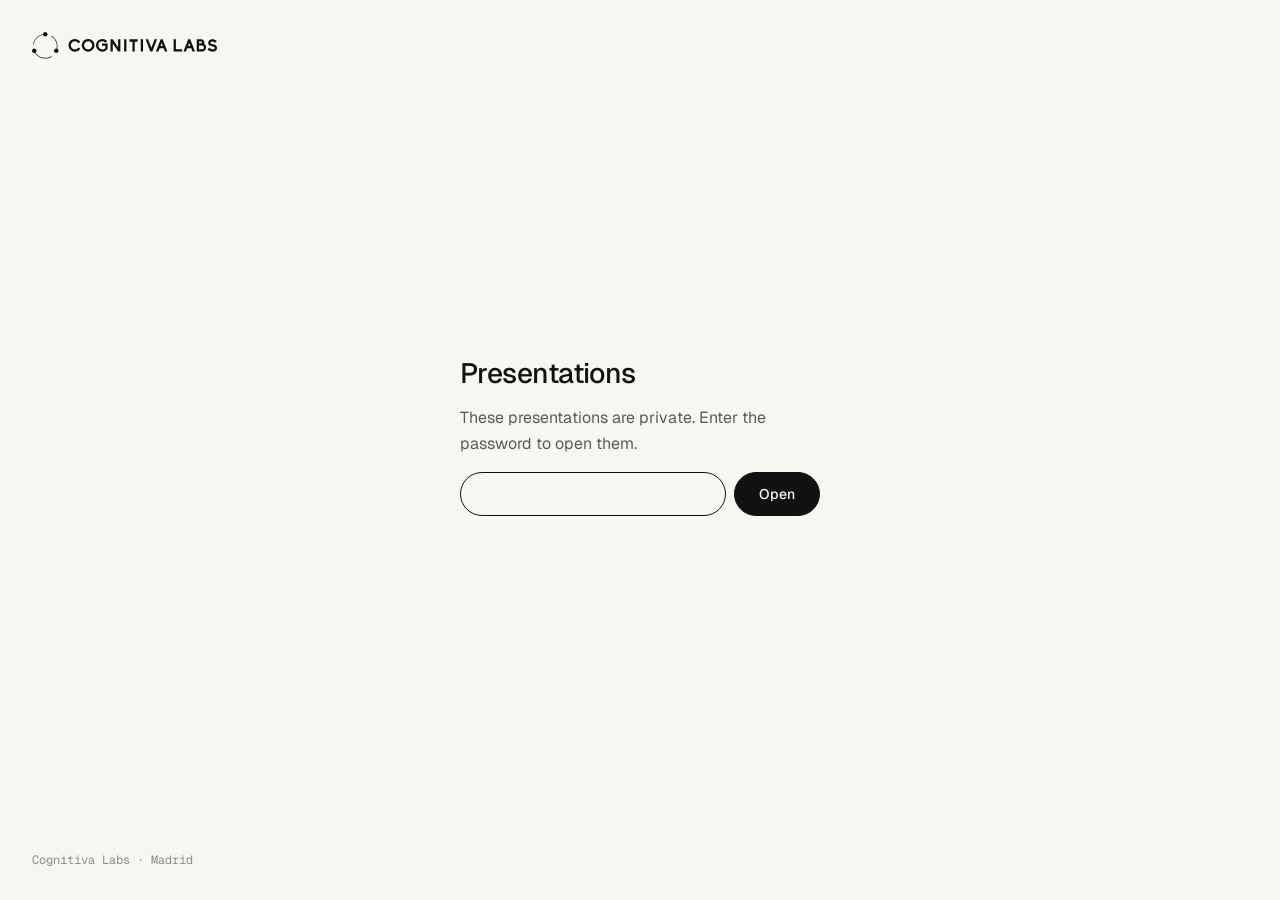
==== commit 73c24b63: "Shared deck: closing slide with the logo and contact details" ====
--- a/deck/index.html
+++ b/deck/index.html
@@ -50,7 +50,7 @@
      * this tab only: open the menu once and each deck, a reload or Back opens with no prompt. */
     (() => {
     // scoped: the decrypted page is written into this same document and keeps its global scope
-    const SEALED = {"iterations":600000,"salt":"uGuPfDWOjRIP4/BWrC1vWg==","iv":"XELzCyrXGcgEVlyD","data":"k9piXoYxCpZFc8jtT1Pcbp7qvL25kDLrnchmPw/AZ7RklcZbiiqWtbLAOtYYQc5ybLBSPngXazl1vDdtlIQxFvGihMwsBWk3ivIEmvHV16ElmUEhj9WXPF20xltTilpos+pJUNqdGCVA+vt2XIcFiHl+UMxPoBZYaQ1AxWxIGuTk+yg4l0LMX1Z1fe47OOv+JZEuwsUDrp2tRNKfr/Q9DcU1k+Ml5n8HPwYH5agkS+PXBw2v34AAzRVuaaUa7Af4Zzw96ntZO74kxgHx8V2gnlEfjw1EbNd1LOcOkdgPOyZu3mIqNMh2AehRudg2bqYdSbLYKqIPT8dqemA4lSKOHDjFKD4yDvv3umWhEgk6VmOx/ABAKvHa2HLUj+0U1nKc9zCS+T1R61UTRvRqmQgl4Fov4tj8Tw4sEq/[base64]/fAtScqhE8HbjEPMq9KXV+RVGmdKmfAijrJ/gFoL1/p32B0szAtkdfg8BGaFqmCWp+8j2T84aBJPKB+/Bti/v1coX4a/7l9TCPIekUedIAkMX9MyX0yMe3goVif93nRgNVKKSwQyoTzsts9U6hckHH24nnn+WooLp3dns1s/jZagdJxIoluVDeFRHqjSQOAaIjK3r+VhI7WN3QGOqonZA42uEolsI5R0NSkwas6CopLq4kDbjZ+xfl9NTavCgV8ugxlTskgu0ZEYW1go4RlnsGivEQXsDOM5D+isc9OYvaFbh2dZWhaNf8ZUHrEVQ+S/2j1OrpIHGAoG6wXrDRmrB+e/U0UEU1LWI9UnHdBDDac8tHaUIVlEH0pEE1tgk8AGIizK74o6xKfxLwGDmbMk90raVn+JN4cG3w4r4o/MNos0I/5tnJ9ZKWqbvzqRagsOj1vRFMxLHNvhZAnv+3r/B9WBctN4pH6/7lHoYMy+Xp+K4atGrmBUjuKqEJLb+59tMqLUeYsOEG3Jo/XRNi/nkFRwPporLa6Q2IOrXCe/4St/[base64]/Y2KgBQK5pWpm4RAdCoZoK796NVCtBuH1bSAr7d6NOSmdDGrKApULWflgvQSvaew/q9WD/TjYzV+OtDYlbjGj7xLKouNlHfZ3RDmCEtEZrf2Z6DGHksLytZArdRVJ+6a6EaXh/i3bSjhul2EdlTeIAFtyOCGU1iSikbMJ1BqdEJ55oV50eFlE/W4zAHta8JdJNMRk+MUOJT0PN71ecwT+l5ss2yZRDo5RXYlTZ2NHjkvy1kbXxuGT2NatNLPD/xQMRQXt1FDs+IiFgVmmZAKsnFzatJehlgYhlXP8eyjoefSOa+owFM/oxGsdRPh7/LM510pVaeTwOW0yPVnuEeSvju9EqtvI9Ywn+2Hc1XjNdFufo4yy4YxOJARN9Pex0L0Axj7lilIbutL4WhnjkyPWhmwCtpQX4pTWsClSQhB8U3ZyK1nzeIu7qhnIxdPfZHSyCgJ1z/u6r3Nme8yZ8G/3r1+mGDi3ePWY26s2TY37k+lPE9R+YbcxefgjoKDsbhnKfI3v4YS3NrYmx0LHKCckDZRgHmOvQiZ50T16qJx9IwXVxaq308py+/991AEs9PQUYjfXnMIn6/IZBJAR3HkspadbqI5pxWwSmM6dNQkX6QvkGedWxx4szEFtFPzimpp6JK/DNokawsHsYRJY4jOD5dIL5yros4JrcXwgXLvRx09G8zS8TSSnyAjUT7zwqb/l/uUN+4h9yLlesax/ssaSE6B1IVgRkbNGxOJPXCh/zP5MI0a19nQjpJzrgm0JQg/v40mG+VHRq959k0WxZSlQkyQ0nKE5NOoq6lsjukJ4gG5zCw3WamSYztrsjxdDRlEmVRAld562O7zeyMm9Dhe8egB2J/ekGf5mM0sItBuyFwVFJQAmXSz8CDiA61+3jZ/6+4OAV/8ZSkMWQ4gMJAxqgvYDAjCW+P6CJy2rV62RlM6tBXpShFgsmfyk/m2SFsKdAD8uDwBlEoTDNxUiZ7GE8zxXcemqFjfGw8vua2FKsYiDHrJcGFwQXHOY3HSSkNGWtQZ1XDL7gaxUW2G7+E/+diaJT7ag1H9or8JkbNyPI19je3v/+bArTc7q/s51M6qYk6Dgcl+Uu1PaHzzI+Ht0+PF7FU/opgCkROfBgH1E6Rs616A2e7Kfuw5IlYtHeKn58FKLeoTxjG0j6Bj19P/Pe55UeNtPpb6gW2zf4AHWe5lHvaSK67hgn9Z4PFO2rMPX1QTePzkbJ9ate7tbpLxciBIXLJtvq9n70asCFv8GUQvy4so0cb45ImILlCNXjyoMAfKst8sOe0M0I6XBp1b+B/OrLsRBfQ+3YweGIj1wJyByKMBfCVXQTR/t+VtrkWMEaH7zeAP1T2Rtg4I3FljvM+Uqu6s8RGouagmOF+QmmKiBzWe/KUGs43j/SyUpWJk8sefw6ZwFWdkumV8FNF9/v2L67q28cNbqu3yh+G5GsAcA7su+tD3yYppTGJOadWbbzgEQsq1IDohQ3H/aIMIrTjUqLcmlm6eOOmeDM3K30anSvY1QYFwhKgRH4HrsDoJ0rceCHtf2zu9tEO7pPfwOBtKM0ctHTCY8jTNRaEZxxVQAxd+BvqE/GRWTA2NHcDIG/4l433RqaZo4qwroe7/6JoyuyI+i5Fgn7HhHbOoyEDHEO6IF/0f+gHl1lgy4VfqRbpFUbU4p3VuHVxDsPNc+CTgZocZS5FQqCp+IumG6LqJrovwOArQU1tOVTjSEootr91eAa1ITajEiTCCTQbC9XMfpNnY6I/u7vHW2GBMVICyhBJRso+so6XknE4T1ouOLYv9ctqBPXWXJsRbM39Pfv+TjSb+U8YYlLQnljS4vsnCJ7zAAVUJx2um4FGfRWP9R+Uva6+e7u8ggT0J4YjNGZQaSJcITDmu5q5kxIs09VrPXRrptH/IapiEBJX/yc4AIi6cZ0dNmqFz9OVz12FNEH7cwd3hr+9GNPtHGY4ga+yfGGlk+ybAPpKJ+QchSbUGjLpdZGQJSgq/zMvcbPJiggHb44xeAUk9kNyHQRNAbgiM8dkJRg+oMj4TIVvdWZ1wPV1hpXHlxI1uTEC2gqrxJR9QYOsgO+Il/PR/L8r++R9dmd1e+Nf8oWbRo//4lPa/XC/rZlUeBBXyA0/lUKne6jG9XHpfg/snEgkoHyM8NOQYYrR7cqcPt077xARZhmE+60NKwyslcEJi9/zwRa30JW7wPpZYEtULUp24maUdBc/wVQc5eODG0bfx0HQkPoYSH8nf0RbQdA6ix5RHKFxzj1hKK2GfejscDq9o2OZroE148uZkCyCiuoyiiK/[base64]/NlQW/PUhRVAtseM2cZek6fGiIt6wnS0KgK/a993gPOu4UeY8Fv0OYClAvh5mvzJq48mwb/PNBz/6qd+z44GIgn8WE6Lb3Fdf19zD86Ep74pLRNHXYmQ8nKm0k339qR64+U6RV506MgPwTFRMCMD9KQTVLckOfoAZGFEKd3Wmm/02EkoLhktSoXVWellwfT05PE/VLP5UZUFaoY2tUUtuWTGcT9dCkDuEDy8ms4l2DP16XxHXmJ19TdXjO8ASTYFuWHMXaRPhcdd86LasfTLzgPYfNta0AzUL9xJM54U8OlmYbyHv7o2MqmjA9/nGumvkS0SHEC1oYKCt8UdqlkDU+2GYKxNEK+/D/Jssp3+58cUKdM9Q4Bbq3/DVnRDWmwkofWgIaafpbfoVmK32ynHFu1/hr15UUbqQWBdeT5mCGhOZk6M4gDAboA3pozgZpwWd9S+yOMkHiyqEcs534RxNKaMc4X+nDJJQDyK51ez3P3/l0TBNp4c93AP9LNXZBySHOlALo31x5lZnQQrXsikTjOnpc4mHL9Z7pPnlOYDMeNwx+a1NQ3pHY8ax+bden0La7LBoyj35dWT8sJDcm9blBXcRgV5AV55OBqnkqwpEncoPeatrNKTVRN2s3fsOVJ9WKr4HbeURHJcTGzD2GL/C/kOSVPJrr1INGQe8AYY+Xj2y27lVagV0faXgO7dqbHqxMZmo2qGF6shKG6iBSK5MfE8oIbW1UmpeP8JXY0QG7OYT8atUuH/XnpUy6DpSYaRBJOGU9tV7eqCrqCZ8O33OuBCIiHOC2I7Au1ayO/N6QEf49et+J52Mj6JP1C4FP/uuI1PWdmIZvU/ojuOZw6CHWc4+QSAF8H5xbQ58M1/I3CIqK+jg+MsJsorBbOK5KJ9tUbEXC1XsywMs/1jfc1Fd3jpzSci3IlCLZbs6r1fJMYemOhHneEQ0i84Jk7GVJ6Se27duXHCRd6tUkGuhWORt93P6CSQo1mREAFGxyK425BxNKcYFo1qW53UhkzGksRV0bGoI/mXw+VYY69U2jhdkAx9hlUg7F9/Rp0h1oioW8Qaua26SI4KsoazoiJEiPQFlBnEuHQPM02n4jqtyP+1JO9rYnbQu6kv6VWp5IGDLsUcTMoPyqWrtOmqxtW0EVttya3F+zY0NdzHP6ETOD8Cis+CX3AKteNoq/BvYMVpKzS6LjuvK7sgr4pwMy7qRALwhokD295o2YaVhXHq3SuEET7A/OUOfFKVbU7BVZC0bpW98qKD1nUKq5NVzGnKh/bZHi7pTL919fVfqEa/[base64]/I3ymg2ekZH2jWaMDrC6xU8oSzVgi9hSxM0cwtghfw3+4PIxogmdt/9ClEyvDV/MdjO0tL7BHQn5L5LBFVdeXm/mKiZUdhC8Iu9ydOb4Lr7ZqzMSK/ceXrbCdlXZlKonHPPiVlAfZUTx2XRcUr6OWyaFcMDtCI6JtwJbZiaCU5O0UYwCS5351uF16qFs9WXU9ljpa+lRoXJWeGGbVu6uwNV2uJC/ftAp6yPWBOkRMfiADbu03xwmfQ3W/[base64]/8yZZxe0teg+KRFmYl+U+wfsmVMGn+v3qy+P3NQP/PDducwZOL44TW8L94d3yOhdFtESM6XTIa/4iv7xEXoblhS8UAS7MU2UnJ5Gp94cK0vpEgKdL5VKD3x8Flh5ZNbZhuKd6SnBCf3pr6+0dMSqLBAI3uIbDuYPIE/UBmC9q098krVcRz0FyM1iFi4OuUak9PxN6gJDj40AViVSiCkXOs18tG3hDkZ9m/SHUZ2IB2fzxrunNAve8Tv65c21EI9/m7j5NopFsMDicuPFsBWeH3k9UHidV3m4G1gttAJ2mXTi/Lz80tQq93nvBONMEqp7lF7XND0R9ew7cdslM3sVQvyDUf/9+jIusA6zPWTMar7F/G+yKjiwiS9Ragve/IZFUFpY1MjIvgLNs+YEgXMhyg/O2sLyqFQiXJ0t7WFkLY7/AGkfzjJKcGkdhC6TXtueohiecR0+8QQ/gag+hINw0Iu4MQZYiExYRnAYr4H1bO/0V3yrW8382WlJ9pFVatrcTFUJ4+5t5UmGw+wRB3uvEU9fBhGb+vS/u1xbrRxi4tv6xLYN7bsAkHVB1BJWUNhLfJ0qPqAyaZcM/m+3PtLZb/qI3LpC+iR8yf+QSHx+1ey8wq6kbHtPBAW7C+7wyrKxceCwcNTtfO6bOQdF8hGpTY5QEjHnHI/ClnxrY2buUHrRmzPmPMHkdI1XjPXBQhsRNUkESXlGxDf51s6bed+93kd1T+r5CIpWJva3iyxfJguHN6k1jomySOe8B2MFRBH1uacaOO7fPOv6mssq/xOHOV6GEUdn/SuWWeQOMfdYM4r5aMRKPVEvO9GaFntcahoJp/27myi0hROZk/9ZslUpoZDYP5fBYCJBf/X6xmqMRZg+xVPUBqWZ5j0FURJe8x0owmseqI6f2k2QfI8rSOuAmC/7prkyU9voGAqF3D///ZdnrxuKro3fwC3RH0aF3YBHXmS/Ba9TGWn1e9WWOIIlS09chyxu0FiKEfzj3oTlJyffuuefK4l5sQolDAZtVEOj7s/YdMtqOqTXfF2n476lyZ/ZJX7BD8cNiDG2VKyeNC1ZxqS/[base64]/nXomQceARpy7peAz+EydXalhQDx7BR9jT1xqHUWZGgwe5Mfe0FzLMbg935GufkNGketJ5+lTpxf4OasRYlDE7dPaAA4w2YYQC3xj4BH+PEeO6wQpgFz8ijmWRtSSQ2CzdaI+E/523RwLpAg/lqg27OmJMyE4rfY1u8ELZMsuGkGJ29Zmfn6jCbMNo0r90CgGxZ7fDp4xpZl0HlNSZwphVuInkQFLRsOjC9Q5nJ2MPZDq5HYiYSAD/xkJAUnwqS/I6ZN1MJFRwapP9T+R/9+n9m3vaspqkrHiY0taLW/vCMEIZ3KmPZ1+Gedk/zH745fRdV3Wqj/39ayoYyO5ZUe4IJstBUdjcV8Mu0gW+7dxiKj3a9GvjYPN6Ai8qIozh07ulLLz/IoAyb3NYzq3pMIE04OADYICKQSNcNZ1YT0hl6QK7Rl8/E+xJKqDFeJxAiNggSYfsM+dUXwCHODfZZOA0wS7xZkqOm6cu9jwWyZAErUARW0dlaMcoip3Wrol8iSf8JYBqEvDlmeQnFfLocS56RvwjAiFRP3XSFZsific4x5G6y0l5v24p97hFuAqi2Pb0DlrQTrQ40gAzFC/PD22n9xu3ntSzVbQ8sM5xErOs8+orMzZ+nXflmSNA4nj+N10GoC5QIxM0Ecb5sjkyFTt/buLoVGimkr5x/[base64]/2a7zmLBTqwxumQ3bJ83+/OyNzL+4PiSQYObXqHnCS/0TCL7ZzmwVoa7G1oEcWanAEn/9J5gL5nyQSBs8RT8fb7V35VRfZ01IB38i7Qdv8e+NBhdwk4CaCMXvDm6MEbwpIg6Lq+GYBEZUH9uDV26yV8rqIZKonQs4ZuQg3i+rAn9syKd4EZAXZj5BoI02JzIycWYL9kGI0fgMNGBQ1tMISZci5FXa/E77UtfqYsPrgLrid1kDrJ3b5/Z09eiBGmPlfSJ6zYAlpsBurvUKJT5QoX8jFZOL5gXyMKZfMkAKOlZHLyV6eAFU15AZv7s5HqvkPOQT2i8h77p5eze2jfynAiXMQ1iY4ZxS1TOMjJJdogFjAiDd4hPKAQQeYbDoAfvV4DP3qfUFodD2gQZYiTWmy3+XdDwA8aw0CftNVt4z6s4CBrAxXuw7/F11PTj5X0Q1VgX/5BQHdrunyJyd6hdfueAn+4T3YIwzVK54yS1+3JMag1Ly62EU3DmmRPRlfltZAVmZrdpGNt2IUMCkeX5gv0E1r9G2uZOx8RpXzJx4+mwGIaRmzMUzTEfcijHPswM1dvORvQZk77eB9FEi9Dn+IvITqsHd8Lkp5CAm2oq4bEKRohyiWQmQ+cYeaAmC0bPUiu/fuKpYD1h0InCHOidAjK9OVGH7yB39yHu7MQd1PnAyD+mE5ar3swbIR9ZDBKgYZTDG49mmQavb7esUSmZSsPB4iVpHPblSXrAMxPSQftECDyFHy1WOSerx6fmxBsYmPXbx+woKbCgraP1kDLyUq9g6vKmM9crDr4kpzrDoDhMXHRO3BiZMh71YFHt9jBRQo6z//8hejuvBBeijE/X6Hoz+6qEHsT55ln79eKsdsfEYEJXXb5FJIJOw8rDMel7Jo50SxSABpvAc/2Mp4CEgB2WC0AEtp6IMiHUi61V6Z3jTzVYbO2umXwg76Su1kXel4sIlr+6nSA3WrtMW6US/SAE6/IrcmwJuNy6tTLEilLcIXmSDVmGHQ57ugLCZelbKkebkgUfotG97uIsP7Yle2JZgAJKZ7IAf0ge7V+p08W6Lf9NPO3HL3S+pIwfTdWZcm3Rpjlx9SAJAuJKQMm7cINYyRotlZl6bAE887mLV30o09LBVXfZ/F1cS+EI6MUZNHw9MI/CFhD0EC+M1mLRivOUBxM2FGPPMDCxkmpn6P7Z50tYplIMh/Ar0lMW6qbHGoVdLoSVzem5JSlfvtqWV2VPSnTWvBB7Caxog4xd0X6xEPMCNQoOCZtmZSJLA/R7nDuUtUvnVqIobLDS9rl0zlssNOocy87aArmqX+pnVWR109+j3AMzO+8h26/cPJFhCnhK5g/5DAtj+K7o8CKuEUPaPIUC8/BuH0Phk1EwHGjc2m7D4CI0iDS1j9r7wsObaCN/xubmUHbKFlM5D3kunX0C+MO+gLuTfTJC5nZtlX1vEA65HJQ/lN/WS1YPn7znJ2wpXejv+Tvmw181DdkcstvjJ23HMMQr0lR7iYQHUTp1pEKgVtuk/[base64]/6Xs4WvBROyVelwKc/6wCm1uI2TJbZ4Bj3WkFSSXEtEIuzfGFW8UTjKuRISMPZzVwJNpsBjcHs7Smb1oF5x/KSj5/ixx5xmzu71mGspdKsDkp2C4Mb8vFuELooY+oCicfr1ZxuCKAP2gc4RG9t3AU0lAKbfnwQxNfsQwN8KazSaR52MI+JNNpJ/0jCDGjz/FqTv7pC88AIYcAx/YSFuUZUP3ix3HNuU756br+3rcVOjcyfcmxfo43ry/Z+WYSPuPqmnZI6Z3yF1brUxh0Ga9eKELFXutskX8TQyqTKUAjFzbhg3Pu0nslHGfdLtq+lLnV7BmvQ66Do+8hO8Od/V84S/4I4HCej0hp3K4R6nvb1tFsuIbM88m5a2XDlTisQvjYYOjrl5JlGaD9y6M17rFWogOfqsevnRUjUV+GQeyTB8eAuMg1tZQrNRT0cD+39Zd3bbDvkVsO2FilmSVPITdBZbCRupQ2mrpACbYeq0fBu9+uvVSBrYs/[base64]/lvzJXQxheADSKKq86zNsCtveBaIyb1IAvjm4w6WIoEcrke96YmwvGbaAqIeQU1c0mZ5+zBZjv90YkbULFr16jmFiBgQcFqSwt8KmXZw5Tblqgex/cv11F0RC2SCFI1IM+xoUxVk1S/QMb+ZYK3vvJAA/DrkkhCiTlwasv4NMXSPYTvcYL2TDSb/lfuzFdL4W3EHaYCEWVf6CeEothIA7NnOOuXCwrmbFarv0zOp48VqOvDfIODdjRD74UcLmwpSyvv5mnc7sXYdVH77nJIIJsJQGmr/yrb368j+YHbqFiOVoZ8omCEmVZ2dAxUy95UMYtobeFnjMbRyAIln9BLt/[base64]/07scWlK/GA6zLwpa5h6cqajdGM9AC5h/tHih0x68Cg6LoonL6rTrSMMpqk7K1nnJKVF+coDKkzp6B0o2pRtV9SDg+uUkt0pASsHTqsdzagqAHvgxfxXjqpsEbQPjtDLiVFoiiVDr0erpDSP9F7luqTT2/[base64]/M3BbrQfLxy3BFil/uPiW/+rcB7oazUBKkzAVnBbB/z8IMoJsM47D9Y2Mm3uGKWPTTcIn4EB7gNDPA2X6dIPBnd2MB7y+P7ineltzcWKwcYwJi68tTlM/4QDmby0LLM4YX68XlOee74asuji1XQ+baZEIQNY/ihwYltMYs7WvSOUkIYwLBYEJCCuc8ycN/YBNNA3fxvdUUFN/bMm/l8Yvb+6fYs7g3Z3E0AFv4U2hVQb2fBPupT7NhfDrKNwWshvMZFj9/eSCSAubYTwifl+enPVZltoUaasML5VCQ6NxbzLvopA4lbTP+ng6mw/4vFt4CSuSHXim0Z/a1ZaECP6fdDtCx/[base64]/3MY5hT5sds0YIaTRHU/W2Aen8syx0uER5iDpwT+V1IZaXYJivLvXHyIDEDnyejVhasT3pShneRPVNFkZ0cFMb3AU6QlOTHdnTy/+SqYo4k3Kq8KjUN1b58SvaErKCFZOoaxSxcnHszd7KoXwlxG8UktOYClM15HSmwNYFOx/KcJ5i4Gm8HfbYw7ImLgQC8EalGwgeyw4oQlZ7tX1eWrflUm1WRIis+namUfSX3trJjwdae7om+6PU0nyI1pSPXqzTQYShi4226Zy4iaFLAKEcZ2ynqcR4AyBnFVeTfbHnu2OYnRjfhsduhnrMo/2pQK4unOISkQBssXkIlo1+0PnVMtV/Y2qtw9YR1O0aiMvwQPBzVEYmng9jue0AJOLFfnxLH8/byx7oujqFCA+KLkGTF6uF8AdU+MAkmKQolu0UdoE02A1BtOd9F5bv2CRwylRFr0NDsZL/lWgZZ983e8jYs5KMDx+4NARbhwH5GGf4bRtSvK8Q7to9K5P+1VdWhGYvYc8+28UkyUwklCcUe5DOPdNuZFcm+BbRYT3quclP5qzIy2tlzMm81Xa2bL43f3riKXqkkt8p6gOmYAh3/nrUjdx8LpKLJx92vnzVPm4l4vXZ80jOcz0tUBGB+qs8S0SxdgcuBJHlRLYt05aDr7GU/ymU6TJ0M/b2Ff3XRtjzuHAUaZe/TjElytiMwFaWcHUZKYeD00WSoaOfn8VeyZ5D5fFb2uoy5C0Cyub2tRR8x09Gw3tVqT6MgOdrrmX5ycun/wFMk832h7yYzSCZhDn1d6FPEcnUKji203zRZVRpOChGPpibMQY0vhtTjSpfyqBpS7lH3i8zPOWjHsN6gRccA3Ah0DUf3cTA/+AzPWF8Cjd4lAbxtkJQDOs8H5TXr8v17WbsYaG/ziL9F3VYmS1rhDNOaC0dGtXiOwm7TvyX15x8X0K/UalPizWnxNedd3DxBhLHkOgYiTcx37YRH/SZgq7vLyajsgDeDD4+QRMLJil14v8lluATY176MoFjMqLvPRvIaDb0q1O7HV4CDnakMQAdAxTubWcfLmXKHSsK69AtRGG/ykxNdJjTtMeSRKuVFtSNUN0La4jUyA3myNjVvOONexuEayO6dL+KRMz2ZHprRl4fr3d8CDnM5LpK/FbaxHCsB1jtzgjUYmcgU9uq7KYkB2JsKoccs9KUs1e+pEtMUPgj6oRqvP7o77qLihPzRYQIxo1COVaP2k+8vLYkGpwrJBurZwMr15hvzw9NVo+BbHMfi3of7GMcR3Txi+yLSOPwhLR+yOxKOJ1eacnGLUtwf3/thV6hGanniqE2B3mppe0ESYapYUe/lQG3LaJwW/yYOqWzcho/s33lH0vSDGMOuCAQtccbTBX1MYsvEoo/RDsntORVajBN4R/DJzJH36KH+1KYlv7WOJ0Lyrfpt9pVYtYCsPUcsSaCtGW0Qn9UJteU0K+rSYoNkpAoS4bw3VIikjoWfwgv1AMi5JCD+nND8fEXYGE/QT5veo4wwlOiTmMvYmfosodIK5siDdDCvmPUidMTvBHa4BwCPx3YlZ1DR4zQTm35J4S77WmVWgkS/IPRbqViqUxhUtsEMc/JqRUUZ3HyJLEtHFXKQX3n8QLb4TmfJZviqFamjC11DOukHaIVnMcDXEPP1mpoHAHNxaYBCeuyHwCH7fqwk5RzhBBmQjFn8sbZ973JhdUXsg0HmvIVYMyO3t01N9iRcaIoVDZ9MRzbIJXNSZ3CFzl7uEcC93Yw9XTxSS+ys/Ag8dhXizP6mfy2p/ZIIIyyJnfth4ChihwFUR6J0EiryJn93ET9o6d/c7P6CekZ1CukhcshJguvPwHBi7gRDNQ0t0rVCuCmbuWg="};
+    const SEALED = {"iterations":600000,"salt":"87H1WQ60OtjJXidZHAfgQw==","iv":"fNQO460QCoh+I2Jy","data":"LpOhSX115gjE/XyjG2fftxLTko055QwiAjfsxaul28dhxmn2WITx+SSWC3DIrajBWQ8qCCuIj3ElJ9I8fAddSuf8ye6zVUVht2eoPKYaYtr4xBI5DNhVuBJU2UtJYRO0PISL7OuT4PGoK208Z8YrP/g10HkoV3TQK5EslT7SrOhknfPwld2UiSFuKtvVZgW1Pd5Xl98hazBPdTEiKGOMqFe+1BrD8APG/SFG9qBa+RjIdd7NEW6wNPRnJuWzqCm8nl9r807LQHlcZ7B8ZMPcoh8XXwDhPTyrjttSbnjA2jCcJm2uI4O/[base64]/MJYupXXn287GJYOUxDPFHKUcIObXBgTJFWpeKxUdJlFeoCEJNsXpAW5PBBoz5rBXtM4iB8XMrn5SJouv+uUnmsR/COL4p4b2Ktn9JBlf6KTdSvwtL8OS60Oll98MBsct//NwzWVGBJYD6TWN20T4Rc4ISR/Kk+BRqBD2DIlgd++eD9xkdcTsArTQa4e4+R2Az1bOs/iIibfnbQn//i0V63/qwhvvoTnOfEXg5LjuM0hWCSPJ1PyVwZoZwMgUQ8EvDGA80OyV/[base64]/vNQxdhFj4jbIWVCLihGS9OGCO6WBqlIaul2uUIF403pBKuJWXhBliHC7U2ZUBJIlYV/4a7qmUk1qxYBm2vtsIprz6GDK7f9OFUCtAX5jpUoSqQgvItnz2XAumwfZev3mi8mv5vtBvudnkedg96iXbTvwIq5Reo1xgq9b2LDwfyCIXvv1X/OYzm5bJ/3LQWh0W5CN2AIaVYvbNodBN/0t/2gk2WcGBjL3qV4hgpZRb5CVS2vesxY/4B4aFFH21YKMaWX582tFIygD3mtcykfgWmzuhCG8/bjrERg/THQqikKruYqUTS5HTP+gCgt/wqo11k0NKSBYB8usntWABEiv4vnPYtjeRktj3F/f+0zNSwProj4rYunZs3qXmgLxCPsxudobKK+vjL47ej9PfSlt+pIqGphHRbI8AGBSHZfPXcJe4/Ov3VhjxQePRX/cAEyyZ/aMS9ubZpSah9bTNmfEPlsVC52gqfa+O0r1+mwwHVd8piGATAj5da7CkMSRmmAhxMQdZ70NZ/WzkTT1H0sghaWWueN/esKKHJrOqO/pueTD4UmA2PQPHELPYsRhtSeyIkWF2cpFGGSCUC8mUXR3K4MPXQaKFP4vJfnDsXg4kPaNhp0PChZCLXMxf/Y9R9FCiBxtlS1629OVMsPCxDx/9YOVmgaxEMjrqrIKqLIfGcJg8cQUBwqQ9dZBiIfSln0uBoRdZDPiJfEvYtHPp/wG2liHTluE93+uR0vCfFxbE+rt1iIJ97T94a+78a5eCTr0ZW7iMeuLbfjWHSFrntWxgSNGXEXdQKxEInh8+7aWcNUJWZVfwDOJf/xkSFesYdOUh+I5JRmWiwu3jDOK8VFLEvasb70hZSt4whiAxrG+mXTVpQ68sPJ0rSodM3zZgX7xMtISYtWlKAcz59I+Vvz5RPk5tXfvDrXUS51BC0YD7iSI6S2dJrYkD2sM415GXwXueKA7QAzAnDBNY6cFkdt70z/sg46St03Czag9BJdvAB2ckfb0UKQ6+//4bfF1VK3ZWL726XdH61hk6ix/eV8E5++QPNGuWsWUsbx67pURWX+CZLx2tkWkYBmGPTEDLavkdafkPz+SL4jZxnEY0pvyUz75pCxTGDaGgNm8pZyFi8MhgPN9Poo3HJR13tmhBiQSo/GNbEJcJUsjc0E4WCdf8VJpOWUMo1DSGJxLx21ULBMRATsGuzwGsNkomvN+t2L6d9nSI2c5fnKVuz8FWnGRQTY95KevbujZNfF0Ptdtiic0jOHlXDApqz9fOAnJsLTQkk70eoo6XFrs0z2JOBBNAEmZyFQm/+8vnf12LQMkL4yQzphgRjek0WnfnyEsu3vHQdfdB72+mmaHEMgThVXQrXZAWU57f912U/6aRH8HiIjg1xHR1LIhh7vIiESfdlvuRp/37Sd817z3hG/PufKTPvfuQH5ijPPjzXIpV5ViCSAZHvsfkm8aMhQnZ9CkZUHQQOg/AdeYZMWkAYzgYy4BAh6cibj+CLNhph7gD8MZOr1FgPOqzADlI+/3ozzTLmZ1AVMriChq3NAaXx5M/xw/HR7H7uVAMS9Ba7i4dosHxIgcFq10iIahzKzUgheNHXLK6UVmp9j2i3BWDtjRj/jUWzKS9GWdz/kD14QXKYIp7jDVUggfp232BWUm02ZzE1mCd/wGKWFYWFtYDZRJN/okusfXf4EvZrhFRkLzqqRkuOCTAfThxJQfdsD0rMpiJ4U/hmbqSu17ZZ1l96tKRyvJHMQk+xpwyj+Z4qLRJTS1RV3hktEIXTyTlt+/fpidUbJbJCVhxDWNL+8/x1fus7MgdoEAOtCdoKxkJEw1FV2ZAUEs1Vq6thv3HuB31GFHM7Hlwv5Nn4Ky96m+KooXigWwRr2sIpXmupOgGpM9EKcsFEqy7KnXuVtCpxwCPLS3uaK+My7MfcRbU7Ytd5hZlw5fe+LOullavyQMANJkhkTZldO37urk0GMX9IZhtHe0VqjWsTaa/1KFEc8whp2Ljp8GyflghrE4MfB8cYwQ+eodk1XJthS4mxuNpjoRFkR4Co1dGlbMgFSLxK0RwbwejVqCw63+BKP5EzWZ80RhUBth61PMjuNdFM92diccbRWOLrid5pfnuLtXBXN29536sl/ph0OEOoI5fJPgtgUKttNT8IiSd+qaHY3KkIY0M8PimF8D7Iq1ico0x6C4No5ASPwQD95PwMUzfL0NsNU+AxLId3mCf42MmafJ83UselLU5aXrwpe+eUHVUeRqei8ca2rDzlIpS9WVcYZcBEJgfNTqr/Ki1o4jRaKGBa4YdrnKHE2t1DTjIZn5ySgdz0SH7oM9g7SQRmq5C8NldJd/Ony6dDkE0Z90hY8rGrWlSoam7ngzD6qXu2M4Rcn/n51cwEfOP2M5WrkEWbxFhsBBrEDQalEmOmMTSyamG/NStODtFKhL8DYUFproop8uAQvr1Ze9XikuQKh7SgcU6hweh2P6K5//dDNZPEjRofeGv4MfI25Dt4QRp6320wmljENJ8TBLIE2HXDiRAPu3Cb1JkEyI4vI7W8aDAq9CGSBP7ACxlurCO8QRhxwb3JhyTpfIPzn7A28injmyChwqlsfUNKfkiTSQdQtAgcUBIGVZzo/BWhThc3XpXzB0VBmzul+R5BYPsKtsdpir+kYiDy6cKmCUVcV6T3nubYJeB5Em8++aBTJx4LmcvcfZUzne15MTbO0C7Y2SJdD8pIpKST/bS/+6OjjP7kSxR0jzHL/XFbeqEaPNZCXAnKbcaJpmGv77um+PAlu4rXafUKCJeTpqptUcD+MhvlFgesnNjW8R/aZa2XvUf0J4gYNhk60VAdqqWo2WIf1X//f6T7G9lXyjSLyd3jnkVqwXFaYY9R94jVyTOSC2JgOSJWIH8mpBH85v6rWFVniVNglyZo7uh97nrAxnum77CVBdc5oKbfQFY/jAPksiyI/b4a3wLF2ftFqgmlGdZknbtEIj9iCez5vWdI2fWYNnv0Ns/J/SQADGh0lc6TCnh2aw+4M58da+c3MFh6FkbxIakcSqm9M3GfiSwgtMHP/sGahBHGW7HDkLQwI1lEGgPzaGoZ/H498nhuTWJ780UNx998toQIHJ6CAijYM/uUGYNO4JWg8uHY3Z8A4M6/Gf+BgtiYa2Cr6yEgYerwrhbRrgTvunpqQmxlxkU9oD2D+An/PD8NWxb4EDsMOA9k22zNKSWQbrh1YcXD06fdwVMWN8IHDo56oOon4SjDOAYXZuMhLVCmBIpt1BT52AMSkJldXN/cFp42HB/ByZ8ZrGk9XLdnoKnIPNJ2td2+vJy248o017fsxT396hi4Ts+HaCv8Hqn43q9jLib4bW8I21x3Z4rqP7x/oazik4KvVsSCnvpgQiHdOy6y0xR/R5xQBEYGpcRLLEo8HXuJTyn7HXinXyMj+6wlDnrrLvfMU6bQ/f1jYVFEuFafREvHymZc6gom/LI1xgzfhv8fMarhPgvy75R5FMvOGBSQ9PWM4vQMGO4Zl9ZJdgbp75ffCbhr+KCaHPhdbeMB9lo4/k5V1KB3yU+hfD6gpBkcpZQCxBYwQyh4WB9iYCZzppmtr/sJjzJQVvSXvL2+JYGsaFTqu0+QaRiSZ/TGduamK3Bn9K389qWb9e5U8Zd3/piqk6cV8FzAK8z96DJR2i+KtbOE45DURWSXYP9NRYRkrbs9hrk6u+Eq/ISRN2vqjOKS3rtRD8nHSM61yftv3AArDdvML3+0Kmdf2UV/[base64]/RVqq4kEBBpqGfQqhm4LCgyIfydzkluFD+/J42jcZKjKFagzn3TRdH925SgVMxSxvfgw7y+w8QZnMAh0+pBTw74kZS4WjgfiHaiPxzkQjvtttgZ+cFUbG2hW8J8fXHAiw1YwInCynEM1kzTg5JmxX0wqIw6L/Rc8PYnHjWzVWv0ZOxUoMitAJinH8VIktO0xIlf3Rf6po2aoYgBXHAhpKH+y2o0YkeMzgH5HxfKPR9PmqqMvtZmun1XCrUiSmMzxVsBt2CsvU0u2Lu2VwovkyoFjp0rr9RPNEuAhiITp7I/kxeMVaMm1Qw0pbB9a+VOG+05ctE3JtNlvT+OOvIqAqlLRkk5CD2tubfp4DcCtPJXBCiMLxRvtlcakVyA1L6J7lRCQcig1EQ/0LzRHcXZS72LUs/GNLTj6uTexQt9SE28juepDfnqZcf6mFNvxeXHea2IWb+By/7wZkx6GM/[base64]/k1rGBq2mgcwIS02QTC6h9Hh585nhnoty3QZSf8TIyES60H9MLkYqxD0hxKAy2sHGjOLc/nB9ZdzBPGNOF9j7NwbgyQpxfEyUzMmA8g7CFy7YL34MjVQa7iMxIDiDlT0Rikr6zz0fnOud6t0J7UnsdHVP0E0u9lUqrnp0hGzk72dJJH3m6/Hx8gwkBdRwVhtGs3IxcKJJYOF3XHe8HMzGiXtBrlDVdwzdKRELG8RwLwkDWEIMCftOxsXiKcMBw7VWRZ0kjbIXJT+n8RAk6hfgrsB7mcIkBAFJP8JrsaweCfSPkbZq48e09UCjfjpX2KwAXPgbDZMRXMTPU42DAD8THZD20N1+rT/rCN2nQFXZEiaU+pNJlrua3TYGhKF1Gw0OZHDOJR7+S8sADdRAUUnTdVDFXWVV7b4Vz3Yqd928+yu+E+mt1J3vEeIqmwrbOnLcv+URScBERlaKnJ2JpVCs1Ov4UfG7OhBa7ZKHGul1tf2vMheXIL/TtLY3QhlS9d0R9l2NqtFXSsrMHNsEVBSdedIdkt8P7c+0RdT3/[base64]/N3HWo9agG9GjDbJ7nxQAkJnvuHiE3cHL9Exe3U6drmczww1YrMpETPQ6UtZIbQQqKoSWh/RGpRbgu3lb/As8ET5g+AN5+X5KJz6S9jYSn3vYsGt6BBQ1lqxK+AOKNr4BDdodoeHYpYhE1uF9uwdC6qznaRUPE2BFCPYB9fW5M3c0ah6MOa9YmfLS/xe6rCpKRC9vfh1m1utsrXhOT5is1PRHqMtZidV9Ju2J4Me7I3WLxX7tyK+i2gj4cd8QHa2T2CUCdfZZ8Z8WSWBwdVsERMt0K282jdl/kVrA32NdDJ/HtxyfE584UL275Xmou28JhPME4vD9eeeyFs1LaXuuVFamR9e61tsF4p1q+Ma4YlJ33W3AEhaP/AWZTiYs+20U1K+S/D/RmdVigLmjoZidkwPBHTfkBmX+q2hnoVHo7rlC2iTTkZ9vn/ReFbWrGS6LTk1ckVEB06mPMfOkVj1OfY463B3/Oxshutip4mqQv+tzNQLm19yq1TlMi4Dth4XLzEtE4ZjXLYuN/BlBAsmjOaK6L/WXmSeb54z8Drp4zZZgUxhmD5gU5YNoPIiWAWrdHMgZCXB2MdRECtPGGAHcIifhSBqVtXOjTbV0VLbZmIX/toPA3e6WvY7OKZcn1WvqqyRZQwmI+HY+IprYCU8/PuZC0nZ0B9sokEpACvk6efkm8OGyWZ0dTeuyiZ3FJ/Gr+Ydgv99/0ww/BOn1Zaw3C/8NdVms+n01Mw7iIMzqvy8u01DfVUxXb5aKrG8QHVBpSKZwnX1qSd8X4xdyyBvYxGN3YZaJBhNsoN7wY1CD5nMhT7KCvP7er58CYFtNC8hFPGl5t8NnyHOKJzuVzfe4cF9vpReYUeTy90jGfTDgNmMX+N0KKez03tGjJbQn5gv8nqHEH8ja3QxKzb5njpIBw/UVfjq6x2rwdipDleVHxlPy1gMSxnHWP6/hblDo+k87MC1M7sTpbl50NVT6MySdkZHbB82IYYgBjJvW9aqi3P/rCEQn52DyEbb2p3kttYP3vvKbjqwsHEkHyFWyqf4zY7EoC0pEB8wgexdsy5zblxGflvYQ3UcmdRTe/gJnjo9AWni0tWQJg8ZTiaJySLwjN7AsRrSeBI/xvaCTLbOkp5RXdgyUBLIWnnHUTAYyUPA6YFvklS/xRklroaRxi42d+3TsPBv9fTrpJpsvODbfe9i/cg/qD4d2hNDn4hxcoQt9E7XW+ZUFXojZmNgGfmBRRuHU3rM67faA2606S4gOw0sd/3TKy3k/MxIv/JTgimfPUJ3SBvWeysQ5k1hSQURjREA4KP8CvcyKCOPSswgQh3E5ibH5cHPxO4lapxImaBhMpWOmKw9/VsVYrExLZhDxRkIsR64nm+bWaY9Uwzt1UrlDRDSUmk8C8g2La2oIUpjRH7Tl8NOuTBsu+uyokhJvYia2MrSPLzVVZY24t/+vVavkhWQkUTAwc9LcyZh5o1/Ua9wPTvDYNpYeqBuujyJKNdVxHQZ0ssyb5vtq2lnWJeeUVpHX+vHpZ9qVq1JQHPzn20WZc87XdIV7k4xDKmxKkxkSU89RDrc6Uv92hgLaCGbEgJzHt/jH4S2MQxjWn44eJE7p6rkcPLNGrfua3jJQaImeEGhlixObOLUWgtvUUHzhmynRjMAUhcrJb1j9mEvRo1pMo6t6Q9S12F0kQYE7sNH0ZuqFKIyQCWW2iIAFspA7IWvLI1JdBNepW0YCDpSZ5OXB6+OOWw35Nvbgb08vmbSV8tXQ4uzDVKWuL6rt3nR7Hk2j/7NgFddhzqpbP3RSDwVJg3obkIrXWGwWNvXTVpjptN4Zg0RB4zfqIUJ098KmBGli8QNUXxDPOWTToRihngLFaNDKTy7wPWhEsnEQSd95jVGNxG9JeTa9sXanQeE3fa5Dlponmphtz+p3gVSTcRN/+utDb4HHaeDeRvzjw66vYTAMYrCjdXekYr2LlwbYiry55ApsEoBFS73edeVMR/sX78+0q9kSymj9qdTXVGVT9ldWE+dALSl3JjV2S75LazDTfx4kiTZDxzZ5fsXkwO5ago0EUvkRw9haFI0gkHlPH265aII7JExvMOGF1v6Osu/3mZeceKpBi3AKqDKOd1qlfHPz7ZIimHDQ06d6JIGqOMjrenFoMuk5mXLXEgZY7e07WqlUCTEzsNPZHwoDiDGUqKVqq1UrmUWc7WbXgFSk2k9asAkgiXPj0HJuOB+wB2sVZxv5FfY5WVi6ZMTAJeiXmF/feC25Izyh72XgeALcsNcmMXVLEQE7DeLkIrnr+00mCdFafs3bf/MSB9clNQ66v0iQrzrrkLZcuGZwLg1h2RhouSpImp3wOR9KfxjHZouKKMuIRMaPBNYYt5UJIXemUYA8OHbZNOSDYqT6rMsrR4KVO/k9i1muGa5Q3q2hMdQh/akqWNl6KionA7FrFib9fjpKDqqBXaesoxX2W2iI4GlooKIT2VxvLbg3JzEQPjmbDarc6m+DeJ8TTcwcmcRAk2rdCdB/h9Mn1Hw8eQzWiCAViQbx3njDXCxXHyj3/j9H1RqkiSntAkeIKV7WM/42sD8FJ/NBkS9DsRApluTj7bj1lKKKxnTVhJvhIl8IZp8b0n7LKhmZQ+Plg/[base64]/[base64]/acqvYwApdadYf8vwf0AiPpSrCgsS3sSCb+oTD18ol4hDFZQHw+Vj5f17KDQGt1LlHXjj84fB3V1oYNOl/DDzPLo0CvaU3CWq37mhDtuA+EBaiEe7DkpZtH0uBfM45EnQH0Kyx6+wdQVv4i9CGOHGsguFaMX3DiY8TmUJnqsTQBXv49skKow7A/zI7/w0O1mZyFREHtI2PSZxXnkRfHu4YSucmnA9Vq4YDwpfMLRsEzaOYuIXh7pEBsGpvRub7qfh9YRzWEhjlF+V7dFIF+qf0uwynTk/uVzT3KE/G51Fb3Ys6yhBNfIs/gskNynz5Up4dqMggATM7ZAbBO8G1HPQo5bDkVl0+m+K0m58a3IE/ILa9UTTyKopnjADLQQfoHSMPJcYEmBH/BgyrCXb40lnWO5nan/H1p0RJQLPa0ovqtKZfwW61Dbq5EAFlz5SGGL7umoqdtVyhOj/N1j6OaQg/V1R7VN+H80cgCxCevOdBmEL5CfMHc6rZK3vNUTIVRKpElwrpIfI/59luJ94nm2qlMHo2nECKQyfVv0+AR0nO3rSWXtrbEBV/T8lQy5hNLC1lwQRahG/[base64]/uKW5hxvby0M4tu+0lgOC+GwUfQp64djpkasX1N51XFM8JVCMZATwmGk7+HDNPWJ03FaBYDULYUUP+nArz0EOr/52Bw/2ndLFuVmp1gHlSPb0R9FFZX4G4L8Ivxd4AE4i3mSfsv+R6/aMWLZUE25nQYy+O8Erxza+VdbV8nSOHhtD1jCCpX0He4whxr62unglTowVZKxXMOY5wNtvskMSwZ+XCh4T+91iKEXd/IYozp/1d8Hs+MdVbxknJ/zQvSZNXuniSbOeBaQMMZ8LVTzV+WKSDLz7imEMz2RP0r6xPJmzdbIQguzpxii1h6xR7Z27Q0cT9P36Igp3hrBcMkWkbbPPcySR/6jDbz3wunsDHSUaEAcoErxch9ODdtAVL/sRQywazRD8rLy+g5Mypxb/IZnpiWdcbPe15HUqPdASG1sBr+lLuYpoDTmz6k9HLjvBHVd6p5s3S0yb0LTpTXDtJnGEtAtEcDr001DfsQAuOC1+LMwnLL0eiUQgTAguZWww6wgQat4v3hXJAcIiRCQX7MuiE8C6byT8m/PhUhf/O3laSpLniPFSbHhLwzWCwDRX173JwtW5xaGSOyrQBV7KD9jZRLHLIgiYcDcEJArEVR/gxec3CHtBY8BvlelDnjCY5vOGdwGDJMKd7mLUmbjXq0Lju0S/voMHBZ3L9Y8XiOkhvYi4277qgYIniPnsuMgOZoCPmtGC694n3I0YWIRFXGWk/j+SCY+oWWnfxR5K2vw4oVgo7EKBTAB/OOa83ZugQn67/KbBpoT3jkm5KK84HiP406HynB0HLIUVuwxPsi+ftJaLzX4Wt0JKNOYyFK3kO2HlMjQn/glUggmmnryII1RvhPZn5ae2obZGXPce6h7CwJy32pBSarLSeHOyTlQj+txWPA9RF84vcuStDoruL5UipgM+ZZS7WVuRzORilixCPB0tim4sFUeSPKYP//auV3Def2/cjP7ScvFMa/n3mdKc12ey1dwnI23zjr5WOJbNAK6jTmJKhEj4Uv2iURZdX76Rlak6RG5UW2rzcHifh6koYw73CWHOTpInS45CO3Hs0/J3A18vGz8cbYQuhvG5eWWeNKupHa6YkB4+lES+N5KQKe0GAKGjwyehn+rUpvy/9Ywu4aHwItesQHoDEAnpf1jA7hMuly2rp/aR8pC8eW+TuDXEElTfT6Qz2pLA3Gjkgof2ERsDsrXyaFuMpfYNpQu8sOBWgq7O7cLSo22TARBDek1oAJzm0haAQ3DrLdPxZ+p5HXGF7BNdgEmwqi+3uME3+jZpqShY+eyXKyGmXoM/ZVq+N+AK7VpYX1K+u4Y2ukANY4WUBEMABGdUK83MXJfv35Q8sCxvUa30EzYM2EHsocbg/6VEsNUrEYACKWfwftYP+M1IdJ8ieErO1/sMbvaEwq0IKnPcKAsr3gOACcBFPSjd+NwFFXDIMfkRXyyx61JLbEegRkW8MELQaItBqTBHeLRd9KCBxMuF9ubNGU7wiQ6YD9ZiUw7bZF5yNugXmCWi3uBQMmLKraolr/axX4xw3VxCfDw09v8FN+3HCeZ3L7cetAmGbOAi1Mb0kGYeqi3Bu9ozmsyPrk1zMFQ+thYh1vBDSJ5T6RtgNMAdchCw3NLbwubRkNRH0TqJU8ZPz0YtLoJ4eUQR8flhti9V5vvWem0Wj2t6jj/QjaRZgIOKaeipjDGLdFlML5F9xY2nGf+f4R+b1UWHNy1UiD9ILFGpu05pWgE8TMropNcTwS+EgCDaAeovld4k8IaddHP0RjKjeCeoZW/ssrqKu8CTK1mgN8HeD3343lzcwsP08PBcMveun7WuX0/WA3k8OvV47l3IqyExQfPFEbh66ic2PrvsuXpdPEEXZZXCZ1oHDEWiChgLt55TqFDZfLj9sSSDxP8vRQS9iD5ijXXsXSL0xA+mJnY2wq93NU5TQ6zdqLksMiSI+5/4aHs+YQJ51s2C0Z5oy6d9hZsF2hQUs5sxSP3WtR5NEUaoMeK+hhHpSZmPLztgnhTfEk+R3i3NRAUu3kXPprnZuogRfN4Mn9DCgfSniMWHQD4AhLXr/1fPI3dW2+HK5b4L62K8zknOReRJVXbjXUoihN/fpxP+aDQ8Km+N5b/sgBi/+/b1AvXxKZM8soDfwLe6v4Uzf6w31+H2XhgoCeTguySpZNo7HHRqCk3eiM3uUB3jY/3c4c8Mj5bhLAgckzofz3h4vzyfyPu2Dafq4FSsl/SvIEiYn3az0lckM0jaqSuB4VIIF/jQmFauOaDxeBbq08lAAJ/x44nriQS4xB2iIqYlogTYjwMDWF1zzXgeX314cWJElOMXhjhcGem3HQtdgakoQHaj976IFWbtFMdqdKMyF7kAgtswu/Qkq64fIF1RWsITGvcF1/96XoGVIE6rpuj2UTqGOQ8KoDjQHzTqbud0ih6Axoj1Di90X1YlCzG1oVAt2WeCg7RNSoTAie8QBBGS7SpYrI2Aj/x1bb+hAEKbggVigeav6eq52w7t5w0fsLK3Eqxv6hMGwfT08rdcmxJntV6SaFigjyKAzE51QqQvC2dAvZ1Nl8hadZ3WKwkG5ZElFfCITlHD3G+dcCn5jeX/CvX/[base64]/bsm5uN1DdJoarJPnhuRG82WqEPBbSWgAzWmkeQj3RwmhHO8k2W/48iHLmZ7XGUek3U7ZTjrRKSX8lSkY9cxQUcS7X8Np+PMuPX8GeW6SG0a0LFanTpQGIqhyxQSPXUe4CHYN5WSVv4hfwC4z/sC4HRnrwbv74JrPrPSFvM5+SGY8FzMyZy/YBZSGb/OXzzamaLzg4m7vq8RGYpqIcSY/[base64]/OF723Zyq+Dgjjzw9e0DhGSFncb19y6hNS0aF0RY36tbFDVqxLxGdEDelId55b/oFmW2S22jQU0qAGi86Hm4FPyll5/IeRZ3pKvbJEbwn6qhsz1Ld3TKS/jMdk9Z6dNWdV+ECNnRITjzBco7beqO9VelrUdizk60lV0K9iop0zeEpgZc6SDqf+0h+HXtYGQkOaSrr/YipTmec/LrUt+iYzq9cwluRZSEMRXtNz02zEKk+DUfCO++rZ/2gIYR6pXSs2AZOLYJ54FiKYERi2E5ZQCHARAJoTGeDXRhLPFIboGa9aBhB4D+lV46lrdQ1jRw89p4I57PlFUv+YE4JRfm5JEsDlT6VjJQ59NkAFnqPU98MGABHGY/bE242RX+WR9EHOEgxl+Y8cS3GSPyU1avkYp5IbaPjfzvXQqtkLr9tQTPMNZJC9mhDoM6HsY4g/wliIHSskDx8+zDUeEwYtrr/MLI8w/Us5hQVbqVrBH/l08B4k2d2WRSujVrmJ7gODHWJ1OFNNXOXaBKImRYibXYrFn+JEJyhQbEtpgb3d9bBGZzU84w9N943WbA0VtlTkxCv6w8/k+viQ7MJnXeOSAg+jz9vSt3BnYMXIFEtOYjBEStD8EJZKeCgMyezOv4cbCnbiYwXTBH4rsDTULR4UcvkxlHZKEttS92M="};
     const es = /^(es|ca|gl|eu)\b/i.test(navigator.language || '') || new URLSearchParams(location.search).get('lang') === 'es';
     if (es) { document.documentElement.lang = 'es'; document.querySelectorAll('[data-es]').forEach(el => { el.textContent = el.dataset.es; }); }
     const bytes = s => Uint8Array.from(atob(s), c => c.charCodeAt(0));
